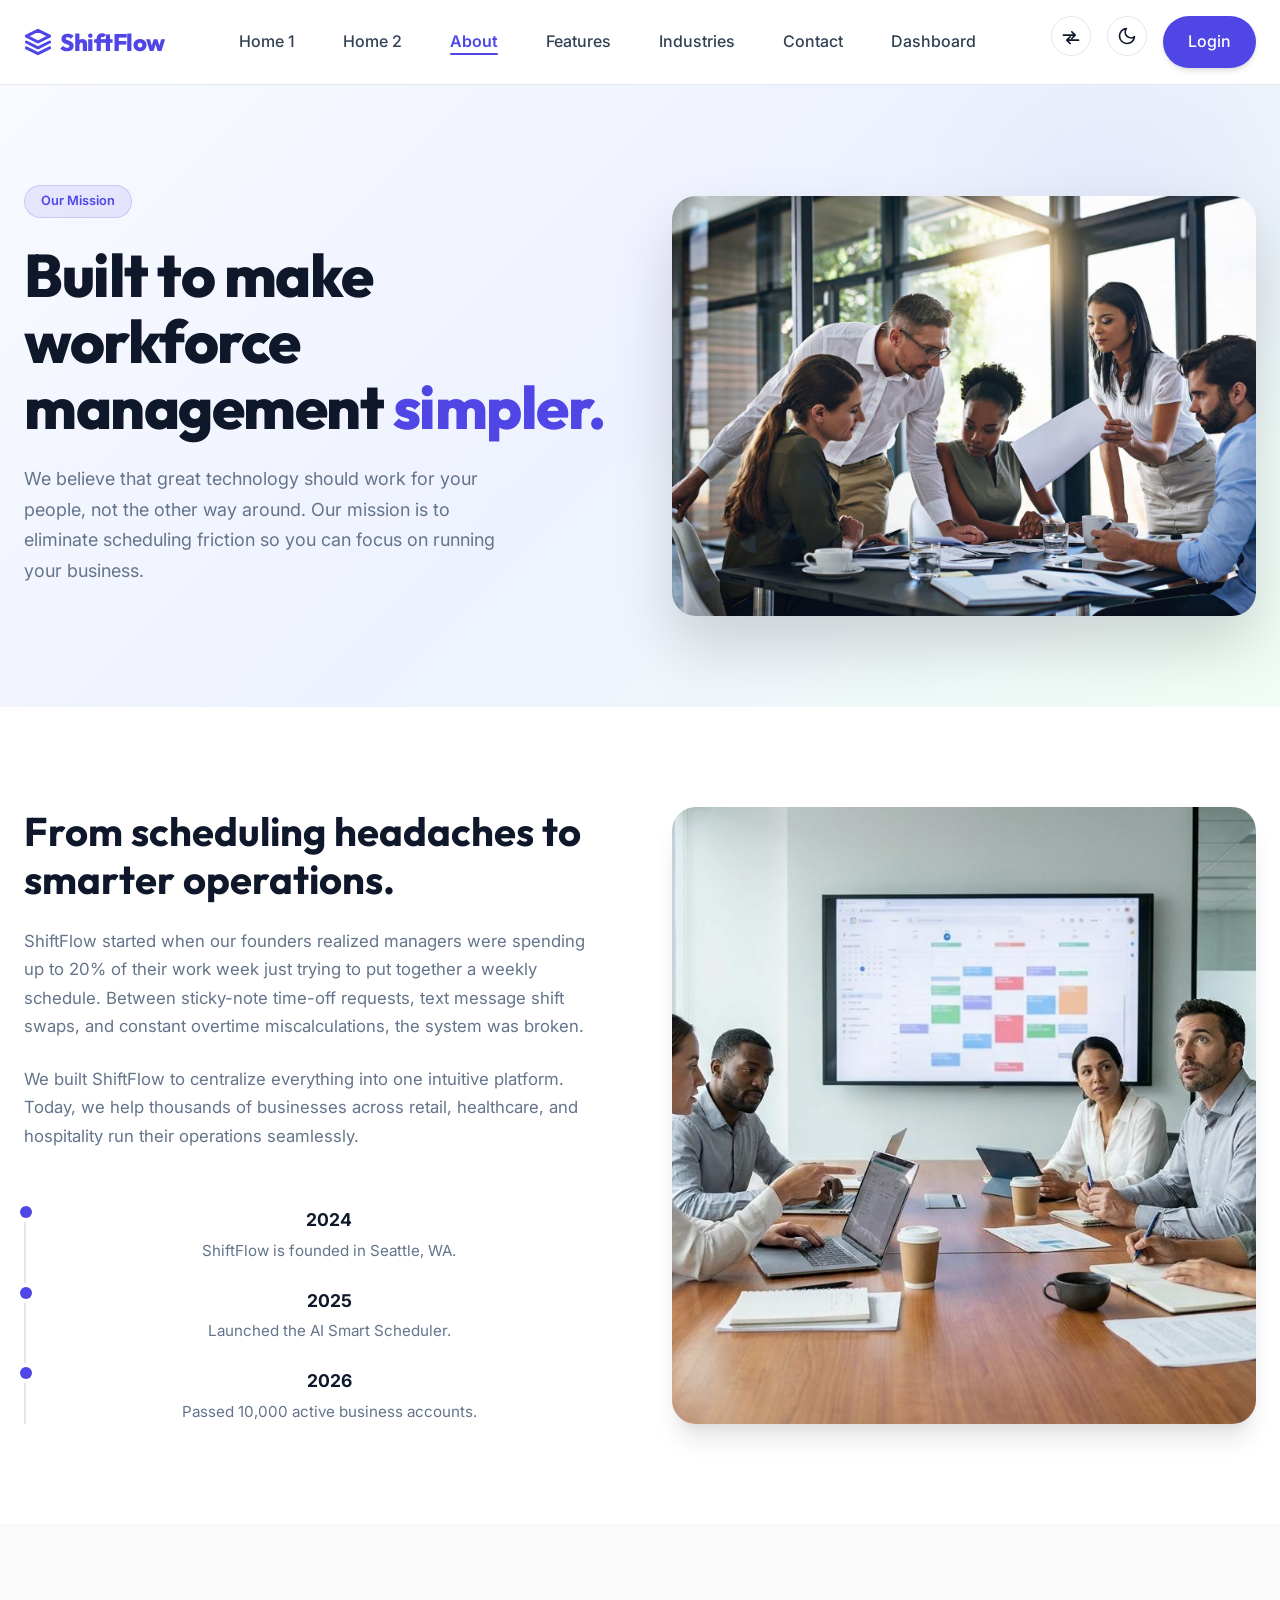
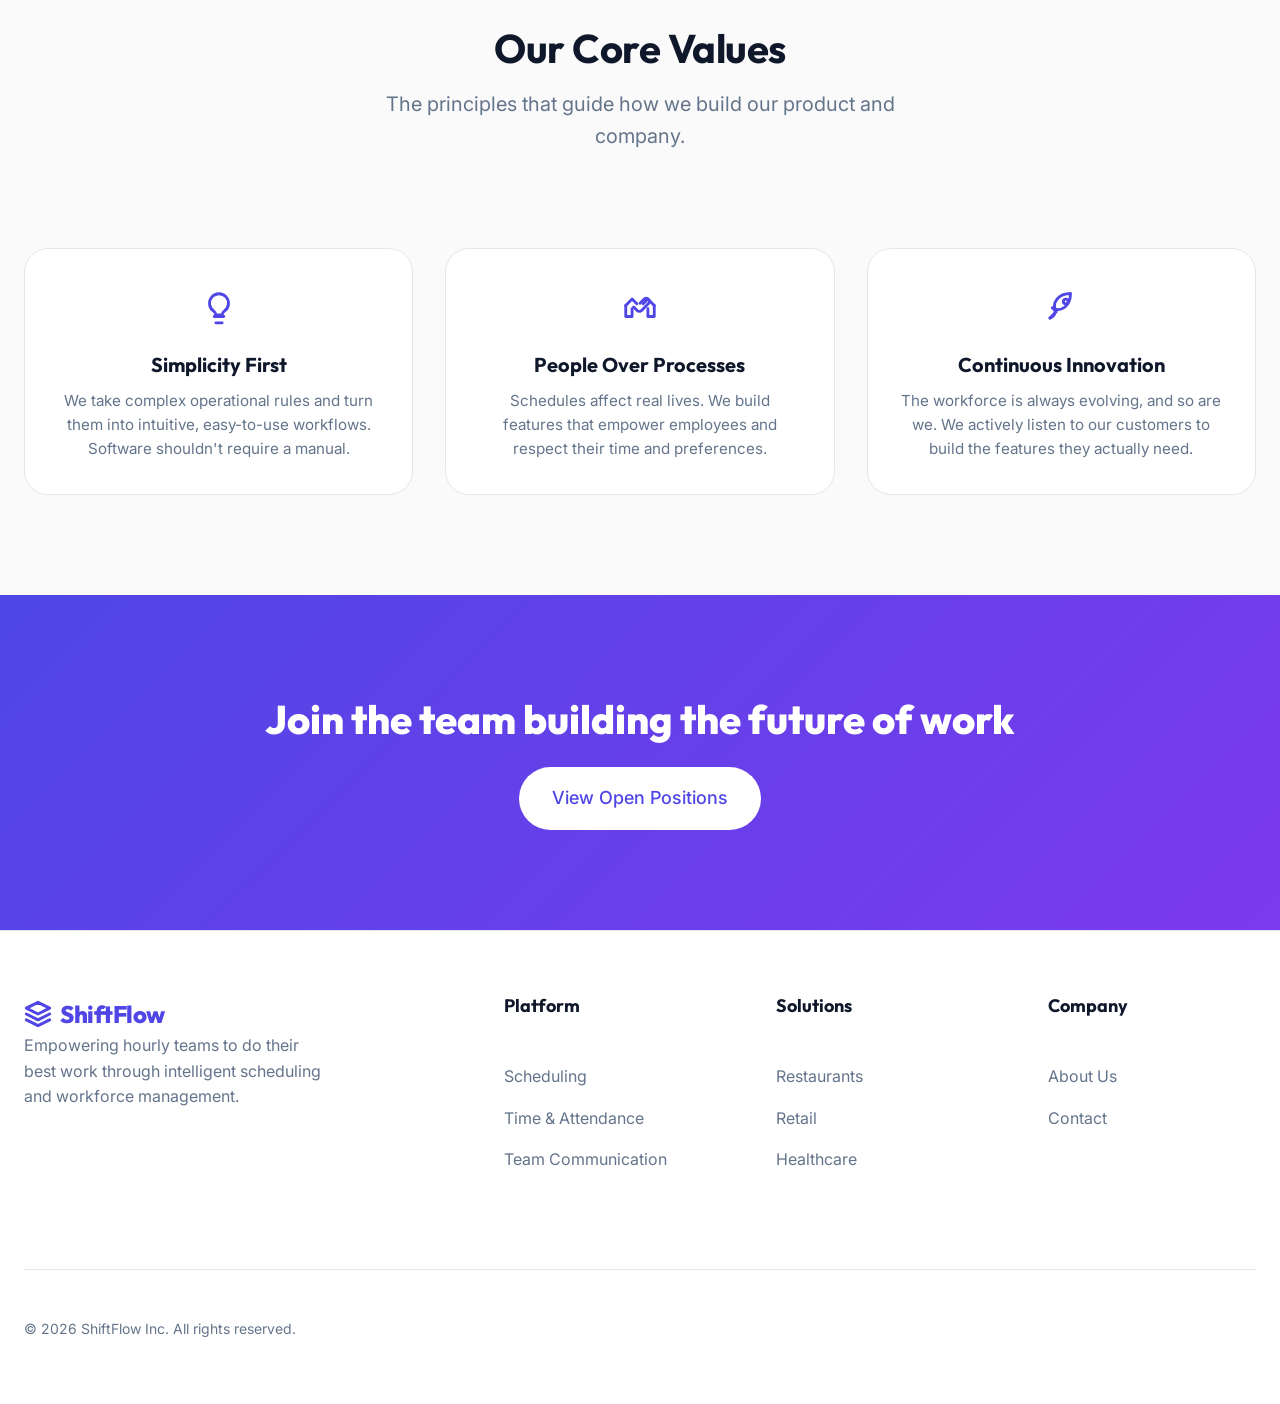
==== about.html @ 4540e2de "commit" ====
<!DOCTYPE html>
<html lang="en">

<head>
  <meta charset="UTF-8">
  <meta name="viewport" content="width=device-width, initial-scale=1.0">
  <title>About Us | ShiftFlow</title>
  <meta name="description"
    content="Learn about ShiftFlow's mission to simplify workforce scheduling and improve operational efficiency for teams everywhere.">
  <link rel="preconnect" href="https://fonts.googleapis.com">
  <link rel="preconnect" href="https://fonts.gstatic.com" crossorigin>
  <link
    href="https://fonts.googleapis.com/css2?family=Outfit:wght@300;400;500;600;700;800&family=Inter:wght@400;500;600&display=swap"
    rel="stylesheet">
  <link rel="stylesheet" href="assets/css/style.css">
  <link rel="stylesheet" href="assets/css/about.css">
  <style>
    /* ========== ABOUT PAGE STYLES ========== */

    /* Hero Section */
    .c-hero {
      padding: 100px 0 80px;
      background: linear-gradient(135deg, #f8faff 0%, #eef2ff 50%, #f0fdf4 100%);
      position: relative;
      overflow: hidden;
    }

    [data-theme="dark"] .c-hero {
      background: linear-gradient(135deg, #0f172a 0%, #1e293b 50%, #0f1f15 100%);
    }

    .c-hero::before {
      content: '';
      position: absolute;
      top: -100px;
      right: -100px;
      width: 500px;
      height: 500px;
      background: radial-gradient(circle, rgba(79, 70, 229, 0.08) 0%, transparent 70%);
      border-radius: 50%;
    }

    .c-hero-inner {
      display: grid;
      grid-template-columns: 1fr 1fr;
      gap: 4rem;
      align-items: center;
    }

    .c-hero-breadcrumb {
      display: flex;
      align-items: center;
      gap: 0.5rem;
      font-size: 0.875rem;
      color: var(--color-text-light);
      margin-bottom: 1.5rem;
    }

    .c-hero-breadcrumb a {
      color: var(--color-primary);
      text-decoration: none;
    }

    .c-hero-breadcrumb a:hover {
      text-decoration: underline;
    }

    .c-hero-badge {
      display: inline-flex;
      align-items: center;
      gap: 0.5rem;
      background: rgba(79, 70, 229, 0.1);
      color: var(--color-primary);
      padding: 0.35rem 1rem;
      border-radius: 999px;
      font-size: 0.8rem;
      font-weight: 600;
      margin-bottom: 1.5rem;
      border: 1px solid rgba(79, 70, 229, 0.2);
    }

    .c-hero h1 {
      font-size: clamp(2.5rem, 5vw, 3.75rem);
      font-weight: 800;
      line-height: 1.1;
      letter-spacing: -1.5px;
      color: var(--color-heading);
      margin-bottom: 1.5rem;
    }

    .c-hero h1 span {
      color: var(--color-primary);
    }

    .c-hero p {
      font-size: 1.125rem;
      color: var(--color-text-light);
      line-height: 1.7;
      max-width: 480px;
      margin-bottom: 2.5rem;
    }

    .c-hero-visual {
      position: relative;
    }

    .c-hero-img-wrap {
      border-radius: var(--radius-lg);
      overflow: hidden;
      box-shadow: 0 30px 60px rgba(0, 0, 0, 0.15);
      position: relative;
    }

    .c-hero-img-wrap img {
      width: 100%;
      height: 420px;
      object-fit: cover;
      display: block;
    }

    /* Our Story */
    .our-story {
      padding: 100px 0;
      background: var(--color-surface);
    }

    .story-container {
      display: grid;
      grid-template-columns: 1fr 1fr;
      gap: 4rem;
      align-items: center;
    }

    .story-content h2 {
      font-size: 2.5rem;
      margin-bottom: 1.5rem;
      color: var(--color-heading);
      line-height: 1.2;
    }

    .story-content p {
      font-size: 1.05rem;
      color: var(--color-text-light);
      line-height: 1.7;
      margin-bottom: 1.5rem;
    }

    .timeline {
      display: flex;
      flex-direction: column;
      gap: 1.5rem;
      margin-top: 2rem;
      border-left: 2px solid var(--color-border);
      padding-left: 1.5rem;
    }

    .timeline-item {
      position: relative;
    }

    .timeline-item::before {
      content: '';
      position: absolute;
      left: -1.5rem;
      top: 0;
      width: 12px;
      height: 12px;
      background: var(--color-primary);
      border-radius: 50%;
      transform: translateX(-50%);
      box-shadow: 0 0 0 4px var(--color-surface);
    }

    .timeline-year {
      font-weight: 700;
      color: var(--color-heading);
      font-size: 1.1rem;
      margin-bottom: 0.25rem;
    }

    .timeline-desc {
      color: var(--color-text-light);
      font-size: 0.95rem;
    }

    .story-visual {
      position: relative;
    }

    .story-visual img {
      width: 100%;
      border-radius: var(--radius-lg);
      box-shadow: var(--shadow-xl);
    }

    .floating-stat {
      position: absolute;
      background: var(--color-bg);
      padding: 1.25rem;
      border-radius: var(--radius-md);
      box-shadow: var(--shadow-lg);
      border: 1px solid var(--color-border);
    }

    .floating-stat.stat-1 {
      top: -20px;
      left: -20px;
    }

    .floating-stat.stat-2 {
      bottom: -20px;
      right: -20px;
    }

    .stat-num {
      display: block;
      font-size: 2rem;
      font-weight: 800;
      color: var(--color-primary);
    }

    .stat-text {
      font-size: 0.85rem;
      color: var(--color-text-light);
      font-weight: 600;
      text-transform: uppercase;
    }

    /* Values */
    .values-section {
      padding: 100px 0;
      background: var(--color-bg);
    }

    .values-grid {
      display: grid;
      grid-template-columns: repeat(auto-fit, minmax(280px, 1fr));
      gap: 2rem;
      margin-top: 3rem;
    }

    .value-card {
      background: var(--color-surface);
      padding: 2rem;
      border-radius: var(--radius-lg);
      border: 1px solid var(--color-border);
    }

    .value-icon {
      font-size: 2.5rem;
      margin-bottom: 1.25rem;
    }

    .value-card h3 {
      font-size: 1.25rem;
      color: var(--color-heading);
      margin-bottom: 0.75rem;
    }

    .value-card p {
      font-size: 0.95rem;
      color: var(--color-text-light);
      line-height: 1.6;
    }

    /* CTA */
    .c-cta {
      padding: 100px 0;
      background: linear-gradient(135deg, var(--color-primary) 0%, #7C3AED 100%);
      text-align: center;
      color: white;
    }

    .c-cta h2 {
      font-size: 2.5rem;
      margin-bottom: 1.5rem;
      color: white;
      font-weight: 800;
    }

    .c-cta .btn {
      background: white;
      color: var(--color-primary);
    }

    /* Responsive */
    @media (max-width: 1024px) {

      .c-hero-inner,
      .story-container {
        grid-template-columns: 1fr;
        gap: 3rem;
      }

      .floating-stat {
        position: static;
        margin-top: 1rem;
        display: inline-block;
      }
    }

    /* ========== CORRECTIONS ========== */

    /* Story image: fill the complete height of the content column, no floating overlays */
    .story-container {
      align-items: stretch;
    }

    .story-content {
      display: flex;
      flex-direction: column;
      justify-content: center;
    }

    .story-visual {
      height: 100%;
      min-height: 100%;
      display: flex;
    }

    .story-visual img {
      width: 100%;
      height: 100%;
      min-height: 100%;
      object-fit: cover;
      border-radius: var(--radius-lg);
      display: block;
    }

    /* Professional Core Value icons */
    .value-card {
      text-align: center;
      display: flex;
      flex-direction: column;
      align-items: center;
    }

    .value-icon {
      width: 52px;
      height: 52px;
      margin: 0 auto 1.25rem;
      display: flex;
      align-items: center;
      justify-content: center;
      color: var(--color-primary);
    }

    .value-icon svg {
      width: 38px;
      height: 38px;
      display: block;
    }

    /* Tablet: 2 cards per row, third card centered without changing width */
    @media (min-width: 768px) and (max-width: 1024px) {
      .values-grid {
        grid-template-columns: repeat(2, minmax(280px, 1fr));
        justify-content: center;
      }

      .value-card:nth-child(3) {
        grid-column: 1 / -1;
        width: calc((100% - 2rem) / 2);
        justify-self: center;
      }
    }

    /* 1024px and below: hero content centered */
    @media (max-width: 1024px) {
      .c-hero-inner {
        grid-template-columns: 1fr;
        text-align: center;
        justify-items: center;
      }

      .c-hero-inner>div:first-child {
        display: flex;
        flex-direction: column;
        align-items: center;
      }

      .c-hero p {
        max-width: 680px;
      }

      .c-hero-visual {
        width: 100%;
        max-width: 760px;
      }

      .story-container {
        align-items: stretch;
      }

      .story-visual {
        min-height: 420px;
      }

      .floating-stat {
        display: none !important;
      }
    }

    /* Mobile: one full-width card per row */
    @media (max-width: 767px) {
      .values-grid {
        grid-template-columns: 1fr;
      }

      .value-card,
      .value-card:nth-child(3) {
        width: 100%;
        grid-column: auto;
      }

      .story-visual {
        min-height: 320px;
      }

      .story-visual img {
        min-height: 320px;
      }
    }
  </style>
</head>

<body>

  <!-- Navigation -->
  <nav class="navbar">
    <div class="container nav-container">
      <a href="index.html" class="brand">
        <svg class="brand-icon" viewBox="0 0 24 24" fill="none" stroke="currentColor" stroke-width="2.5"
          stroke-linecap="round" stroke-linejoin="round">
          <path d="M12 2L2 7l10 5 10-5-10-5zM2 17l10 5 10-5M2 12l10 5 10-5" />
        </svg>
        ShiftFlow
      </a>
      <button class="mobile-menu-btn" aria-label="Toggle menu">
        <svg viewBox="0 0 24 24" fill="none" stroke="currentColor" stroke-width="2" stroke-linecap="round"
          stroke-linejoin="round">
          <line x1="3" y1="12" x2="21" y2="12" />
          <line x1="3" y1="6" x2="21" y2="6" />
          <line x1="3" y1="18" x2="21" y2="18" />
        </svg>
      </button>
      <ul class="nav-links">
        <li><a href="index.html" class="nav-link">Home 1</a></li>
        <li><a href="home-2.html" class="nav-link">Home 2</a></li>
        <li><a href="about.html" class="nav-link active">About</a></li>
        <li><a href="features.html" class="nav-link">Features</a></li>
        <li><a href="industries.html" class="nav-link">Industries</a></li>
        <li><a href="contact.html" class="nav-link">Contact</a></li>
        <li><a href="dashboard.html" class="nav-link">Dashboard</a></li>
      </ul>
      <div class="nav-actions">
        <button class="btn-icon rtl-toggle" aria-label="Toggle RTL" title="Toggle RTL">
          <svg viewBox="0 0 24 24" fill="none" stroke="currentColor" stroke-width="2" stroke-linecap="round"
            stroke-linejoin="round">
            <path d="M17 11H3M17 11L13 7M17 11L13 15M7 17H21M7 17L11 13M7 17L11 21" />
          </svg>
        </button>
        <button class="btn-icon theme-toggle" aria-label="Toggle Theme" title="Toggle Theme">
          <svg class="moon-icon" viewBox="0 0 24 24" fill="none" stroke="currentColor" stroke-width="2"
            stroke-linecap="round" stroke-linejoin="round">
            <path d="M21 12.79A9 9 0 1 1 11.21 3 7 7 0 0 0 21 12.79z" />
          </svg>
          <svg class="sun-icon" viewBox="0 0 24 24" fill="none" stroke="currentColor" stroke-width="2"
            stroke-linecap="round" stroke-linejoin="round" style="display:none;">
            <circle cx="12" cy="12" r="5" />
            <path
              d="M12 1v2M12 21v2M4.22 4.22l1.42 1.42M18.36 18.36l1.42 1.42M1 12h2M21 12h2M4.22 19.78l1.42-1.42M18.36 5.64l1.42-1.42" />
          </svg>
        </button>
        <a href="login.html" class="btn btn-primary">Login</a>
      </div>
    </div>
  </nav>

  <!-- 1. Hero Section -->
  <section class="c-hero">
    <div class="container">
      <div class="c-hero-inner">
        <div>

          <span class="c-hero-badge">Our Mission</span>
          <h1>Built to make workforce management <span>simpler.</span></h1>
          <p>We believe that great technology should work for your people, not the other way around. Our mission is to
            eliminate scheduling friction so you can focus on running your business.</p>

        </div>
        <div class="c-hero-visual">
          <div class="c-hero-img-wrap">
            <img src="assets/images/abt-hero.jpg" alt="Team collaboration">
          </div>
        </div>
      </div>
    </div>
  </section>

  <!-- 2. Our Story -->
  <section class="our-story" id="story">
    <div class="container story-container">
      <div class="story-content">
        <h2>From scheduling headaches to smarter operations.</h2>
        <p>ShiftFlow started when our founders realized managers were spending up to 20% of their work week just trying
          to put together a weekly schedule. Between sticky-note time-off requests, text message shift swaps, and
          constant overtime miscalculations, the system was broken.</p>
        <p>We built ShiftFlow to centralize everything into one intuitive platform. Today, we help thousands of
          businesses across retail, healthcare, and hospitality run their operations seamlessly.</p>

        <div class="timeline">
          <div class="timeline-item">
            <div class="timeline-year">2024</div>
            <div class="timeline-desc">ShiftFlow is founded in Seattle, WA.</div>
          </div>
          <div class="timeline-item">
            <div class="timeline-year">2025</div>
            <div class="timeline-desc">Launched the AI Smart Scheduler.</div>
          </div>
          <div class="timeline-item">
            <div class="timeline-year">2026</div>
            <div class="timeline-desc">Passed 10,000 active business accounts.</div>
          </div>
        </div>
      </div>
      <div class="story-visual">
        <img src="assets/images/story.jpg" alt="Our team working">
      </div>
    </div>
  </section>

  <!-- 3. Values -->
  <section class="values-section">
    <div class="container">
      <div class="section-header center">
        <h2 class="section-title">Our Core Values</h2>
        <p class="section-subtitle">The principles that guide how we build our product and company.</p>
      </div>
      <div class="values-grid">
        <div class="value-card">
          <div class="value-icon" aria-hidden="true">
            <svg viewBox="0 0 24 24" fill="none" stroke="currentColor" stroke-width="1.8" stroke-linecap="round"
              stroke-linejoin="round">
              <path d="M9 18h6"></path>
              <path d="M10 22h4"></path>
              <path d="M8.5 14.5A6 6 0 1 1 15.5 14.5c-.9.7-1.5 1.6-1.5 2.5h-4c0-.9-.6-1.8-1.5-2.5Z"></path>
            </svg>
          </div>
          <h3>Simplicity First</h3>
          <p>We take complex operational rules and turn them into intuitive, easy-to-use workflows. Software shouldn't
            require a manual.</p>
        </div>
        <div class="value-card">
          <div class="value-icon" aria-hidden="true">
            <svg viewBox="0 0 24 24" fill="none" stroke="currentColor" stroke-width="1.8" stroke-linecap="round"
              stroke-linejoin="round">
              <path d="M8 12l2.2 2.2a2 2 0 0 0 2.8 0l4.5-4.5a2 2 0 0 0-2.8-2.8L12 9.6"></path>
              <path d="M3 11l4-4 3 3"></path>
              <path d="M21 11l-4-4-3 3"></path>
              <path d="M3 11v7h4v-5"></path>
              <path d="M21 11v7h-4v-5"></path>
            </svg>
          </div>
          <h3>People Over Processes</h3>
          <p>Schedules affect real lives. We build features that empower employees and respect their time and
            preferences.</p>
        </div>
        <div class="value-card">
          <div class="value-icon" aria-hidden="true">
            <svg viewBox="0 0 24 24" fill="none" stroke="currentColor" stroke-width="1.8" stroke-linecap="round"
              stroke-linejoin="round">
              <path d="M5 19c2.5-1 3.5-3 3.5-5.5"></path>
              <path d="M9 15c-1.5-2.5-1.5-5.5.5-8 2.5-3 6.5-3.5 8.5-3.5 0 2-.5 6-3.5 8.5-2.5 2-5.5 2-8 .5Z"></path>
              <path d="M8 16l-3 3"></path>
              <circle cx="15" cy="8.5" r="1.5"></circle>
            </svg>
          </div>
          <h3>Continuous Innovation</h3>
          <p>The workforce is always evolving, and so are we. We actively listen to our customers to build the features
            they actually need.</p>
        </div>
      </div>
    </div>
  </section>

  <!-- 4. CTA -->
  <section class="c-cta">
    <div class="container">
      <h2>Join the team building the future of work</h2>
      <a href="contact.html" class="btn btn-large">View Open Positions</a>
    </div>
  </section>

  <!-- Footer -->
  <footer class="footer">
    <div class="container">
      <div class="footer-grid">
        <div class="footer-col brand-col">
          <a href="index.html" class="brand">
            <svg class="brand-icon" viewBox="0 0 24 24" fill="none" stroke="currentColor" stroke-width="2.5"
              stroke-linecap="round" stroke-linejoin="round">
              <path d="M12 2L2 7l10 5 10-5-10-5zM2 17l10 5 10-5M2 12l10 5 10-5" />
            </svg>
            ShiftFlow
          </a>
          <p class="footer-desc">Empowering hourly teams to do their best work through intelligent scheduling and
            workforce management.</p>
        </div>
        <div class="footer-col">
          <h4>Platform</h4>
          <ul>
            <li><a href="features.html">Scheduling</a></li>
            <li><a href="#">Time &amp; Attendance</a></li>
            <li><a href="#">Team Communication</a></li>
          </ul>
        </div>
        <div class="footer-col">
          <h4>Solutions</h4>
          <ul>
            <li><a href="industries.html">Restaurants</a></li>
            <li><a href="#">Retail</a></li>
            <li><a href="#">Healthcare</a></li>
          </ul>
        </div>
        <div class="footer-col">
          <h4>Company</h4>
          <ul>
            <li><a href="about.html">About Us</a></li>
            <li><a href="contact.html">Contact</a></li>
          </ul>
        </div>
      </div>
      <div class="footer-bottom">
        <p>&copy; 2026 ShiftFlow Inc. All rights reserved.</p>
      </div>
    </div>
  </footer>

  <script src="assets/js/main.js"></script>
</body>

</html>
---- assets/css/style.css ----
/* ==========================================================================
   Design System & Tokens
   ========================================================================== */
:root {
  /* Colors */
  --color-primary: #4F46E5;
  --color-primary-hover: #4338CA;
  --color-secondary: #0F172A;
  --color-accent: #38BDF8;

  --color-bg: #FAFAFA;
  --color-surface: #FFFFFF;
  --color-text: #334155;
  --color-text-light: #64748B;
  --color-heading: #0F172A;

  --color-border: #E2E8F0;

  /* Utilities */
  --color-success: #10B981;
  --color-warning: #F59E0B;
  --color-error: #EF4444;

  /* Typography */
  --font-primary: 'Outfit', sans-serif;
  --font-secondary: 'Inter', sans-serif;

  /* Spacing */
  --space-1: 0.25rem;
  --space-2: 0.5rem;
  --space-3: 1rem;
  --space-4: 1.5rem;
  --space-5: 2rem;
  --space-6: 3rem;
  --space-8: 4rem;
  --space-12: 6rem;
  --space-16: 8rem;

  /* Border Radius */
  --radius-sm: 0.375rem;
  --radius-md: 0.75rem;
  --radius-lg: 1.5rem;
  --radius-full: 9999px;

  /* Shadows */
  --shadow-sm: 0 1px 2px 0 rgba(0, 0, 0, 0.05);
  --shadow-md: 0 4px 6px -1px rgba(0, 0, 0, 0.1), 0 2px 4px -1px rgba(0, 0, 0, 0.06);
  --shadow-lg: 0 10px 15px -3px rgba(0, 0, 0, 0.1), 0 4px 6px -2px rgba(0, 0, 0, 0.05);
  --shadow-xl: 0 20px 25px -5px rgba(0, 0, 0, 0.1), 0 10px 10px -5px rgba(0, 0, 0, 0.04);
  --shadow-glow: 0 0 40px rgba(79, 70, 229, 0.3);

  /* Transitions */
  --transition-fast: 0.15s ease-in-out;
  --transition-normal: 0.3s ease-in-out;
}

/* Dark Theme Overrides */
[data-theme="dark"] {
  --color-bg: #0F172A;
  --color-surface: #1E293B;
  --color-heading: #F8FAFC;
  --color-text: #CBD5E1;
  --color-text-light: #94A3B8;
  --color-border: #334155;
  --shadow-sm: 0 1px 2px 0 rgba(0, 0, 0, 0.5);
  --shadow-md: 0 4px 6px -1px rgba(0, 0, 0, 0.5);
  --shadow-lg: 0 10px 15px -3px rgba(0, 0, 0, 0.5);
}

/* RTL Support */
[dir="rtl"] {
  text-align: right;
  direction: rtl;
}
[dir="rtl"] .nav-container, 
[dir="rtl"] .footer-grid {
  flex-direction: row-reverse;
}
[dir="rtl"] .nav-links {
  margin-right: auto;
  margin-left: 0;
}
[dir="rtl"] .nav-actions {
  margin-right: 0;
  margin-left: 0;
}
[dir="rtl"] .hero-container,
[dir="rtl"] .hero-container-h2 {
  flex-direction: row-reverse;
}

/* ==========================================================================
   Base Styles
   ========================================================================== */
* {
  margin: 0;
  padding: 0;
  box-sizing: border-box;
}

html {
  scroll-behavior: smooth;
}

body {
  font-family: var(--font-secondary);
  background-color: var(--color-bg);
  color: var(--color-text);
  line-height: 1.6;
  -webkit-font-smoothing: antialiased;
}

img {
  max-width: 100%;
  height: auto;
  object-fit: cover;
  display: block;
}

h1,
h2,
h3,
h4,
h5,
h6 {
  font-family: var(--font-primary);
  color: var(--color-heading);
  line-height: 1.2;
}

a {
  text-decoration: none;
  color: inherit;
  transition: color var(--transition-fast);
}

ul {
  list-style: none;
}

img {
  max-width: 100%;
  height: auto;
  display: block;
}

/* ==========================================================================
   Layout
   ========================================================================== */
.container {
  width: 100%;
  max-width: 1280px;
  margin: 0 auto;
  padding: 0 var(--space-4);
}

section {
  padding: var(--space-16) 0;
}

.center {
  text-align: center;
}

/* ==========================================================================
   Components
   ========================================================================== */

/* Buttons */
.btn {
  display: inline-flex;
  align-items: center;
  justify-content: center;
  padding: 0.75rem 1.5rem;
  font-family: var(--font-secondary);
  font-weight: 500;
  border-radius: var(--radius-full);
  cursor: pointer;
  transition: all var(--transition-fast);
  border: 1.5px solid transparent;
}

.btn-large {
  padding: 1rem 2rem;
  font-size: 1.125rem;
}

.btn-primary {
  background-color: var(--color-primary);
  color: white;
  box-shadow: var(--shadow-md);
}

.btn-primary:hover {
  background-color: var(--color-primary-hover);
  transform: translateY(-2px);
  box-shadow: var(--shadow-lg);
}

.btn-secondary {
  background-color: white;
  color: var(--color-heading);
  border-color: var(--color-border);
  box-shadow: var(--shadow-sm);
}

.btn-secondary:hover {
  border-color: var(--color-text-light);
  transform: translateY(-2px);
}

.btn-outline {
  background-color: transparent;
  color: var(--color-heading);
  border-color: var(--color-border);
}

.btn-outline:hover {
  border-color: var(--color-heading);
}

.btn-outline-light {
  background-color: transparent;
  color: white;
  border-color: rgba(255, 255, 255, 0.3);
}

.btn-outline-light:hover {
  border-color: white;
  background-color: rgba(255, 255, 255, 0.1);
}

/* ==========================================================================
   Navigation
   ========================================================================== */
.navbar {
  position: sticky;
  top: 0;
  z-index: 100;
  background-color: rgba(255, 255, 255, 0.8);
  backdrop-filter: blur(12px);
  border-bottom: 1px solid var(--color-border);
  padding: var(--space-3) 0;
}

.nav-container {
  display: flex;
  align-items: center;
  justify-content: space-between;
}

.brand {
  font-family: var(--font-primary);
  font-size: 1.5rem;
  font-weight: 800;
  color: var(--color-primary);
  letter-spacing: -0.5px;
}

.nav-links {
  display: flex;
  gap: var(--space-6);
}

.nav-links a {
  font-weight: 500;
  color: var(--color-text);
}

.nav-links a:hover {
  color: var(--color-primary);
}

.nav-actions {
  display: flex;
  gap: var(--space-3);
}

/* ==========================================================================
   1. Hero Section
   ========================================================================== */
.hero {
  padding: var(--space-16) 0 var(--space-12);
  background: radial-gradient(circle at 10% 20%, rgba(79, 70, 229, 0.05) 0%, transparent 50%),
    radial-gradient(circle at 90% 80%, rgba(56, 189, 248, 0.05) 0%, transparent 50%);
  overflow: hidden;
}

.hero-container {
  display: grid;
  grid-template-columns: 1fr 1fr;
  gap: var(--space-12);
  align-items: center;
}

.hero-content {
  max-width: 600px;
}

.hero-title {
  font-size: 4rem;
  font-weight: 800;
  line-height: 1.1;
  letter-spacing: -1.5px;
  margin-bottom: var(--space-4);
}

.hero-title span {
  display: block;
  background: linear-gradient(135deg, var(--color-primary), var(--color-accent));
  -webkit-text-fill-color: transparent;
}

.hero-subtitle {
  font-size: 1.25rem;
  color: var(--color-text-light);
  margin-bottom: var(--space-8);
}

.hero-actions {
  display: flex;
  gap: var(--space-4);
  margin-bottom: var(--space-8);
}

.hero-trust p {
  font-size: 0.875rem;
  color: var(--color-text-light);
  font-weight: 500;
  margin-bottom: var(--space-3);
  text-transform: uppercase;
  letter-spacing: 1px;
}

.trust-logos {
  display: flex;
  gap: var(--space-4);
}

.trust-logo {
  width: 100px;
  height: 30px;
  background-color: var(--color-border);
  border-radius: var(--radius-sm);
  opacity: 0.5;
}

.hero-visual {
  position: relative;
  perspective: 1000px;
}

.dashboard-mockup {
  background-color: var(--color-surface);
  border-radius: var(--radius-lg);
  box-shadow: var(--shadow-xl);
  border: 1px solid var(--color-border);
  overflow: hidden;
  transform: rotateY(-10deg) rotateX(5deg) translateZ(0);
  transition: transform var(--transition-normal);
}

.dashboard-mockup:hover {
  transform: rotateY(0) rotateX(0) translateZ(0);
}

.mockup-header {
  background-color: #F8FAFC;
  padding: 1rem;
  border-bottom: 1px solid var(--color-border);
  display: flex;
  gap: 8px;
}

.dot {
  width: 12px;
  height: 12px;
  border-radius: 50%;
}

.dot.red {
  background-color: #FF5F56;
}

.dot.yellow {
  background-color: #FFBD2E;
}

.dot.green {
  background-color: #27C93F;
}

.mockup-body {
  padding: 1.5rem;
}

.calendar-grid {
  display: grid;
  grid-template-columns: repeat(5, 1fr);
  gap: 0.5rem;
}

.cal-item {
  padding: 0.5rem;
  border-radius: var(--radius-sm);
  font-size: 0.75rem;
}

.cal-item.header {
  font-weight: 600;
  text-align: center;
  color: var(--color-text-light);
  margin-bottom: 0.5rem;
}

.cal-item.shift {
  padding: 0.75rem;
  color: white;
  font-weight: 500;
}

.shift.blue {
  background-color: rgba(79, 70, 229, 0.9);
}

.shift.green {
  background-color: rgba(16, 185, 129, 0.9);
}

.shift.purple {
  background-color: rgba(139, 92, 246, 0.9);
}

.shift.orange {
  background-color: rgba(245, 158, 11, 0.9);
}

.floating-card {
  position: absolute;
  background: rgba(255, 255, 255, 0.9);
  backdrop-filter: blur(8px);
  padding: 1rem;
  border-radius: var(--radius-md);
  box-shadow: var(--shadow-lg);
  display: flex;
  align-items: center;
  gap: 1rem;
  border: 1px solid var(--color-border);
  animation: float 6s ease-in-out infinite;
}

.card-labor {
  bottom: -20px;
  left: -40px;
  animation-delay: 0s;
}

.card-swap {
  top: 40px;
  right: -40px;
  animation-delay: 3s;
}

.floating-card .icon {
  font-size: 1.5rem;
  background: var(--color-bg);
  width: 40px;
  height: 40px;
  display: flex;
  align-items: center;
  justify-content: center;
  border-radius: var(--radius-sm);
}

.floating-card .details {
  display: flex;
  flex-direction: column;
}

.floating-card .label {
  font-size: 0.75rem;
  color: var(--color-text-light);
  font-weight: 600;
}

.floating-card .value {
  font-weight: 700;
  color: var(--color-heading);
}

@keyframes float {
  0% {
    transform: translateY(0px);
  }

  50% {
    transform: translateY(-15px);
  }

  100% {
    transform: translateY(0px);
  }
}

/* ==========================================================================
   2. Features Section
   ========================================================================== */
.features {
  background-color: white;
}

.section-header {
  margin-bottom: var(--space-12);
  max-width: 600px;
}

.section-header.center {
  margin-left: auto;
  margin-right: auto;
}

.section-title {
  font-size: 2.5rem;
  font-weight: 700;
  margin-bottom: var(--space-3);
  letter-spacing: -0.5px;
}

.section-subtitle {
  font-size: 1.25rem;
  color: var(--color-text-light);
}

.features-grid {
  display: grid;
  grid-template-columns: repeat(3, 1fr);
  gap: var(--space-8);
}

.feature-card {
  background-color: var(--color-bg);
  padding: var(--space-8);
  border-radius: var(--radius-lg);
  border: 1px solid var(--color-border);
  transition: all var(--transition-normal);
}

.feature-card:hover {
  transform: translateY(-5px);
  box-shadow: var(--shadow-lg);
  border-color: var(--color-primary);
}

.feature-icon {
  width: 60px;
  height: 60px;
  display: flex;
  align-items: center;
  justify-content: center;
  font-size: 2rem;
  border-radius: var(--radius-md);
  margin-bottom: var(--space-6);
}

.icon-blue {
  background-color: rgba(79, 70, 229, 0.1);
  color: var(--color-primary);
}

.icon-purple {
  background-color: rgba(139, 92, 246, 0.1);
  color: #8B5CF6;
}

.icon-green {
  background-color: rgba(16, 185, 129, 0.1);
  color: var(--color-success);
}

.feature-title {
  font-size: 1.5rem;
  margin-bottom: var(--space-3);
}

.feature-desc {
  color: var(--color-text-light);
}

/* ==========================================================================
   3. Platform Showcase
   ========================================================================== */
.platform-container {
  display: grid;
  grid-template-columns: 1fr 1fr;
  gap: var(--space-12);
  align-items: center;
}

.platform-visual {
  position: relative;
  border-radius: var(--radius-lg);
}

.glow-backdrop {
  position: absolute;
  top: 50%;
  left: 50%;
  transform: translate(-50%, -50%);
  width: 80%;
  height: 80%;
  background: var(--color-primary);
  filter: blur(100px);
  opacity: 0.2;
  z-index: 0;
}

.platform-img {
  position: relative;
  z-index: 1;
  border-radius: var(--radius-lg);
  box-shadow: var(--shadow-xl);
}

.platform-list {
  margin-top: var(--space-6);
  display: flex;
  flex-direction: column;
  gap: var(--space-6);
}

.platform-list li {
  display: flex;
  gap: var(--space-4);
  align-items: flex-start;
}

.list-icon {
  font-size: 1.5rem;
  background: white;
  width: 48px;
  height: 48px;
  display: flex;
  align-items: center;
  justify-content: center;
  border-radius: 50%;
  box-shadow: var(--shadow-sm);
  flex-shrink: 0;
}

.list-text h4 {
  font-size: 1.25rem;
  margin-bottom: 0.25rem;
}

.list-text p {
  color: var(--color-text-light);
}

.mt-4 {
  margin-top: var(--space-6);
}

/* ==========================================================================
   4. Industries Section
   ========================================================================== */
.industries {
  background-color: white;
}

.industries-grid {
  display: grid;
  grid-template-columns: repeat(3, 1fr);
  gap: var(--space-6);
}

.industry-card {
  position: relative;
  height: 400px;
  border-radius: var(--radius-lg);
  background-size: cover;
  background-position: center;
  display: flex;
  flex-direction: column;
  justify-content: flex-end;
  padding: var(--space-6);
  color: white;
  overflow: hidden;
  transition: transform var(--transition-normal);
}

.industry-card:hover {
  transform: translateY(-5px);
}

.industry-card::before {
  content: '';
  position: absolute;
  bottom: 0;
  left: 0;
  right: 0;
  height: 50%;
  background: linear-gradient(to top, rgba(0, 0, 0, 0.8), transparent);
  z-index: 1;
}

.industry-content {
  position: relative;
  z-index: 2;
}

.industry-title {
  color: white;
  font-size: 1.75rem;
  margin-bottom: var(--space-2);
}

.industry-desc {
  color: rgba(255, 255, 255, 0.8);
  margin-bottom: var(--space-4);
}

.industry-link {
  font-weight: 600;
  color: white;
  display: inline-flex;
  align-items: center;
  transition: transform var(--transition-fast);
}

.industry-card:hover .industry-link {
  transform: translateX(5px);
}

/* ==========================================================================
   5. Testimonial Section
   ========================================================================== */
.testimonial {
  background-color: var(--color-secondary);
  color: white;
  padding: var(--space-16) 0;
}

.testimonial-container {
  display: grid;
  grid-template-columns: 3fr 2fr;
  gap: var(--space-12);
  align-items: center;
}

.stars {
  color: var(--color-warning);
  font-size: 1.5rem;
  margin-bottom: var(--space-4);
  letter-spacing: 2px;
}

.quote {
  font-family: var(--font-primary);
  font-size: 2rem;
  font-weight: 500;
  line-height: 1.4;
  margin-bottom: var(--space-8);
  color: white;
}

.customer-profile {
  display: flex;
  align-items: center;
  gap: var(--space-4);
}

.profile-img {
  width: 64px;
  height: 64px;
  border-radius: 50%;
  object-fit: cover;
  border: 2px solid rgba(255, 255, 255, 0.2);
}

.profile-name {
  font-weight: 600;
  font-size: 1.125rem;
}

.profile-role {
  color: rgba(255, 255, 255, 0.6);
  font-size: 0.875rem;
}

.testimonial-metrics {
  display: flex;
  flex-direction: column;
  gap: var(--space-6);
  background: rgba(255, 255, 255, 0.05);
  padding: var(--space-8);
  border-radius: var(--radius-lg);
  border: 1px solid rgba(255, 255, 255, 0.1);
}

.metric-value {
  font-family: var(--font-primary);
  font-size: 3.5rem;
  font-weight: 700;
  color: var(--color-accent);
  line-height: 1;
  margin-bottom: 0.25rem;
}

.metric-label {
  font-size: 1.125rem;
  color: rgba(255, 255, 255, 0.7);
}

/* ==========================================================================
   6. Final CTA & Footer
   ========================================================================== */
.final-cta {
  background-color: var(--color-bg);
  padding: var(--space-16) 0 0 0;
}

.cta-box {
  background: linear-gradient(135deg, var(--color-primary), var(--color-primary-hover));
  border-radius: var(--radius-lg);
  padding: var(--space-16) var(--space-8);
  text-align: center;
  color: white;
  box-shadow: var(--shadow-xl);
  position: relative;
  overflow: hidden;
  margin-bottom: -6rem;
  /* pull footer up */
  z-index: 10;
}

.cta-box::before {
  content: '';
  position: absolute;
  top: 0;
  right: 0;
  bottom: 0;
  left: 0;
  background: radial-gradient(circle at top right, rgba(255, 255, 255, 0.1), transparent);
}

.cta-title {
  color: white;
  font-size: 3rem;
  margin-bottom: var(--space-4);
  position: relative;
  z-index: 1;
}

.cta-subtitle {
  font-size: 1.25rem;
  color: rgba(255, 255, 255, 0.8);
  margin-bottom: var(--space-8);
  position: relative;
  z-index: 1;
}

.cta-actions {
  display: flex;
  justify-content: center;
  gap: var(--space-4);
  position: relative;
  z-index: 1;
}

.cta-actions .btn-primary {
  background-color: white;
  color: var(--color-primary);
}

.cta-actions .btn-primary:hover {
  background-color: #f1f5f9;
}

/* Footer */
.footer {
  background-color: #020617;
  color: white;
  padding: 10rem 0 var(--space-8);
}

.footer-grid {
  display: grid;
  grid-template-columns: 2fr 1fr 1fr 1fr;
  gap: var(--space-8);
  margin-bottom: var(--space-12);
}

.footer-brand {
  font-family: var(--font-primary);
  font-size: 1.75rem;
  font-weight: 800;
  color: white;
  margin-bottom: var(--space-4);
  display: inline-block;
}

.footer-desc {
  color: rgba(255, 255, 255, 0.6);
  max-width: 300px;
}

.footer-col h4 {
  color: white;
  font-size: 1.125rem;
  margin-bottom: var(--space-6);
}

.footer-col ul {
  display: flex;
  flex-direction: column;
  gap: var(--space-3);
}

.footer-col ul a {
  color: rgba(255, 255, 255, 0.6);
}

.footer-col ul a:hover {
  color: white;
}

.footer-bottom {
  border-top: 1px solid rgba(255, 255, 255, 0.1);
  padding-top: var(--space-6);
  display: flex;
  justify-content: space-between;
  align-items: center;
  color: rgba(255, 255, 255, 0.6);
  font-size: 0.875rem;
}

.footer-legal {
  display: flex;
  gap: var(--space-4);
}

.footer-legal a:hover {
  color: white;
}

/* ==========================================================================
   Responsive Design
   ========================================================================== */
@media (max-width: 992px) {

  .hero-container,
  .platform-container,
  .testimonial-container {
    grid-template-columns: 1fr;
    text-align: center;
  }

  .hero-actions,
  .trust-logos {
    justify-content: center;
  }

  .floating-card {
    display: none;
    /* Simplify on smaller screens */
  }

  .features-grid,
  .industries-grid {
    grid-template-columns: repeat(2, 1fr);
  }

  .features-grid > *:nth-child(3):last-child,
  .industries-grid > *:nth-child(3):last-child {
    grid-column: 1 / -1;
  }

  .footer-grid {
    grid-template-columns: 1fr 1fr;
  }
}

@media (max-width: 768px) {
  .hero-title {
    font-size: 2.5rem;
  }

  .features-grid,
  .industries-grid {
    grid-template-columns: 1fr;
  }

  .nav-links {
    display: none;
  }

  .cta-title {
    font-size: 2rem;
  }

  .cta-actions {
    flex-direction: column;
  }
}

/* Navbar updates */
.navbar {
  position: sticky;
  top: 0;
  z-index: 100;
  background-color: var(--color-surface);
  border-bottom: 1px solid var(--color-border);
}

.brand {
  display: flex;
  align-items: center;
  gap: 0.5rem;
}

.brand-icon {
  width: 28px;
  height: 28px;
  color: var(--color-primary);
}

.nav-link.active {
  color: var(--color-primary);
  font-weight: 600;
  position: relative;
}
.nav-link.active::after {
  content: '';
  position: absolute;
  bottom: -4px;
  left: 0;
  right: 0;
  height: 2px;
  background: var(--color-primary);
  border-radius: 2px;
}

.mobile-menu-btn {
  display: none;
  background: transparent;
  border: none;
  cursor: pointer;
  color: var(--color-heading);
}

.mobile-menu-btn svg {
  width: 24px;
  height: 24px;
}

.btn-icon {
  background: transparent;
  border: 1px solid var(--color-border);
  border-radius: 50%;
  width: 40px;
  height: 40px;
  display: flex;
  align-items: center;
  justify-content: center;
  cursor: pointer;
  color: var(--color-heading);
  transition: all var(--transition-fast);
}

.btn-icon:hover {
  background: var(--color-bg);
  border-color: var(--color-text-light);
}

.btn-icon svg {
  width: 20px;
  height: 20px;
}

/* Footer Updates */
.footer, .footer-compact {
  background-color: var(--color-surface); /* Light mode bg */
  color: var(--color-heading);
  border-top: 1px solid var(--color-border);
  padding-top: var(--space-8);
}

.footer-brand {
  color: var(--color-primary);
  display: flex;
  align-items: center;
  gap: 0.5rem;
  margin-bottom: var(--space-4);
}

.footer-col h4 {
  color: var(--color-heading);
}

.footer-col ul a {
  color: var(--color-text-light);
}

.footer-col ul a:hover {
  color: var(--color-primary);
}

.footer-desc {
  color: var(--color-text-light);
  margin-bottom: var(--space-4);
}

.social-icons {
  display: flex;
  gap: var(--space-4);
}

.social-icon {
  color: var(--color-text-light);
  transition: color var(--transition-fast);
}

.social-icon:hover {
  color: var(--color-primary);
}

.social-icon svg {
  width: 24px;
  height: 24px;
}

.footer-bottom {
  color: var(--color-text-light);
  border-top: 1px solid var(--color-border);
}

.scroll-top {
  position: fixed;
  bottom: 30px;
  right: 30px;
  width: 50px;
  height: 50px;
  border-radius: 50%;
  background: var(--color-primary);
  color: white;
  border: none;
  cursor: pointer;
  box-shadow: var(--shadow-lg);
  display: flex;
  align-items: center;
  justify-content: center;
  opacity: 0;
  visibility: hidden;
  transition: all var(--transition-normal);
  z-index: 1000;
}

.scroll-top.visible {
  opacity: 1;
  visibility: visible;
}

.scroll-top svg {
  width: 24px;
  height: 24px;
}

.scroll-top:hover {
  background: var(--color-primary-hover);
  transform: translateY(-3px);
}

@media (max-width: 1024px) {
  .nav-links {
    display: none;
    position: absolute;
    top: 100%;
    left: 0;
    right: 0;
    background: var(--color-surface);
    flex-direction: column;
    padding: var(--space-4);
    box-shadow: var(--shadow-md);
    border-bottom: 1px solid var(--color-border);
  }
  .nav-links.show {
    display: flex;
  }
  .mobile-menu-btn {
    display: block;
  }
}

@media (max-width: 992px) {
  .footer-grid {
    grid-template-columns: repeat(2, 1fr) !important;
  }
}

@media (max-width: 768px) {
  .footer-grid {
    grid-template-columns: 1fr !important;
  }
}
---- assets/css/about.css ----
/* ==========================================================================
   About Page Specific Styles
   ========================================================================== */

/* 1. Hero */
.about-hero {
  padding: var(--space-8) 0 var(--space-16);
  background-color: var(--color-bg);
  overflow: hidden;
}

.about-hero-container {
  display: grid;
  grid-template-columns: 1.2fr 1fr;
  gap: var(--space-12);
  align-items: center;
}

.breadcrumb {
  font-size: 0.875rem;
  font-weight: 500;
  margin-bottom: var(--space-6);
  color: var(--color-text-light);
}

.breadcrumb a {
  color: var(--color-primary);
}

.breadcrumb .current {
  color: var(--color-text);
}

.hero-badge {
  display: inline-block;
  padding: 0.35rem 0.85rem;
  background: rgba(79, 70, 229, 0.1);
  color: var(--color-primary);
  border-radius: var(--radius-full);
  font-size: 0.875rem;
  font-weight: 600;
  margin-bottom: var(--space-4);
}

.about-hero-title {
  font-size: 3.5rem;
  font-weight: 800;
  line-height: 1.1;
  letter-spacing: -1px;
  margin-bottom: var(--space-4);
}

.about-hero-title span {
  color: var(--color-primary);
}

.about-hero-subtitle {
  font-size: 1.25rem;
  color: var(--color-text-light);
  line-height: 1.6;
}

.mt-4 { margin-top: var(--space-4); }

.about-hero-visual {
  position: relative;
  display: flex;
  justify-content: center;
  align-items: center;
  height: 400px;
}

.abstract-visual {
  position: relative;
  width: 100%;
  height: 100%;
}

.abstract-shape {
  position: absolute;
  border-radius: 50%;
  filter: blur(60px);
  opacity: 0.5;
  z-index: 1;
}

.shape-1 {
  width: 300px;
  height: 300px;
  background: var(--color-primary);
  top: 10%;
  right: 10%;
  animation: float 8s ease-in-out infinite;
}

.shape-2 {
  width: 250px;
  height: 250px;
  background: var(--color-accent);
  bottom: 0;
  left: 10%;
  animation: float 10s ease-in-out infinite alternate;
}

.abstract-card {
  position: absolute;
  top: 50%;
  left: 50%;
  transform: translate(-50%, -50%);
  width: 280px;
  background: rgba(255, 255, 255, 0.7);
  backdrop-filter: blur(20px);
  border: 1px solid white;
  border-radius: var(--radius-lg);
  padding: var(--space-6);
  box-shadow: var(--shadow-xl);
  z-index: 2;
}

.card-line {
  height: 12px;
  background: var(--color-border);
  border-radius: var(--radius-full);
  margin-bottom: 1rem;
}

.w-full { width: 100%; }
.w-3\/4 { width: 75%; }
.w-1\/2 { width: 50%; }

.card-dots {
  display: flex;
  gap: 8px;
  margin-top: var(--space-4);
}

.card-dots .dot {
  width: 32px;
  height: 8px;
  background: var(--color-border);
  border-radius: var(--radius-full);
}

.card-dots .dot.active {
  background: var(--color-primary);
}


/* 2. Our Story */
.our-story {
  padding: var(--space-16) 0;
  background: white;
}

.story-container {
  display: grid;
  grid-template-columns: 1fr 1fr;
  gap: var(--space-12);
  align-items: center;
}

.story-desc {
  font-size: 1.125rem;
  color: var(--color-text-light);
  margin-bottom: var(--space-4);
}

.story-timeline {
  margin-top: var(--space-8);
  display: flex;
  justify-content: space-between;
  position: relative;
}

.story-timeline::before {
  content: '';
  position: absolute;
  top: 14px;
  left: 0;
  right: 0;
  height: 2px;
  background: var(--color-border);
  z-index: 1;
}

.timeline-item {
  position: relative;
  z-index: 2;
  text-align: center;
  background: white;
  padding: 0 0.5rem;
}

.t-year {
  font-weight: 700;
  color: var(--color-primary);
  font-size: 1.125rem;
  background: white;
  display: inline-block;
  padding: 0 0.25rem;
  margin-bottom: 0.25rem;
}

.t-text {
  font-size: 0.75rem;
  color: var(--color-text-light);
  font-weight: 500;
}

.story-visual {
  position: relative;
}

.story-image {
  height: 500px;
  background-size: cover;
  background-position: center;
  border-radius: var(--radius-lg);
  box-shadow: var(--shadow-xl);
  position: relative;
}

.floating-stat {
  position: absolute;
  background: rgba(255,255,255,0.95);
  backdrop-filter: blur(8px);
  padding: 1rem;
  border-radius: var(--radius-md);
  box-shadow: var(--shadow-lg);
  display: flex;
  align-items: center;
  gap: 1rem;
  border: 1px solid var(--color-border);
}

.floating-stat strong { display: block; font-size: 0.875rem; color: var(--color-heading); }
.floating-stat span { font-size: 0.75rem; color: var(--color-text-light); }
.stat-icon { font-size: 1.5rem; }

.stat-1 { top: 10%; right: -30px; animation: float 5s infinite; }
.stat-2 { top: 45%; left: -30px; animation: float 6s infinite 1s; }
.stat-3 { bottom: 10%; right: -20px; animation: float 5.5s infinite 2s; }


/* 3. Our Mission & Values */
.mission-values {
  background: var(--color-secondary); /* Dark premium background */
  padding: var(--space-16) 0;
  color: white;
  position: relative;
  overflow: hidden;
}

.mission-values::before {
  content: '';
  position: absolute;
  top: -50%; left: -50%; right: -50%; bottom: -50%;
  background: radial-gradient(circle, rgba(16, 185, 129, 0.05) 0%, transparent 60%);
  z-index: 0;
}

.mission-header {
  position: relative;
  z-index: 1;
  margin-bottom: var(--space-12);
}

.text-white { color: white !important; }
.text-white-70 { color: rgba(255,255,255,0.7) !important; }

.values-grid {
  display: grid;
  grid-template-columns: repeat(4, 1fr);
  gap: var(--space-6);
  position: relative;
  z-index: 1;
}

.value-card {
  background: rgba(255,255,255,0.05);
  border: 1px solid rgba(255,255,255,0.1);
  padding: var(--space-8) var(--space-6);
  border-radius: var(--radius-lg);
  transition: transform var(--transition-normal), background var(--transition-normal);
}

.value-card:hover {
  transform: translateY(-5px);
  background: rgba(255,255,255,0.1);
}

.value-icon {
  font-size: 2.5rem;
  margin-bottom: var(--space-4);
}

.value-card h3 {
  color: white;
  font-size: 1.25rem;
  margin-bottom: var(--space-2);
}

.value-card p {
  color: rgba(255,255,255,0.7);
  font-size: 0.875rem;
}


/* 4. Why Teams Choose ShiftFlow */
.why-shiftflow {
  background: var(--color-bg);
  padding: var(--space-16) 0;
}

.why-container {
  display: grid;
  grid-template-columns: 1fr 1.2fr;
  gap: var(--space-12);
  align-items: center;
}

.why-visual {
  position: relative;
}

.why-img {
  border-radius: var(--radius-lg);
  box-shadow: var(--shadow-xl);
}

.why-quote {
  position: absolute;
  bottom: -30px;
  right: -30px;
  background: white;
  padding: var(--space-6);
  border-radius: var(--radius-lg);
  box-shadow: var(--shadow-xl);
  max-width: 320px;
  border: 1px solid var(--color-border);
}

.quote-icon {
  font-family: var(--font-primary);
  font-size: 4rem;
  color: var(--color-primary);
  line-height: 0;
  margin-top: 1.5rem;
  margin-bottom: 1rem;
}

.why-quote p {
  font-style: italic;
  font-weight: 500;
  margin-bottom: var(--space-2);
}

.why-quote span {
  font-size: 0.875rem;
  color: var(--color-text-light);
  font-weight: 600;
}

.why-desc {
  font-size: 1.125rem;
  color: var(--color-text-light);
  margin-bottom: var(--space-8);
}

.metrics-list {
  display: flex;
  flex-direction: column;
  gap: var(--space-6);
}

.metric-row {
  display: flex;
  gap: var(--space-6);
  align-items: center;
  background: white;
  padding: var(--space-4) var(--space-6);
  border-radius: var(--radius-md);
  box-shadow: var(--shadow-sm);
  border: 1px solid var(--color-border);
}

.m-number {
  font-family: var(--font-primary);
  font-size: 2.5rem;
  font-weight: 800;
  min-width: 100px;
}

.text-primary { color: var(--color-primary); }
.text-success { color: var(--color-success); }
.text-accent { color: var(--color-accent); }

.m-details h4 {
  font-size: 1.125rem;
  margin-bottom: 0.25rem;
}

.m-details p {
  color: var(--color-text-light);
  font-size: 0.875rem;
  margin: 0;
}

/* Responsive Overrides */
@media (max-width: 992px) {
  .about-hero-container,
  .story-container,
  .why-container {
    grid-template-columns: 1fr;
    text-align: center;
  }
  
  .story-image { order: -1; margin-bottom: var(--space-6); }
  .why-visual { margin-bottom: var(--space-8); }
  .why-quote { bottom: -20px; right: 0; left: 0; margin: 0 auto; }
  
  .values-grid {
    grid-template-columns: repeat(2, 1fr);
  }
}

@media (max-width: 768px) {
  .about-hero-title { font-size: 2.5rem; }
  .values-grid { grid-template-columns: 1fr; }
  .story-timeline { flex-direction: column; gap: var(--space-4); }
  .story-timeline::before { display: none; }
  .metric-row { flex-direction: column; text-align: center; gap: var(--space-2); }
}
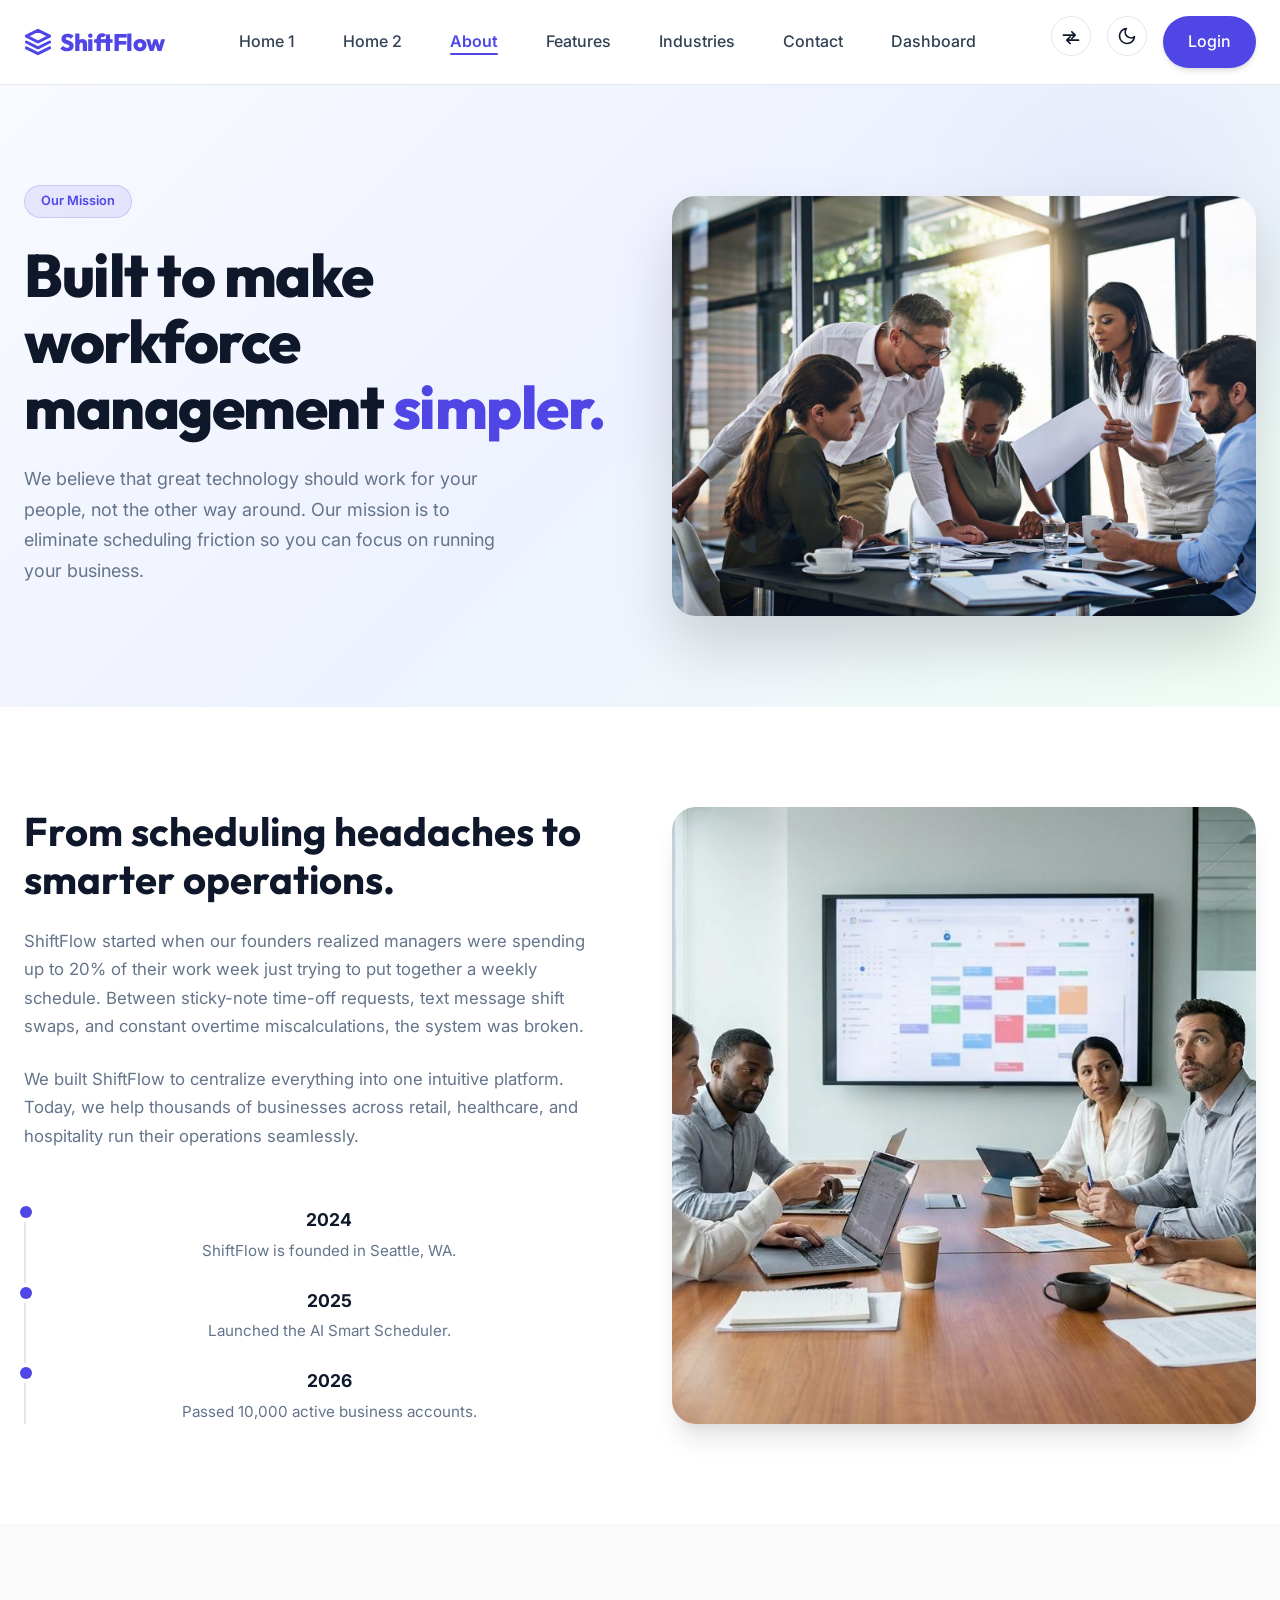
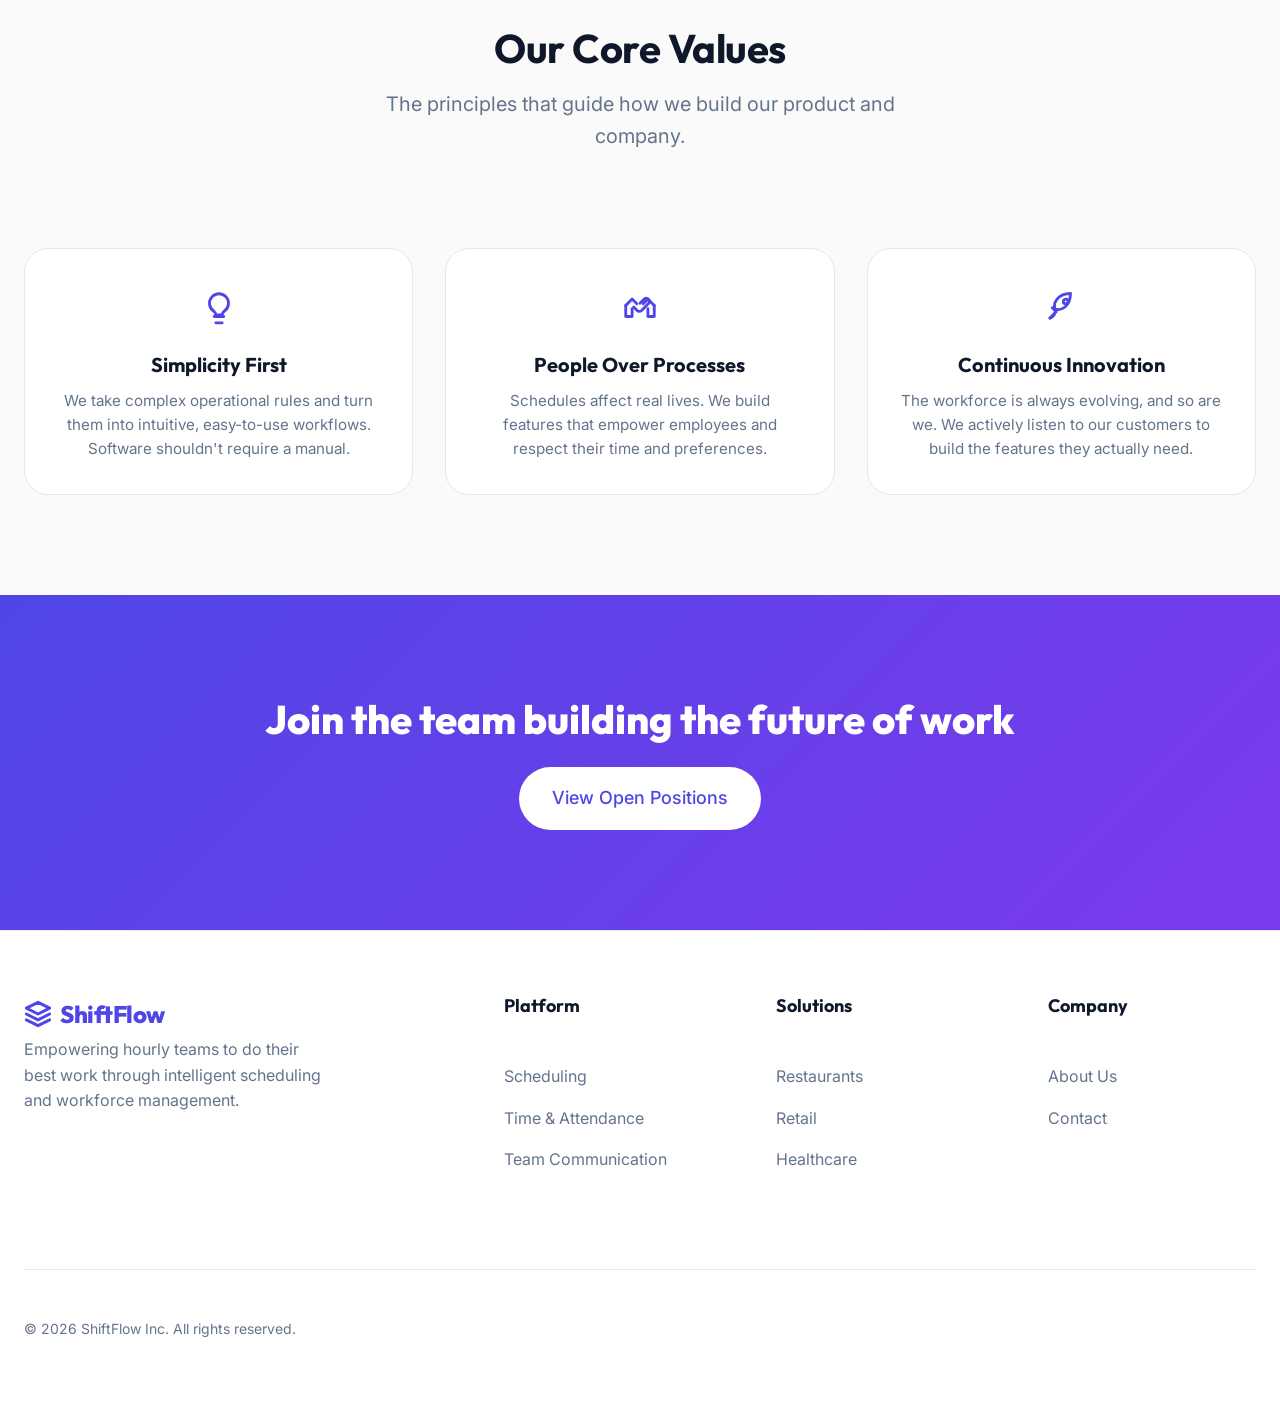
==== commit a1526174: "corrections" ====
--- a/about.html
+++ b/about.html
@@ -13,6 +13,8 @@
     href="https://fonts.googleapis.com/css2?family=Outfit:wght@300;400;500;600;700;800&family=Inter:wght@400;500;600&display=swap"
     rel="stylesheet">
   <link rel="stylesheet" href="assets/css/style.css">
+  <link rel="icon" type="image/svg+xml" href="assets/images/favicon.svg">
+  <link rel="stylesheet" href="assets/css/theme-fixes.css">
   <link rel="stylesheet" href="assets/css/about.css">
   <style>
     /* ========== ABOUT PAGE STYLES ========== */
--- a/assets/css/style.css
+++ b/assets/css/style.css
@@ -72,18 +72,22 @@
   text-align: right;
   direction: rtl;
 }
-[dir="rtl"] .nav-container, 
+
+[dir="rtl"] .nav-container,
 [dir="rtl"] .footer-grid {
   flex-direction: row-reverse;
 }
+
 [dir="rtl"] .nav-links {
   margin-right: auto;
   margin-left: 0;
 }
+
 [dir="rtl"] .nav-actions {
   margin-right: 0;
   margin-left: 0;
 }
+
 [dir="rtl"] .hero-container,
 [dir="rtl"] .hero-container-h2 {
   flex-direction: row-reverse;
@@ -264,7 +268,7 @@
 
 .nav-links a {
   font-weight: 500;
-  color: var(--color-text);
+
 }
 
 .nav-links a:hover {
@@ -970,8 +974,8 @@
     grid-template-columns: repeat(2, 1fr);
   }
 
-  .features-grid > *:nth-child(3):last-child,
-  .industries-grid > *:nth-child(3):last-child {
+  .features-grid>*:nth-child(3):last-child,
+  .industries-grid>*:nth-child(3):last-child {
     grid-column: 1 / -1;
   }
 
@@ -1029,6 +1033,7 @@
   font-weight: 600;
   position: relative;
 }
+
 .nav-link.active::after {
   content: '';
   position: absolute;
@@ -1078,8 +1083,10 @@
 }
 
 /* Footer Updates */
-.footer, .footer-compact {
-  background-color: var(--color-surface); /* Light mode bg */
+.footer,
+.footer-compact {
+  background-color: var(--color-surface);
+  /* Light mode bg */
   color: var(--color-heading);
   border-top: 1px solid var(--color-border);
   padding-top: var(--space-8);
@@ -1183,9 +1190,11 @@
     box-shadow: var(--shadow-md);
     border-bottom: 1px solid var(--color-border);
   }
+
   .nav-links.show {
     display: flex;
   }
+
   .mobile-menu-btn {
     display: block;
   }
@@ -1201,4 +1210,4 @@
   .footer-grid {
     grid-template-columns: 1fr !important;
   }
-}
+}
--- a/assets/css/theme-fixes.css
+++ b/assets/css/theme-fixes.css
@@ -0,0 +1,471 @@
+
+/* =========================================================
+   SHIFTFLOW GLOBAL FIXES
+   Dark mode / mobile navigation / favicon / footer / RTL
+   ========================================================= */
+
+/* ---------- DARK MODE: every light section follows theme ---------- */
+[data-theme="dark"] body {
+  background: var(--color-bg) !important;
+  color: var(--color-text) !important;
+}
+
+[data-theme="dark"] .navbar,
+[data-theme="dark"] .footer,
+[data-theme="dark"] .footer-compact,
+[data-theme="dark"] section {
+  background-color: var(--color-bg) !important;
+  color: var(--color-text) !important;
+}
+
+[data-theme="dark"] .testimonial,
+[data-theme="dark"] .labor-intelligence,
+[data-theme="dark"] .intelligence,
+[data-theme="dark"] .industry-results,
+[data-theme="dark"] .results-section {
+  background-color: var(--color-secondary) !important;
+  color: #fff !important;
+}
+
+[data-theme="dark"] .hero,
+[data-theme="dark"] .c-hero,
+[data-theme="dark"] .feat-hero,
+[data-theme="dark"] .h2-hero,
+[data-theme="dark"] .about-hero,
+[data-theme="dark"] .contact-hero {
+  background: var(--color-bg) !important;
+}
+
+[data-theme="dark"] .features,
+[data-theme="dark"] .industries,
+[data-theme="dark"] .workflow,
+[data-theme="dark"] .core-features,
+[data-theme="dark"] .success-metrics,
+[data-theme="dark"] .final-cta-compact,
+[data-theme="dark"] .industry-solutions,
+[data-theme="dark"] .industry-cards,
+[data-theme="dark"] .challenges-section,
+[data-theme="dark"] .c-cta,
+[data-theme="dark"] .collab-automation,
+[data-theme="dark"] .faq-section {
+  background-color: var(--color-bg) !important;
+}
+
+[data-theme="dark"] .section-title,
+[data-theme="dark"] .section-subtitle,
+[data-theme="dark"] h1,
+[data-theme="dark"] h2,
+[data-theme="dark"] h3,
+[data-theme="dark"] h4,
+[data-theme="dark"] h5,
+[data-theme="dark"] h6 {
+  color: var(--color-heading);
+}
+
+[data-theme="dark"] p,
+[data-theme="dark"] li,
+[data-theme="dark"] .feature-desc,
+[data-theme="dark"] .section-subtitle,
+[data-theme="dark"] .hero-subtitle,
+[data-theme="dark"] .footer-desc,
+[data-theme="dark"] .footer-col ul a {
+  color: var(--color-text-light);
+}
+
+[data-theme="dark"] .btn-secondary {
+  background-color: var(--color-surface) !important;
+  color: var(--color-heading) !important;
+  border-color: var(--color-border) !important;
+}
+
+[data-theme="dark"] .btn-outline {
+  color: var(--color-heading) !important;
+  border-color: var(--color-border) !important;
+  background-color: transparent !important;
+}
+
+[data-theme="dark"] .btn-icon {
+  color: var(--color-heading) !important;
+  border-color: var(--color-border) !important;
+  background-color: transparent !important;
+}
+
+[data-theme="dark"] .feature-card,
+[data-theme="dark"] .feat-card,
+[data-theme="dark"] .solution-card,
+[data-theme="dark"] .ind-card,
+[data-theme="dark"] .auto-feat,
+[data-theme="dark"] .wf-node:not(.highlight),
+[data-theme="dark"] .tabs-content,
+[data-theme="dark"] .metrics-quote,
+[data-theme="dark"] .industry-testimonial,
+[data-theme="dark"] .faq-question,
+[data-theme="dark"] .faq-answer,
+[data-theme="dark"] .calendar-ui-h2,
+[data-theme="dark"] .dashboard-mockup,
+[data-theme="dark"] .floating-card {
+  background-color: var(--color-surface) !important;
+  color: var(--color-text) !important;
+  border-color: var(--color-border) !important;
+}
+
+[data-theme="dark"] .mockup-header,
+[data-theme="dark"] .cal-header,
+[data-theme="dark"] .feat-dash-header {
+  background-color: #172033 !important;
+  color: var(--color-heading) !important;
+}
+
+[data-theme="dark"] .feat-dash-sidebar,
+[data-theme="dark"] .dash-block {
+  background-color: #172033 !important;
+  border-color: var(--color-border) !important;
+}
+
+[data-theme="dark"] .input-box,
+[data-theme="dark"] input,
+[data-theme="dark"] textarea,
+[data-theme="dark"] select {
+  background-color: var(--color-surface) !important;
+  color: var(--color-heading) !important;
+  border-color: var(--color-border) !important;
+}
+
+[data-theme="dark"] input::placeholder,
+[data-theme="dark"] textarea::placeholder {
+  color: #94A3B8 !important;
+}
+
+[data-theme="dark"] .google-btn {
+  background-color: var(--color-surface) !important;
+  color: var(--color-heading) !important;
+  border-color: var(--color-border) !important;
+}
+
+[data-theme="dark"] .google-icon {
+  background-color: #0F172A !important;
+}
+
+[data-theme="dark"] .auth-card {
+  background: rgba(30, 41, 59, .98) !important;
+  border-color: #334155 !important;
+  color: var(--color-text) !important;
+}
+
+[data-theme="dark"] .auth-bottom,
+[data-theme="dark"] .auth-footer p,
+[data-theme="dark"] .remember,
+[data-theme="dark"] .terms-row label {
+  color: var(--color-text-light) !important;
+}
+
+[data-theme="dark"] .rtl-btn {
+  background: var(--color-surface) !important;
+  color: var(--color-heading) !important;
+  border-color: var(--color-border) !important;
+}
+
+[data-theme="dark"] .auth-brand a {
+  color: var(--color-heading) !important;
+}
+
+/* ---------- MOBILE NAVIGATION ---------- */
+.mobile-nav-actions {
+  display: none;
+}
+
+@media (max-width: 1024px) {
+  .navbar .nav-container {
+    position: relative;
+  }
+
+  .navbar .nav-actions {
+    display: none !important;
+  }
+
+  .navbar .nav-links {
+    max-height: calc(100vh - 80px);
+    overflow-y: auto;
+    z-index: 110;
+  }
+
+  .navbar .nav-links.show {
+    display: flex !important;
+  }
+
+  .navbar .mobile-nav-actions {
+    display: flex !important;
+    flex-direction: column;
+    gap: .75rem;
+    width: 100%;
+    padding-top: .75rem;
+    margin-top: .25rem;
+    border-top: 1px solid var(--color-border);
+  }
+
+  .navbar .mobile-nav-actions .mobile-action-row {
+    display: flex;
+    align-items: center;
+    gap: .75rem;
+  }
+
+  .navbar .mobile-nav-actions .btn-icon {
+    flex: 0 0 40px;
+  }
+
+  .navbar .mobile-nav-actions .mobile-login {
+    width: 100%;
+    text-align: center;
+  }
+}
+
+/* ---------- FOOTER SPACING ---------- */
+.footer .brand-col .footer-brand,
+.footer-compact .footer-brand {
+  margin-bottom: 1.25rem !important;
+}
+
+.footer .brand-col .footer-desc {
+  margin-top: .25rem !important;
+}
+
+/* ---------- DASHBOARD RTL LOGO SPACING ---------- */
+[dir="rtl"] .dashboard-sidebar .sidebar-header {
+  gap: 1rem;
+}
+
+[dir="rtl"] .dashboard-sidebar .sidebar-header .brand {
+  margin: 0 !important;
+  margin-left: auto !important;
+  padding-inline-end: .75rem;
+}
+
+[dir="rtl"] .dashboard-sidebar .sidebar-header .mobile-close-toggle {
+  margin-inline-start: .5rem;
+}
+
+/* ---------- INDUSTRIES HERO: same image proportions as contact ---------- */
+.industries-page .visual-stack {
+  width: 100%;
+}
+
+@media (min-width: 1025px) {
+  .industries-page .visual-stack {
+    height: 420px !important;
+  }
+
+  .industries-page .img-back {
+    width: 100% !important;
+    height: 420px !important;
+  }
+
+  .industries-page .img-front {
+    display: none !important;
+  }
+}
+
+@media (max-width: 1024px) {
+  .industries-page .visual-stack {
+    width: min(100%, 620px) !important;
+    height: 300px !important;
+  }
+
+  .industries-page .img-back {
+    width: 100% !important;
+    height: 300px !important;
+    left: 0 !important;
+    right: auto !important;
+  }
+
+  .industries-page .img-front {
+    display: none !important;
+  }
+}
+
+@media (max-width: 767px) {
+  .industries-page .visual-stack {
+    width: 100% !important;
+    height: 300px !important;
+  }
+}
+
+/* ---------- HOME 1 HERO SPAN + TRUST MESSAGE ---------- */
+[data-theme="dark"] .hero-title span {
+  background: none !important;
+  -webkit-text-fill-color: var(--color-primary) !important;
+  color: var(--color-primary) !important;
+}
+
+.hero-title span {
+  background: none !important;
+  -webkit-text-fill-color: var(--color-primary) !important;
+  color: var(--color-primary) !important;
+}
+
+.hero-trust .trust-after-boxes {
+  margin-top: .75rem;
+  color: var(--color-text-light);
+  font-size: .875rem;
+  font-weight: 600;
+  text-transform: uppercase;
+  letter-spacing: .8px;
+}
+
+/* Dashboard sidebar menu breathing room in RTL */
+[dir="rtl"] .dashboard-sidebar .sidebar-nav {
+  padding-inline-start: 1.25rem;
+  padding-inline-end: 1.25rem;
+}
+
+
+/* =========================================================
+   HOME 1 + HOME 2 HERO ALIGNMENT
+   1024px: left aligned
+   Tablet/mobile: centered
+   ========================================================= */
+
+/* 1024px and below: use centered layout by default */
+@media (max-width: 1024px) {
+  .hero .hero-content,
+  .h2-hero .hero-content,
+  .home-hero .hero-content,
+  .hero-content {
+    text-align: center !important;
+    align-items: center !important;
+    margin-inline: auto !important;
+  }
+
+  .hero .hero-content > *,
+  .h2-hero .hero-content > *,
+  .home-hero .hero-content > * {
+    margin-inline-left: auto !important;
+    margin-inline-right: auto !important;
+  }
+
+  .hero .hero-actions,
+  .h2-hero .hero-actions,
+  .home-hero .hero-actions {
+    justify-content: center !important;
+  }
+
+  .hero .hero-trust,
+  .h2-hero .hero-trust,
+  .home-hero .hero-trust {
+    text-align: center !important;
+    margin-inline: auto !important;
+  }
+}
+
+/* Tablet: keep hero content LEFT aligned at exactly 1024px */
+@media (min-width: 992px) and (max-width: 1024px) {
+  .hero .hero-content,
+  .h2-hero .hero-content,
+  .home-hero .hero-content {
+    text-align: left !important;
+    align-items: flex-start !important;
+    margin-inline: 0 !important;
+  }
+
+  .hero .hero-content > *,
+  .h2-hero .hero-content > *,
+  .home-hero .hero-content > * {
+    margin-inline-left: 0 !important;
+    margin-inline-right: 0 !important;
+  }
+
+  .hero .hero-actions,
+  .h2-hero .hero-actions,
+  .home-hero .hero-actions {
+    justify-content: flex-start !important;
+  }
+
+  .hero .hero-trust,
+  .h2-hero .hero-trust,
+  .home-hero .hero-trust {
+    text-align: left !important;
+    margin-inline: 0 !important;
+  }
+}
+
+/* 991px and below: center hero content */
+@media (max-width: 991.98px) {
+  .hero .hero-content,
+  .h2-hero .hero-content,
+  .home-hero .hero-content {
+    text-align: center !important;
+    align-items: center !important;
+    margin-inline: auto !important;
+  }
+
+  .hero .hero-content > *,
+  .h2-hero .hero-content > *,
+  .home-hero .hero-content > * {
+    margin-inline-left: auto !important;
+    margin-inline-right: auto !important;
+  }
+
+  .hero .hero-actions,
+  .h2-hero .hero-actions,
+  .home-hero .hero-actions {
+    justify-content: center !important;
+  }
+
+  .hero .hero-trust,
+  .h2-hero .hero-trust,
+  .home-hero .hero-trust {
+    text-align: center !important;
+    margin-inline: auto !important;
+  }
+}
+
+/* Exact Home 2 class names */
+@media (max-width: 1024px) {
+  .hero-h2 .hero-content-h2 {
+    text-align: center !important;
+    align-items: center !important;
+    margin-inline: auto !important;
+  }
+
+  .hero-h2 .hero-content-h2 > * {
+    margin-inline-left: auto !important;
+    margin-inline-right: auto !important;
+  }
+
+  .hero-h2 .hero-actions-h2 {
+    justify-content: center !important;
+  }
+}
+
+@media (min-width: 992px) and (max-width: 1024px) {
+  .hero-h2 .hero-content-h2 {
+    text-align: left !important;
+    align-items: flex-start !important;
+    margin-inline: 0 !important;
+  }
+
+  .hero-h2 .hero-content-h2 > * {
+    margin-inline-left: 0 !important;
+    margin-inline-right: 0 !important;
+  }
+
+  .hero-h2 .hero-actions-h2 {
+    justify-content: flex-start !important;
+  }
+}
+
+@media (max-width: 991.98px) {
+  .hero-h2 .hero-content-h2 {
+    text-align: center !important;
+    align-items: center !important;
+    margin-inline: auto !important;
+  }
+
+  .hero-h2 .hero-content-h2 > * {
+    margin-inline-left: auto !important;
+    margin-inline-right: auto !important;
+  }
+
+  .hero-h2 .hero-actions-h2 {
+    justify-content: center !important;
+  }
+}
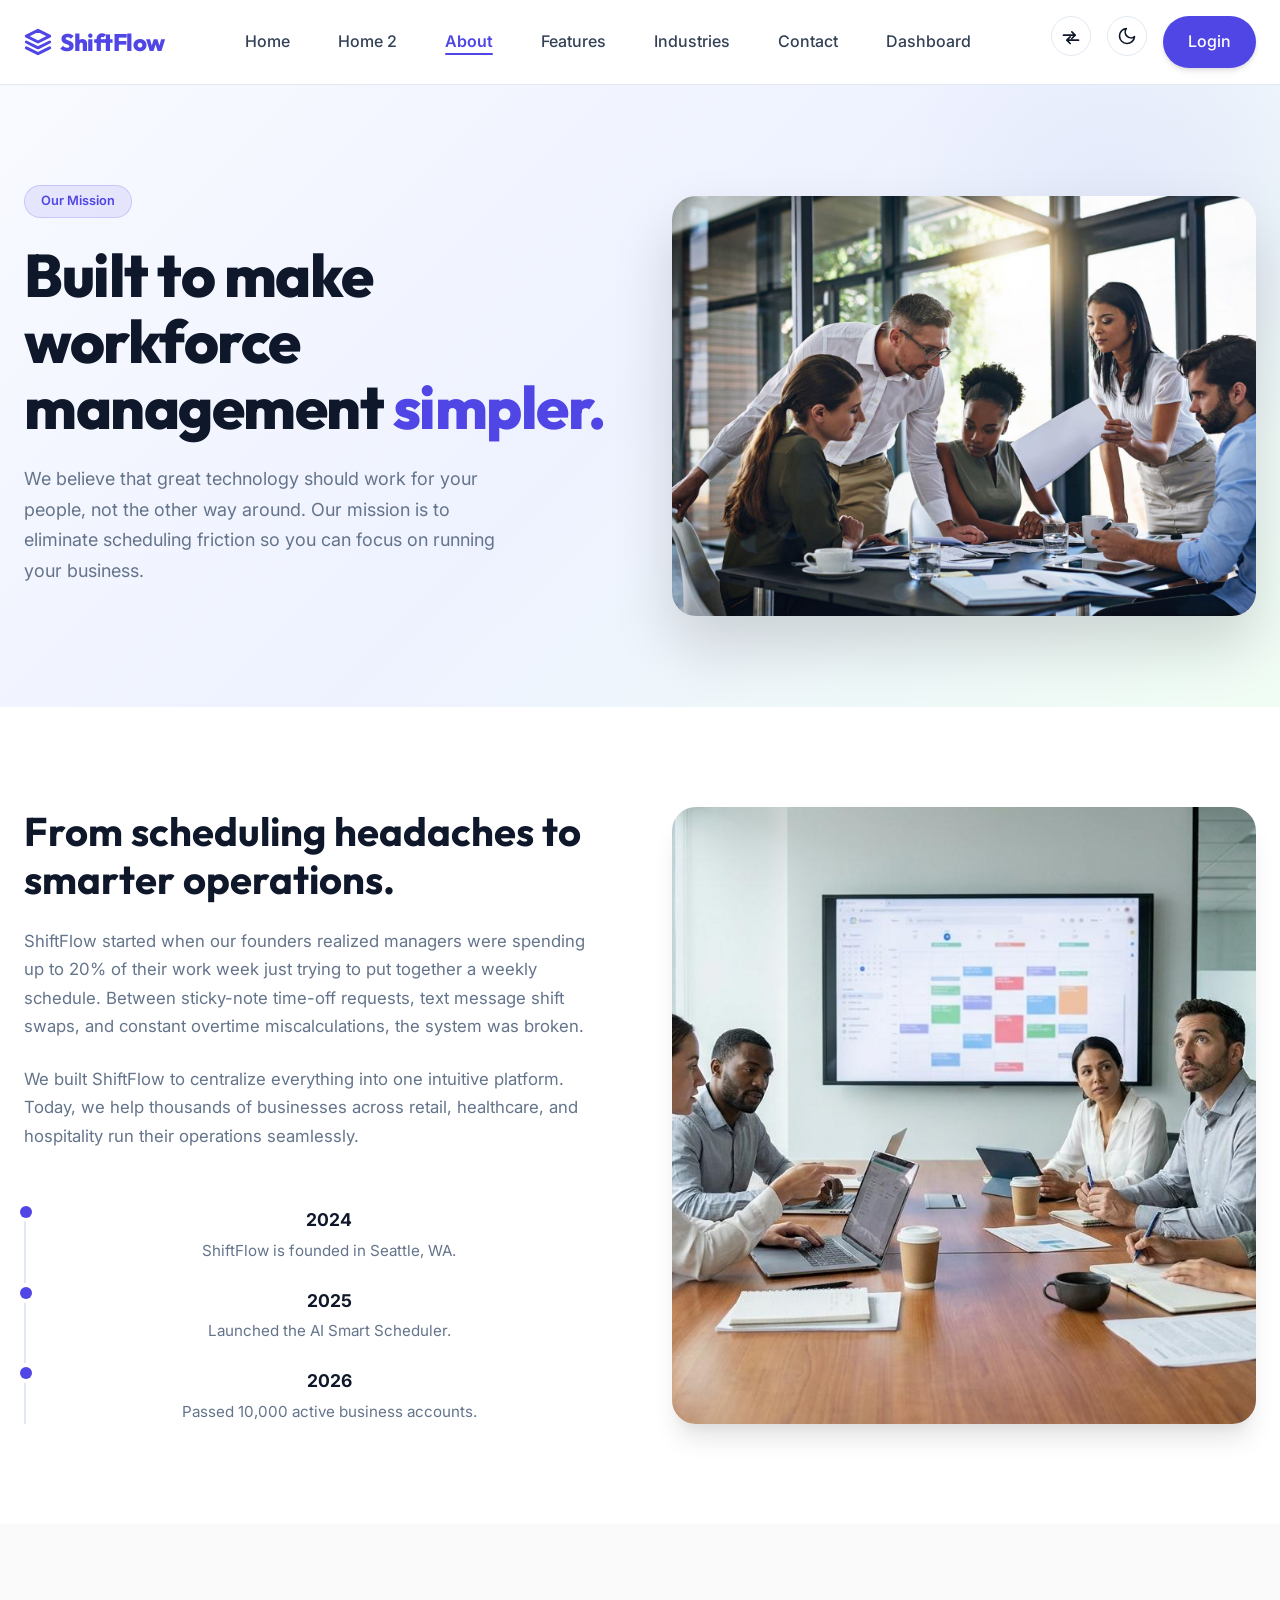
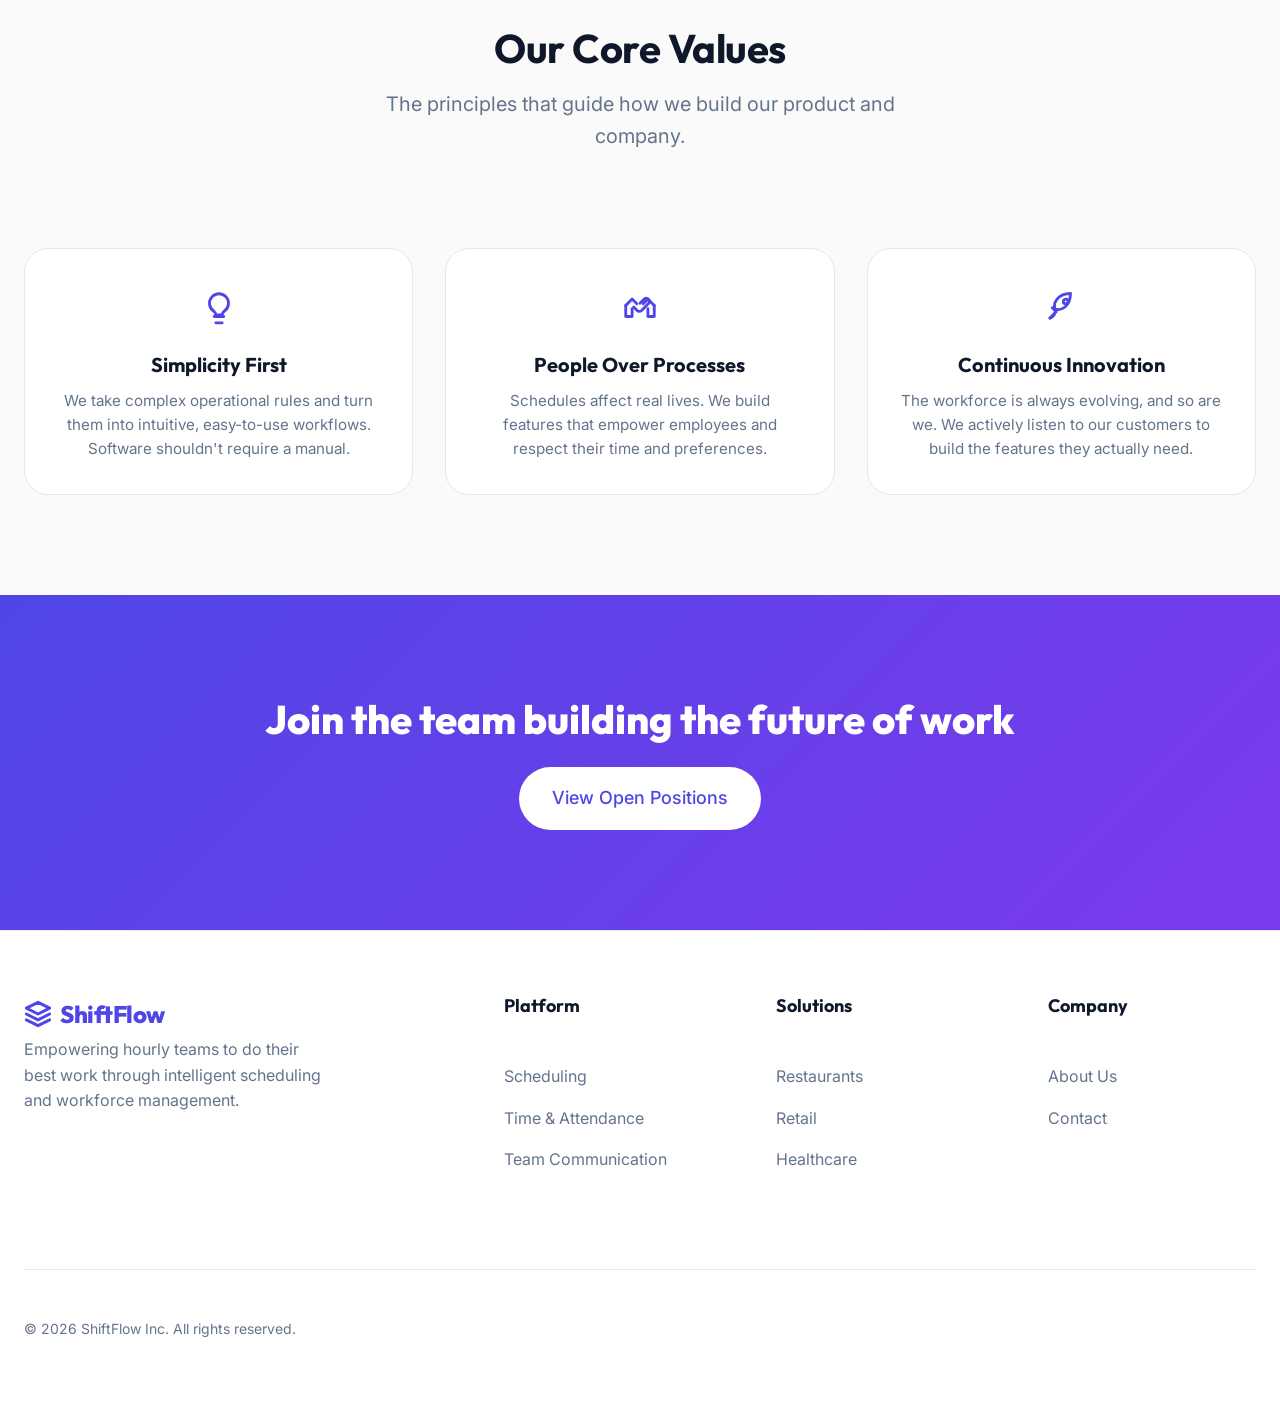
==== commit 7e4fcf21: "corrections" ====
--- a/about.html
+++ b/about.html
@@ -1,645 +1,641 @@
-<!DOCTYPE html>
-<html lang="en">
-
-<head>
-  <meta charset="UTF-8">
-  <meta name="viewport" content="width=device-width, initial-scale=1.0">
-  <title>About Us | ShiftFlow</title>
-  <meta name="description"
-    content="Learn about ShiftFlow's mission to simplify workforce scheduling and improve operational efficiency for teams everywhere.">
-  <link rel="preconnect" href="https://fonts.googleapis.com">
-  <link rel="preconnect" href="https://fonts.gstatic.com" crossorigin>
-  <link
-    href="https://fonts.googleapis.com/css2?family=Outfit:wght@300;400;500;600;700;800&family=Inter:wght@400;500;600&display=swap"
-    rel="stylesheet">
-  <link rel="stylesheet" href="assets/css/style.css">
-  <link rel="icon" type="image/svg+xml" href="assets/images/favicon.svg">
-  <link rel="stylesheet" href="assets/css/theme-fixes.css">
-  <link rel="stylesheet" href="assets/css/about.css">
-  <style>
-    /* ========== ABOUT PAGE STYLES ========== */
-
-    /* Hero Section */
-    .c-hero {
-      padding: 100px 0 80px;
-      background: linear-gradient(135deg, #f8faff 0%, #eef2ff 50%, #f0fdf4 100%);
-      position: relative;
-      overflow: hidden;
-    }
-
-    [data-theme="dark"] .c-hero {
-      background: linear-gradient(135deg, #0f172a 0%, #1e293b 50%, #0f1f15 100%);
-    }
-
-    .c-hero::before {
-      content: '';
-      position: absolute;
-      top: -100px;
-      right: -100px;
-      width: 500px;
-      height: 500px;
-      background: radial-gradient(circle, rgba(79, 70, 229, 0.08) 0%, transparent 70%);
-      border-radius: 50%;
-    }
-
-    .c-hero-inner {
-      display: grid;
-      grid-template-columns: 1fr 1fr;
-      gap: 4rem;
-      align-items: center;
-    }
-
-    .c-hero-breadcrumb {
-      display: flex;
-      align-items: center;
-      gap: 0.5rem;
-      font-size: 0.875rem;
-      color: var(--color-text-light);
-      margin-bottom: 1.5rem;
-    }
-
-    .c-hero-breadcrumb a {
-      color: var(--color-primary);
-      text-decoration: none;
-    }
-
-    .c-hero-breadcrumb a:hover {
-      text-decoration: underline;
-    }
-
-    .c-hero-badge {
-      display: inline-flex;
-      align-items: center;
-      gap: 0.5rem;
-      background: rgba(79, 70, 229, 0.1);
-      color: var(--color-primary);
-      padding: 0.35rem 1rem;
-      border-radius: 999px;
-      font-size: 0.8rem;
-      font-weight: 600;
-      margin-bottom: 1.5rem;
-      border: 1px solid rgba(79, 70, 229, 0.2);
-    }
-
-    .c-hero h1 {
-      font-size: clamp(2.5rem, 5vw, 3.75rem);
-      font-weight: 800;
-      line-height: 1.1;
-      letter-spacing: -1.5px;
-      color: var(--color-heading);
-      margin-bottom: 1.5rem;
-    }
-
-    .c-hero h1 span {
-      color: var(--color-primary);
-    }
-
-    .c-hero p {
-      font-size: 1.125rem;
-      color: var(--color-text-light);
-      line-height: 1.7;
-      max-width: 480px;
-      margin-bottom: 2.5rem;
-    }
-
-    .c-hero-visual {
-      position: relative;
-    }
-
-    .c-hero-img-wrap {
-      border-radius: var(--radius-lg);
-      overflow: hidden;
-      box-shadow: 0 30px 60px rgba(0, 0, 0, 0.15);
-      position: relative;
-    }
-
-    .c-hero-img-wrap img {
-      width: 100%;
-      height: 420px;
-      object-fit: cover;
-      display: block;
-    }
-
-    /* Our Story */
-    .our-story {
-      padding: 100px 0;
-      background: var(--color-surface);
-    }
-
-    .story-container {
-      display: grid;
-      grid-template-columns: 1fr 1fr;
-      gap: 4rem;
-      align-items: center;
-    }
-
-    .story-content h2 {
-      font-size: 2.5rem;
-      margin-bottom: 1.5rem;
-      color: var(--color-heading);
-      line-height: 1.2;
-    }
-
-    .story-content p {
-      font-size: 1.05rem;
-      color: var(--color-text-light);
-      line-height: 1.7;
-      margin-bottom: 1.5rem;
-    }
-
-    .timeline {
-      display: flex;
-      flex-direction: column;
-      gap: 1.5rem;
-      margin-top: 2rem;
-      border-left: 2px solid var(--color-border);
-      padding-left: 1.5rem;
-    }
-
-    .timeline-item {
-      position: relative;
-    }
-
-    .timeline-item::before {
-      content: '';
-      position: absolute;
-      left: -1.5rem;
-      top: 0;
-      width: 12px;
-      height: 12px;
-      background: var(--color-primary);
-      border-radius: 50%;
-      transform: translateX(-50%);
-      box-shadow: 0 0 0 4px var(--color-surface);
-    }
-
-    .timeline-year {
-      font-weight: 700;
-      color: var(--color-heading);
-      font-size: 1.1rem;
-      margin-bottom: 0.25rem;
-    }
-
-    .timeline-desc {
-      color: var(--color-text-light);
-      font-size: 0.95rem;
-    }
-
-    .story-visual {
-      position: relative;
-    }
-
-    .story-visual img {
-      width: 100%;
-      border-radius: var(--radius-lg);
-      box-shadow: var(--shadow-xl);
-    }
-
-    .floating-stat {
-      position: absolute;
-      background: var(--color-bg);
-      padding: 1.25rem;
-      border-radius: var(--radius-md);
-      box-shadow: var(--shadow-lg);
-      border: 1px solid var(--color-border);
-    }
-
-    .floating-stat.stat-1 {
-      top: -20px;
-      left: -20px;
-    }
-
-    .floating-stat.stat-2 {
-      bottom: -20px;
-      right: -20px;
-    }
-
-    .stat-num {
-      display: block;
-      font-size: 2rem;
-      font-weight: 800;
-      color: var(--color-primary);
-    }
-
-    .stat-text {
-      font-size: 0.85rem;
-      color: var(--color-text-light);
-      font-weight: 600;
-      text-transform: uppercase;
-    }
-
-    /* Values */
-    .values-section {
-      padding: 100px 0;
-      background: var(--color-bg);
-    }
-
-    .values-grid {
-      display: grid;
-      grid-template-columns: repeat(auto-fit, minmax(280px, 1fr));
-      gap: 2rem;
-      margin-top: 3rem;
-    }
-
-    .value-card {
-      background: var(--color-surface);
-      padding: 2rem;
-      border-radius: var(--radius-lg);
-      border: 1px solid var(--color-border);
-    }
-
-    .value-icon {
-      font-size: 2.5rem;
-      margin-bottom: 1.25rem;
-    }
-
-    .value-card h3 {
-      font-size: 1.25rem;
-      color: var(--color-heading);
-      margin-bottom: 0.75rem;
-    }
-
-    .value-card p {
-      font-size: 0.95rem;
-      color: var(--color-text-light);
-      line-height: 1.6;
-    }
-
-    /* CTA */
-    .c-cta {
-      padding: 100px 0;
-      background: linear-gradient(135deg, var(--color-primary) 0%, #7C3AED 100%);
-      text-align: center;
-      color: white;
-    }
-
-    .c-cta h2 {
-      font-size: 2.5rem;
-      margin-bottom: 1.5rem;
-      color: white;
-      font-weight: 800;
-    }
-
-    .c-cta .btn {
-      background: white;
-      color: var(--color-primary);
-    }
-
-    /* Responsive */
-    @media (max-width: 1024px) {
-
-      .c-hero-inner,
-      .story-container {
-        grid-template-columns: 1fr;
-        gap: 3rem;
-      }
-
-      .floating-stat {
-        position: static;
-        margin-top: 1rem;
-        display: inline-block;
-      }
-    }
-
-    /* ========== CORRECTIONS ========== */
-
-    /* Story image: fill the complete height of the content column, no floating overlays */
-    .story-container {
-      align-items: stretch;
-    }
-
-    .story-content {
-      display: flex;
-      flex-direction: column;
-      justify-content: center;
-    }
-
-    .story-visual {
-      height: 100%;
-      min-height: 100%;
-      display: flex;
-    }
-
-    .story-visual img {
-      width: 100%;
-      height: 100%;
-      min-height: 100%;
-      object-fit: cover;
-      border-radius: var(--radius-lg);
-      display: block;
-    }
-
-    /* Professional Core Value icons */
-    .value-card {
-      text-align: center;
-      display: flex;
-      flex-direction: column;
-      align-items: center;
-    }
-
-    .value-icon {
-      width: 52px;
-      height: 52px;
-      margin: 0 auto 1.25rem;
-      display: flex;
-      align-items: center;
-      justify-content: center;
-      color: var(--color-primary);
-    }
-
-    .value-icon svg {
-      width: 38px;
-      height: 38px;
-      display: block;
-    }
-
-    /* Tablet: 2 cards per row, third card centered without changing width */
-    @media (min-width: 768px) and (max-width: 1024px) {
-      .values-grid {
-        grid-template-columns: repeat(2, minmax(280px, 1fr));
-        justify-content: center;
-      }
-
-      .value-card:nth-child(3) {
-        grid-column: 1 / -1;
-        width: calc((100% - 2rem) / 2);
-        justify-self: center;
-      }
-    }
-
-    /* 1024px and below: hero content centered */
-    @media (max-width: 1024px) {
-      .c-hero-inner {
-        grid-template-columns: 1fr;
-        text-align: center;
-        justify-items: center;
-      }
-
-      .c-hero-inner>div:first-child {
-        display: flex;
-        flex-direction: column;
-        align-items: center;
-      }
-
-      .c-hero p {
-        max-width: 680px;
-      }
-
-      .c-hero-visual {
-        width: 100%;
-        max-width: 760px;
-      }
-
-      .story-container {
-        align-items: stretch;
-      }
-
-      .story-visual {
-        min-height: 420px;
-      }
-
-      .floating-stat {
-        display: none !important;
-      }
-    }
-
-    /* Mobile: one full-width card per row */
-    @media (max-width: 767px) {
-      .values-grid {
-        grid-template-columns: 1fr;
-      }
-
-      .value-card,
-      .value-card:nth-child(3) {
-        width: 100%;
-        grid-column: auto;
-      }
-
-      .story-visual {
-        min-height: 320px;
-      }
-
-      .story-visual img {
-        min-height: 320px;
-      }
-    }
-  </style>
-</head>
-
-<body>
-
-  <!-- Navigation -->
-  <nav class="navbar">
-    <div class="container nav-container">
-      <a href="index.html" class="brand">
-        <svg class="brand-icon" viewBox="0 0 24 24" fill="none" stroke="currentColor" stroke-width="2.5"
-          stroke-linecap="round" stroke-linejoin="round">
-          <path d="M12 2L2 7l10 5 10-5-10-5zM2 17l10 5 10-5M2 12l10 5 10-5" />
-        </svg>
-        ShiftFlow
-      </a>
-      <button class="mobile-menu-btn" aria-label="Toggle menu">
-        <svg viewBox="0 0 24 24" fill="none" stroke="currentColor" stroke-width="2" stroke-linecap="round"
-          stroke-linejoin="round">
-          <line x1="3" y1="12" x2="21" y2="12" />
-          <line x1="3" y1="6" x2="21" y2="6" />
-          <line x1="3" y1="18" x2="21" y2="18" />
-        </svg>
-      </button>
-      <ul class="nav-links">
-        <li><a href="index.html" class="nav-link">Home 1</a></li>
-        <li><a href="home-2.html" class="nav-link">Home 2</a></li>
-        <li><a href="about.html" class="nav-link active">About</a></li>
-        <li><a href="features.html" class="nav-link">Features</a></li>
-        <li><a href="industries.html" class="nav-link">Industries</a></li>
-        <li><a href="contact.html" class="nav-link">Contact</a></li>
-        <li><a href="dashboard.html" class="nav-link">Dashboard</a></li>
-      </ul>
-      <div class="nav-actions">
+<!DOCTYPE html>
+<html lang="en">
+
+<head>
+  <meta charset="UTF-8">
+  <meta name="viewport" content="width=device-width, initial-scale=1.0">
+  <title>About Us | ShiftFlow</title>
+  <meta name="description"
+    content="Learn about ShiftFlow's mission to simplify workforce scheduling and improve operational efficiency for teams everywhere.">
+  <link rel="preconnect" href="https://fonts.googleapis.com">
+  <link rel="preconnect" href="https://fonts.gstatic.com" crossorigin>
+  <link
+    href="https://fonts.googleapis.com/css2?family=Outfit:wght@300;400;500;600;700;800&family=Inter:wght@400;500;600&display=swap"
+    rel="stylesheet">
+  <link rel="stylesheet" href="assets/css/style.css">
+  <link rel="icon" type="image/svg+xml" href="assets/images/favicon.svg">
+  <link rel="stylesheet" href="assets/css/theme-fixes.css">
+  <link rel="stylesheet" href="assets/css/about.css">
+  <style>
+    /* ========== ABOUT PAGE STYLES ========== */
+
+    /* Hero Section */
+    .c-hero {
+      padding: 100px 0 80px;
+      background: linear-gradient(135deg, #f8faff 0%, #eef2ff 50%, #f0fdf4 100%);
+      position: relative;
+      overflow: hidden;
+    }
+
+    [data-theme="dark"] .c-hero {
+      background: linear-gradient(135deg, #0f172a 0%, #1e293b 50%, #0f1f15 100%);
+    }
+
+    .c-hero::before {
+      content: '';
+      position: absolute;
+      top: -100px;
+      right: -100px;
+      width: 500px;
+      height: 500px;
+      background: radial-gradient(circle, rgba(79, 70, 229, 0.08) 0%, transparent 70%);
+      border-radius: 50%;
+    }
+
+    .c-hero-inner {
+      display: grid;
+      grid-template-columns: 1fr 1fr;
+      gap: 4rem;
+      align-items: center;
+    }
+
+    .c-hero-breadcrumb {
+      display: flex;
+      align-items: center;
+      gap: 0.5rem;
+      font-size: 0.875rem;
+      color: var(--color-text-light);
+      margin-bottom: 1.5rem;
+    }
+
+    .c-hero-breadcrumb a {
+      color: var(--color-primary);
+      text-decoration: none;
+    }
+
+    .c-hero-breadcrumb a:hover {
+      text-decoration: underline;
+    }
+
+    .c-hero-badge {
+      display: inline-flex;
+      align-items: center;
+      gap: 0.5rem;
+      background: rgba(79, 70, 229, 0.1);
+      color: var(--color-primary);
+      padding: 0.35rem 1rem;
+      border-radius: 999px;
+      font-size: 0.8rem;
+      font-weight: 600;
+      margin-bottom: 1.5rem;
+      border: 1px solid rgba(79, 70, 229, 0.2);
+    }
+
+    .c-hero h1 {
+      font-size: clamp(2.5rem, 5vw, 3.75rem);
+      font-weight: 800;
+      line-height: 1.1;
+      letter-spacing: -1.5px;
+      color: var(--color-heading);
+      margin-bottom: 1.5rem;
+    }
+
+    .c-hero h1 span {
+      color: var(--color-primary);
+    }
+
+    .c-hero p {
+      font-size: 1.125rem;
+      color: var(--color-text-light);
+      line-height: 1.7;
+      max-width: 480px;
+      margin-bottom: 2.5rem;
+    }
+
+    .c-hero-visual {
+      position: relative;
+    }
+
+    .c-hero-img-wrap {
+      border-radius: var(--radius-lg);
+      overflow: hidden;
+      box-shadow: 0 30px 60px rgba(0, 0, 0, 0.15);
+      position: relative;
+    }
+
+    .c-hero-img-wrap img {
+      width: 100%;
+      height: 420px;
+      object-fit: cover;
+      display: block;
+    }
+
+    /* Our Story */
+    .our-story {
+      padding: 100px 0;
+      background: var(--color-surface);
+    }
+
+    .story-container {
+      display: grid;
+      grid-template-columns: 1fr 1fr;
+      gap: 4rem;
+      align-items: center;
+    }
+
+    .story-content h2 {
+      font-size: 2.5rem;
+      margin-bottom: 1.5rem;
+      color: var(--color-heading);
+      line-height: 1.2;
+    }
+
+    .story-content p {
+      font-size: 1.05rem;
+      color: var(--color-text-light);
+      line-height: 1.7;
+      margin-bottom: 1.5rem;
+    }
+
+    .timeline {
+      display: flex;
+      flex-direction: column;
+      gap: 1.5rem;
+      margin-top: 2rem;
+      border-left: 2px solid var(--color-border);
+      padding-left: 1.5rem;
+    }
+
+    .timeline-item {
+      position: relative;
+    }
+
+    .timeline-item::before {
+      content: '';
+      position: absolute;
+      left: -1.5rem;
+      top: 0;
+      width: 12px;
+      height: 12px;
+      background: var(--color-primary);
+      border-radius: 50%;
+      transform: translateX(-50%);
+      box-shadow: 0 0 0 4px var(--color-surface);
+    }
+
+    .timeline-year {
+      font-weight: 700;
+      color: var(--color-heading);
+      font-size: 1.1rem;
+      margin-bottom: 0.25rem;
+    }
+
+    .timeline-desc {
+      color: var(--color-text-light);
+      font-size: 0.95rem;
+    }
+
+    .story-visual {
+      position: relative;
+    }
+
+    .story-visual img {
+      width: 100%;
+      border-radius: var(--radius-lg);
+      box-shadow: var(--shadow-xl);
+    }
+
+    .floating-stat {
+      position: absolute;
+      background: var(--color-bg);
+      padding: 1.25rem;
+      border-radius: var(--radius-md);
+      box-shadow: var(--shadow-lg);
+      border: 1px solid var(--color-border);
+    }
+
+    .floating-stat.stat-1 {
+      top: -20px;
+      left: -20px;
+    }
+
+    .floating-stat.stat-2 {
+      bottom: -20px;
+      right: -20px;
+    }
+
+    .stat-num {
+      display: block;
+      font-size: 2rem;
+      font-weight: 800;
+      color: var(--color-primary);
+    }
+
+    .stat-text {
+      font-size: 0.85rem;
+      color: var(--color-text-light);
+      font-weight: 600;
+      text-transform: uppercase;
+    }
+
+    /* Values */
+    .values-section {
+      padding: 100px 0;
+      background: var(--color-bg);
+    }
+
+    .values-grid {
+      display: grid;
+      grid-template-columns: repeat(auto-fit, minmax(280px, 1fr));
+      gap: 2rem;
+      margin-top: 3rem;
+    }
+
+    .value-card {
+      background: var(--color-surface);
+      padding: 2rem;
+      border-radius: var(--radius-lg);
+      border: 1px solid var(--color-border);
+    }
+
+    .value-icon {
+      font-size: 2.5rem;
+      margin-bottom: 1.25rem;
+    }
+
+    .value-card h3 {
+      font-size: 1.25rem;
+      color: var(--color-heading);
+      margin-bottom: 0.75rem;
+    }
+
+    .value-card p {
+      font-size: 0.95rem;
+      color: var(--color-text-light);
+      line-height: 1.6;
+    }
+
+    /* CTA */
+    .c-cta {
+      padding: 100px 0;
+      background: linear-gradient(135deg, var(--color-primary) 0%, #7C3AED 100%);
+      text-align: center;
+      color: white;
+    }
+
+    .c-cta h2 {
+      font-size: 2.5rem;
+      margin-bottom: 1.5rem;
+      color: white;
+      font-weight: 800;
+    }
+
+    .c-cta .btn {
+      background: white;
+      color: var(--color-primary);
+    }
+
+    /* Responsive */
+    @media (max-width: 1024px) {
+
+      .c-hero-inner,
+      .story-container {
+        grid-template-columns: 1fr;
+        gap: 3rem;
+      }
+
+      .floating-stat {
+        position: static;
+        margin-top: 1rem;
+        display: inline-block;
+      }
+    }
+
+    /* ========== CORRECTIONS ========== */
+
+    /* Story image: fill the complete height of the content column, no floating overlays */
+    .story-container {
+      align-items: stretch;
+    }
+
+    .story-content {
+      display: flex;
+      flex-direction: column;
+      justify-content: center;
+    }
+
+    .story-visual {
+      height: 100%;
+      min-height: 100%;
+      display: flex;
+    }
+
+    .story-visual img {
+      width: 100%;
+      height: 100%;
+      min-height: 100%;
+      object-fit: cover;
+      border-radius: var(--radius-lg);
+      display: block;
+    }
+
+    /* Professional Core Value icons */
+    .value-card {
+      text-align: center;
+      display: flex;
+      flex-direction: column;
+      align-items: center;
+    }
+
+    .value-icon {
+      width: 52px;
+      height: 52px;
+      margin: 0 auto 1.25rem;
+      display: flex;
+      align-items: center;
+      justify-content: center;
+      color: var(--color-primary);
+    }
+
+    .value-icon svg {
+      width: 38px;
+      height: 38px;
+      display: block;
+    }
+
+    /* Tablet: 2 cards per row, third card centered without changing width */
+    @media (min-width: 768px) and (max-width: 1024px) {
+      .values-grid {
+        grid-template-columns: repeat(2, minmax(280px, 1fr));
+        justify-content: center;
+      }
+
+      .value-card:nth-child(3) {
+        grid-column: 1 / -1;
+        width: calc((100% - 2rem) / 2);
+        justify-self: center;
+      }
+    }
+
+    /* 1024px and below: hero content centered */
+    @media (max-width: 1024px) {
+      .c-hero-inner {
+        grid-template-columns: 1fr;
+        text-align: center;
+        justify-items: center;
+      }
+
+      .c-hero-inner>div:first-child {
+        display: flex;
+        flex-direction: column;
+        align-items: center;
+      }
+
+      .c-hero p {
+        max-width: 680px;
+      }
+
+      .c-hero-visual {
+        width: 100%;
+        max-width: 760px;
+      }
+
+      .story-container {
+        align-items: stretch;
+      }
+
+      .story-visual {
+        min-height: 420px;
+      }
+
+      .floating-stat {
+        display: none !important;
+      }
+    }
+
+    /* Mobile: one full-width card per row */
+    @media (max-width: 767px) {
+      .values-grid {
+        grid-template-columns: 1fr;
+      }
+
+      .value-card,
+      .value-card:nth-child(3) {
+        width: 100%;
+        grid-column: auto;
+      }
+
+      .story-visual {
+        min-height: 320px;
+      }
+
+      .story-visual img {
+        min-height: 320px;
+      }
+    }
+  </style>
+</head>
+
+<body>
+
+  <!-- Navigation -->
+  <nav class="navbar">
+    <div class="container nav-container">
+      <a href="index.html" class="brand">
+        <svg class="brand-icon" viewBox="0 0 24 24" fill="none" stroke="currentColor" stroke-width="2.5"
+          stroke-linecap="round" stroke-linejoin="round">
+          <path d="M12 2L2 7l10 5 10-5-10-5zM2 17l10 5 10-5M2 12l10 5 10-5" />
+        </svg>
+        ShiftFlow
+      </a>
+      <button class="mobile-menu-btn" aria-label="Toggle menu">
+        <svg viewBox="0 0 24 24" fill="none" stroke="currentColor" stroke-width="2" stroke-linecap="round"
+          stroke-linejoin="round">
+          <line x1="3" y1="12" x2="21" y2="12" />
+          <line x1="3" y1="6" x2="21" y2="6" />
+          <line x1="3" y1="18" x2="21" y2="18" />
+        </svg>
+      </button>
+      <ul class="nav-links">
+        <li><a href="index.html" class="nav-link">Home</a></li>
+        <li><a href="home-2.html" class="nav-link">Home 2</a></li>
+        <li><a href="about.html" class="nav-link active">About</a></li>
+        <li><a href="features.html" class="nav-link">Features</a></li>
+        <li><a href="industries.html" class="nav-link">Industries</a></li>
+        <li><a href="contact.html" class="nav-link">Contact</a></li>
+        <li><a href="dashboard.html" class="nav-link">Dashboard</a></li>
+      </ul>
+      <div class="nav-actions">
         <button class="btn-icon rtl-toggle" aria-label="Toggle RTL" title="Toggle RTL">
-          <svg viewBox="0 0 24 24" fill="none" stroke="currentColor" stroke-width="2" stroke-linecap="round"
-            stroke-linejoin="round">
+          <svg viewBox="0 0 24 24" fill="none" stroke="currentColor" stroke-width="2" stroke-linecap="round" stroke-linejoin="round">
             <path d="M17 11H3M17 11L13 7M17 11L13 15M7 17H21M7 17L11 13M7 17L11 21" />
           </svg>
         </button>
         <button class="btn-icon theme-toggle" aria-label="Toggle Theme" title="Toggle Theme">
-          <svg class="moon-icon" viewBox="0 0 24 24" fill="none" stroke="currentColor" stroke-width="2"
-            stroke-linecap="round" stroke-linejoin="round">
+          <svg class="moon-icon" viewBox="0 0 24 24" fill="none" stroke="currentColor" stroke-width="2" stroke-linecap="round" stroke-linejoin="round">
             <path d="M21 12.79A9 9 0 1 1 11.21 3 7 7 0 0 0 21 12.79z" />
           </svg>
-          <svg class="sun-icon" viewBox="0 0 24 24" fill="none" stroke="currentColor" stroke-width="2"
-            stroke-linecap="round" stroke-linejoin="round" style="display:none;">
+          <svg class="sun-icon" viewBox="0 0 24 24" fill="none" stroke="currentColor" stroke-width="2" stroke-linecap="round" stroke-linejoin="round" style="display:none;">
             <circle cx="12" cy="12" r="5" />
-            <path
-              d="M12 1v2M12 21v2M4.22 4.22l1.42 1.42M18.36 18.36l1.42 1.42M1 12h2M21 12h2M4.22 19.78l1.42-1.42M18.36 5.64l1.42-1.42" />
+            <path d="M12 1v2M12 21v2M4.22 4.22l1.42 1.42M18.36 18.36l1.42 1.42M1 12h2M21 12h2M4.22 19.78l1.42-1.42M18.36 5.64l1.42-1.42" />
           </svg>
         </button>
-        <a href="login.html" class="btn btn-primary">Login</a>
-      </div>
-    </div>
-  </nav>
-
-  <!-- 1. Hero Section -->
-  <section class="c-hero">
-    <div class="container">
-      <div class="c-hero-inner">
-        <div>
-
-          <span class="c-hero-badge">Our Mission</span>
-          <h1>Built to make workforce management <span>simpler.</span></h1>
-          <p>We believe that great technology should work for your people, not the other way around. Our mission is to
-            eliminate scheduling friction so you can focus on running your business.</p>
-
-        </div>
-        <div class="c-hero-visual">
-          <div class="c-hero-img-wrap">
-            <img src="assets/images/abt-hero.jpg" alt="Team collaboration">
-          </div>
-        </div>
-      </div>
-    </div>
-  </section>
-
-  <!-- 2. Our Story -->
-  <section class="our-story" id="story">
-    <div class="container story-container">
-      <div class="story-content">
-        <h2>From scheduling headaches to smarter operations.</h2>
-        <p>ShiftFlow started when our founders realized managers were spending up to 20% of their work week just trying
-          to put together a weekly schedule. Between sticky-note time-off requests, text message shift swaps, and
-          constant overtime miscalculations, the system was broken.</p>
-        <p>We built ShiftFlow to centralize everything into one intuitive platform. Today, we help thousands of
-          businesses across retail, healthcare, and hospitality run their operations seamlessly.</p>
-
-        <div class="timeline">
-          <div class="timeline-item">
-            <div class="timeline-year">2024</div>
-            <div class="timeline-desc">ShiftFlow is founded in Seattle, WA.</div>
-          </div>
-          <div class="timeline-item">
-            <div class="timeline-year">2025</div>
-            <div class="timeline-desc">Launched the AI Smart Scheduler.</div>
-          </div>
-          <div class="timeline-item">
-            <div class="timeline-year">2026</div>
-            <div class="timeline-desc">Passed 10,000 active business accounts.</div>
-          </div>
-        </div>
-      </div>
-      <div class="story-visual">
-        <img src="assets/images/story.jpg" alt="Our team working">
-      </div>
-    </div>
-  </section>
-
-  <!-- 3. Values -->
-  <section class="values-section">
-    <div class="container">
-      <div class="section-header center">
-        <h2 class="section-title">Our Core Values</h2>
-        <p class="section-subtitle">The principles that guide how we build our product and company.</p>
-      </div>
-      <div class="values-grid">
-        <div class="value-card">
-          <div class="value-icon" aria-hidden="true">
-            <svg viewBox="0 0 24 24" fill="none" stroke="currentColor" stroke-width="1.8" stroke-linecap="round"
-              stroke-linejoin="round">
-              <path d="M9 18h6"></path>
-              <path d="M10 22h4"></path>
-              <path d="M8.5 14.5A6 6 0 1 1 15.5 14.5c-.9.7-1.5 1.6-1.5 2.5h-4c0-.9-.6-1.8-1.5-2.5Z"></path>
-            </svg>
-          </div>
-          <h3>Simplicity First</h3>
-          <p>We take complex operational rules and turn them into intuitive, easy-to-use workflows. Software shouldn't
-            require a manual.</p>
-        </div>
-        <div class="value-card">
-          <div class="value-icon" aria-hidden="true">
-            <svg viewBox="0 0 24 24" fill="none" stroke="currentColor" stroke-width="1.8" stroke-linecap="round"
-              stroke-linejoin="round">
-              <path d="M8 12l2.2 2.2a2 2 0 0 0 2.8 0l4.5-4.5a2 2 0 0 0-2.8-2.8L12 9.6"></path>
-              <path d="M3 11l4-4 3 3"></path>
-              <path d="M21 11l-4-4-3 3"></path>
-              <path d="M3 11v7h4v-5"></path>
-              <path d="M21 11v7h-4v-5"></path>
-            </svg>
-          </div>
-          <h3>People Over Processes</h3>
-          <p>Schedules affect real lives. We build features that empower employees and respect their time and
-            preferences.</p>
-        </div>
-        <div class="value-card">
-          <div class="value-icon" aria-hidden="true">
-            <svg viewBox="0 0 24 24" fill="none" stroke="currentColor" stroke-width="1.8" stroke-linecap="round"
-              stroke-linejoin="round">
-              <path d="M5 19c2.5-1 3.5-3 3.5-5.5"></path>
-              <path d="M9 15c-1.5-2.5-1.5-5.5.5-8 2.5-3 6.5-3.5 8.5-3.5 0 2-.5 6-3.5 8.5-2.5 2-5.5 2-8 .5Z"></path>
-              <path d="M8 16l-3 3"></path>
-              <circle cx="15" cy="8.5" r="1.5"></circle>
-            </svg>
-          </div>
-          <h3>Continuous Innovation</h3>
-          <p>The workforce is always evolving, and so are we. We actively listen to our customers to build the features
-            they actually need.</p>
-        </div>
-      </div>
-    </div>
-  </section>
-
-  <!-- 4. CTA -->
-  <section class="c-cta">
-    <div class="container">
-      <h2>Join the team building the future of work</h2>
-      <a href="contact.html" class="btn btn-large">View Open Positions</a>
-    </div>
-  </section>
-
-  <!-- Footer -->
-  <footer class="footer">
-    <div class="container">
-      <div class="footer-grid">
-        <div class="footer-col brand-col">
-          <a href="index.html" class="brand">
-            <svg class="brand-icon" viewBox="0 0 24 24" fill="none" stroke="currentColor" stroke-width="2.5"
-              stroke-linecap="round" stroke-linejoin="round">
-              <path d="M12 2L2 7l10 5 10-5-10-5zM2 17l10 5 10-5M2 12l10 5 10-5" />
-            </svg>
-            ShiftFlow
-          </a>
-          <p class="footer-desc">Empowering hourly teams to do their best work through intelligent scheduling and
-            workforce management.</p>
-        </div>
-        <div class="footer-col">
-          <h4>Platform</h4>
-          <ul>
-            <li><a href="features.html">Scheduling</a></li>
-            <li><a href="#">Time &amp; Attendance</a></li>
-            <li><a href="#">Team Communication</a></li>
-          </ul>
-        </div>
-        <div class="footer-col">
-          <h4>Solutions</h4>
-          <ul>
-            <li><a href="industries.html">Restaurants</a></li>
-            <li><a href="#">Retail</a></li>
-            <li><a href="#">Healthcare</a></li>
-          </ul>
-        </div>
-        <div class="footer-col">
-          <h4>Company</h4>
-          <ul>
-            <li><a href="about.html">About Us</a></li>
-            <li><a href="contact.html">Contact</a></li>
-          </ul>
-        </div>
-      </div>
-      <div class="footer-bottom">
-        <p>&copy; 2026 ShiftFlow Inc. All rights reserved.</p>
-      </div>
-    </div>
-  </footer>
-
-  <script src="assets/js/main.js"></script>
-</body>
-
+        <a href="login.html" class="btn btn-primary">Login</a>
+      </div>
+    </div>
+  </nav>
+
+  <!-- 1. Hero Section -->
+  <section class="c-hero">
+    <div class="container">
+      <div class="c-hero-inner">
+        <div>
+
+          <span class="c-hero-badge">Our Mission</span>
+          <h1>Built to make workforce management <span>simpler.</span></h1>
+          <p>We believe that great technology should work for your people, not the other way around. Our mission is to
+            eliminate scheduling friction so you can focus on running your business.</p>
+
+        </div>
+        <div class="c-hero-visual">
+          <div class="c-hero-img-wrap">
+            <img src="assets/images/abt-hero.jpg" alt="Team collaboration">
+          </div>
+        </div>
+      </div>
+    </div>
+  </section>
+
+  <!-- 2. Our Story -->
+  <section class="our-story" id="story">
+    <div class="container story-container">
+      <div class="story-content">
+        <h2>From scheduling headaches to smarter operations.</h2>
+        <p>ShiftFlow started when our founders realized managers were spending up to 20% of their work week just trying
+          to put together a weekly schedule. Between sticky-note time-off requests, text message shift swaps, and
+          constant overtime miscalculations, the system was broken.</p>
+        <p>We built ShiftFlow to centralize everything into one intuitive platform. Today, we help thousands of
+          businesses across retail, healthcare, and hospitality run their operations seamlessly.</p>
+
+        <div class="timeline">
+          <div class="timeline-item">
+            <div class="timeline-year">2024</div>
+            <div class="timeline-desc">ShiftFlow is founded in Seattle, WA.</div>
+          </div>
+          <div class="timeline-item">
+            <div class="timeline-year">2025</div>
+            <div class="timeline-desc">Launched the AI Smart Scheduler.</div>
+          </div>
+          <div class="timeline-item">
+            <div class="timeline-year">2026</div>
+            <div class="timeline-desc">Passed 10,000 active business accounts.</div>
+          </div>
+        </div>
+      </div>
+      <div class="story-visual">
+        <img src="assets/images/story.jpg" alt="Our team working">
+      </div>
+    </div>
+  </section>
+
+  <!-- 3. Values -->
+  <section class="values-section">
+    <div class="container">
+      <div class="section-header center">
+        <h2 class="section-title">Our Core Values</h2>
+        <p class="section-subtitle">The principles that guide how we build our product and company.</p>
+      </div>
+      <div class="values-grid">
+        <div class="value-card">
+          <div class="value-icon" aria-hidden="true">
+            <svg viewBox="0 0 24 24" fill="none" stroke="currentColor" stroke-width="1.8" stroke-linecap="round"
+              stroke-linejoin="round">
+              <path d="M9 18h6"></path>
+              <path d="M10 22h4"></path>
+              <path d="M8.5 14.5A6 6 0 1 1 15.5 14.5c-.9.7-1.5 1.6-1.5 2.5h-4c0-.9-.6-1.8-1.5-2.5Z"></path>
+            </svg>
+          </div>
+          <h3>Simplicity First</h3>
+          <p>We take complex operational rules and turn them into intuitive, easy-to-use workflows. Software shouldn't
+            require a manual.</p>
+        </div>
+        <div class="value-card">
+          <div class="value-icon" aria-hidden="true">
+            <svg viewBox="0 0 24 24" fill="none" stroke="currentColor" stroke-width="1.8" stroke-linecap="round"
+              stroke-linejoin="round">
+              <path d="M8 12l2.2 2.2a2 2 0 0 0 2.8 0l4.5-4.5a2 2 0 0 0-2.8-2.8L12 9.6"></path>
+              <path d="M3 11l4-4 3 3"></path>
+              <path d="M21 11l-4-4-3 3"></path>
+              <path d="M3 11v7h4v-5"></path>
+              <path d="M21 11v7h-4v-5"></path>
+            </svg>
+          </div>
+          <h3>People Over Processes</h3>
+          <p>Schedules affect real lives. We build features that empower employees and respect their time and
+            preferences.</p>
+        </div>
+        <div class="value-card">
+          <div class="value-icon" aria-hidden="true">
+            <svg viewBox="0 0 24 24" fill="none" stroke="currentColor" stroke-width="1.8" stroke-linecap="round"
+              stroke-linejoin="round">
+              <path d="M5 19c2.5-1 3.5-3 3.5-5.5"></path>
+              <path d="M9 15c-1.5-2.5-1.5-5.5.5-8 2.5-3 6.5-3.5 8.5-3.5 0 2-.5 6-3.5 8.5-2.5 2-5.5 2-8 .5Z"></path>
+              <path d="M8 16l-3 3"></path>
+              <circle cx="15" cy="8.5" r="1.5"></circle>
+            </svg>
+          </div>
+          <h3>Continuous Innovation</h3>
+          <p>The workforce is always evolving, and so are we. We actively listen to our customers to build the features
+            they actually need.</p>
+        </div>
+      </div>
+    </div>
+  </section>
+
+  <!-- 4. CTA -->
+  <section class="c-cta">
+    <div class="container">
+      <h2>Join the team building the future of work</h2>
+      <a href="contact.html" class="btn btn-large">View Open Positions</a>
+    </div>
+  </section>
+
+  <!-- Footer -->
+  <footer class="footer">
+    <div class="container">
+      <div class="footer-grid">
+        <div class="footer-col brand-col">
+          <a href="index.html" class="brand">
+            <svg class="brand-icon" viewBox="0 0 24 24" fill="none" stroke="currentColor" stroke-width="2.5"
+              stroke-linecap="round" stroke-linejoin="round">
+              <path d="M12 2L2 7l10 5 10-5-10-5zM2 17l10 5 10-5M2 12l10 5 10-5" />
+            </svg>
+            ShiftFlow
+          </a>
+          <p class="footer-desc">Empowering hourly teams to do their best work through intelligent scheduling and
+            workforce management.</p>
+        </div>
+        <div class="footer-col">
+          <h4>Platform</h4>
+          <ul>
+            <li><a href="features.html">Scheduling</a></li>
+            <li><a href="#">Time &amp; Attendance</a></li>
+            <li><a href="#">Team Communication</a></li>
+          </ul>
+        </div>
+        <div class="footer-col">
+          <h4>Solutions</h4>
+          <ul>
+            <li><a href="industries.html">Restaurants</a></li>
+            <li><a href="#">Retail</a></li>
+            <li><a href="#">Healthcare</a></li>
+          </ul>
+        </div>
+        <div class="footer-col">
+          <h4>Company</h4>
+          <ul>
+            <li><a href="about.html">About Us</a></li>
+            <li><a href="contact.html">Contact</a></li>
+          </ul>
+        </div>
+      </div>
+      <div class="footer-bottom">
+        <p>&copy; 2026 ShiftFlow Inc. All rights reserved.</p>
+      </div>
+    </div>
+  </footer>
+
+  <script src="assets/js/main.js"></script>
+</body>
+
 </html>
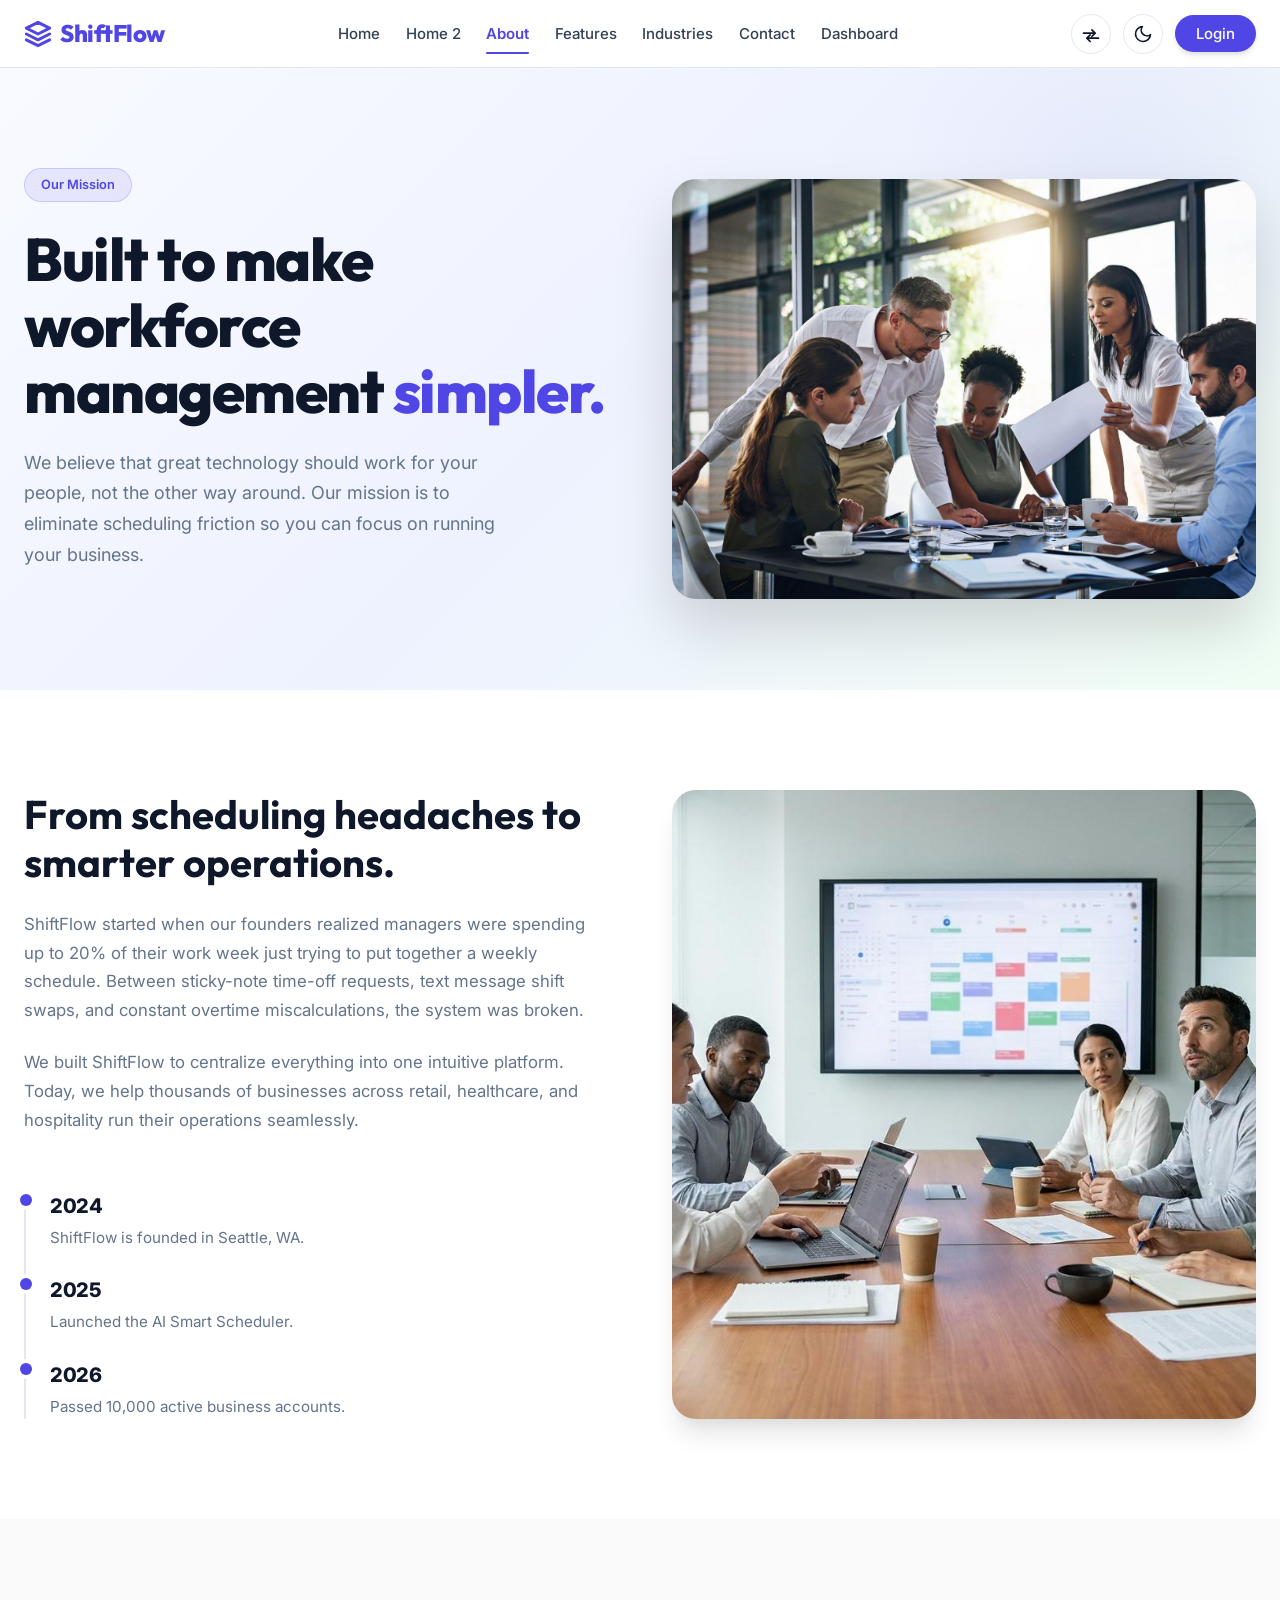
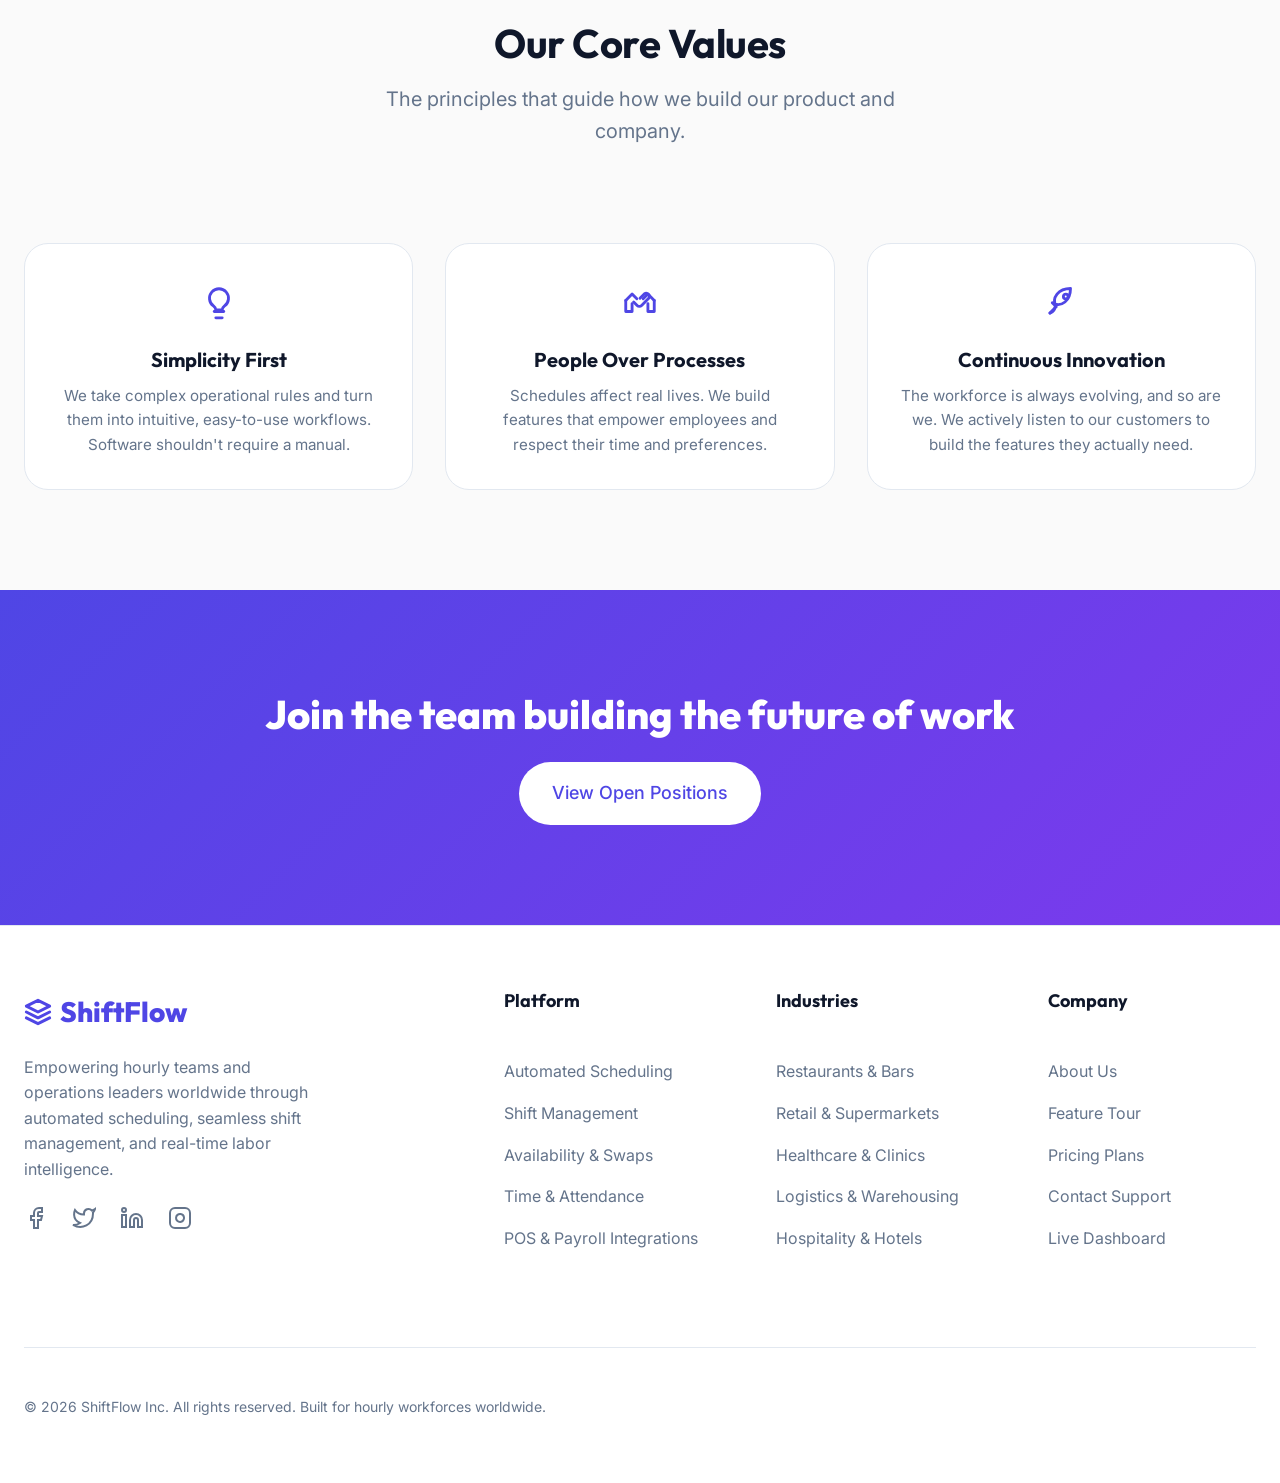
==== commit dd5bf425: "correction-" ====
--- a/about.html
+++ b/about.html
@@ -1,461 +1,490 @@
-<!DOCTYPE html>
-<html lang="en">
-
-<head>
-  <meta charset="UTF-8">
-  <meta name="viewport" content="width=device-width, initial-scale=1.0">
-  <title>About Us | ShiftFlow</title>
-  <meta name="description"
-    content="Learn about ShiftFlow's mission to simplify workforce scheduling and improve operational efficiency for teams everywhere.">
-  <link rel="preconnect" href="https://fonts.googleapis.com">
-  <link rel="preconnect" href="https://fonts.gstatic.com" crossorigin>
-  <link
-    href="https://fonts.googleapis.com/css2?family=Outfit:wght@300;400;500;600;700;800&family=Inter:wght@400;500;600&display=swap"
-    rel="stylesheet">
-  <link rel="stylesheet" href="assets/css/style.css">
-  <link rel="icon" type="image/svg+xml" href="assets/images/favicon.svg">
-  <link rel="stylesheet" href="assets/css/theme-fixes.css">
-  <link rel="stylesheet" href="assets/css/about.css">
-  <style>
-    /* ========== ABOUT PAGE STYLES ========== */
-
-    /* Hero Section */
-    .c-hero {
-      padding: 100px 0 80px;
-      background: linear-gradient(135deg, #f8faff 0%, #eef2ff 50%, #f0fdf4 100%);
-      position: relative;
-      overflow: hidden;
-    }
-
-    [data-theme="dark"] .c-hero {
-      background: linear-gradient(135deg, #0f172a 0%, #1e293b 50%, #0f1f15 100%);
-    }
-
-    .c-hero::before {
-      content: '';
-      position: absolute;
-      top: -100px;
-      right: -100px;
-      width: 500px;
-      height: 500px;
-      background: radial-gradient(circle, rgba(79, 70, 229, 0.08) 0%, transparent 70%);
-      border-radius: 50%;
-    }
-
-    .c-hero-inner {
-      display: grid;
-      grid-template-columns: 1fr 1fr;
-      gap: 4rem;
-      align-items: center;
-    }
-
-    .c-hero-breadcrumb {
-      display: flex;
-      align-items: center;
-      gap: 0.5rem;
-      font-size: 0.875rem;
-      color: var(--color-text-light);
-      margin-bottom: 1.5rem;
-    }
-
-    .c-hero-breadcrumb a {
-      color: var(--color-primary);
-      text-decoration: none;
-    }
-
-    .c-hero-breadcrumb a:hover {
-      text-decoration: underline;
-    }
-
-    .c-hero-badge {
-      display: inline-flex;
-      align-items: center;
-      gap: 0.5rem;
-      background: rgba(79, 70, 229, 0.1);
-      color: var(--color-primary);
-      padding: 0.35rem 1rem;
-      border-radius: 999px;
-      font-size: 0.8rem;
-      font-weight: 600;
-      margin-bottom: 1.5rem;
-      border: 1px solid rgba(79, 70, 229, 0.2);
-    }
-
-    .c-hero h1 {
-      font-size: clamp(2.5rem, 5vw, 3.75rem);
-      font-weight: 800;
-      line-height: 1.1;
-      letter-spacing: -1.5px;
-      color: var(--color-heading);
-      margin-bottom: 1.5rem;
-    }
-
-    .c-hero h1 span {
-      color: var(--color-primary);
-    }
-
-    .c-hero p {
-      font-size: 1.125rem;
-      color: var(--color-text-light);
-      line-height: 1.7;
-      max-width: 480px;
-      margin-bottom: 2.5rem;
-    }
-
-    .c-hero-visual {
-      position: relative;
-    }
-
-    .c-hero-img-wrap {
-      border-radius: var(--radius-lg);
-      overflow: hidden;
-      box-shadow: 0 30px 60px rgba(0, 0, 0, 0.15);
-      position: relative;
-    }
-
-    .c-hero-img-wrap img {
-      width: 100%;
-      height: 420px;
-      object-fit: cover;
-      display: block;
-    }
-
-    /* Our Story */
-    .our-story {
-      padding: 100px 0;
-      background: var(--color-surface);
-    }
-
-    .story-container {
-      display: grid;
-      grid-template-columns: 1fr 1fr;
-      gap: 4rem;
-      align-items: center;
-    }
-
-    .story-content h2 {
-      font-size: 2.5rem;
-      margin-bottom: 1.5rem;
-      color: var(--color-heading);
-      line-height: 1.2;
-    }
-
-    .story-content p {
-      font-size: 1.05rem;
-      color: var(--color-text-light);
-      line-height: 1.7;
-      margin-bottom: 1.5rem;
-    }
-
-    .timeline {
-      display: flex;
-      flex-direction: column;
-      gap: 1.5rem;
-      margin-top: 2rem;
-      border-left: 2px solid var(--color-border);
-      padding-left: 1.5rem;
-    }
-
-    .timeline-item {
-      position: relative;
-    }
-
-    .timeline-item::before {
-      content: '';
-      position: absolute;
-      left: -1.5rem;
-      top: 0;
-      width: 12px;
-      height: 12px;
-      background: var(--color-primary);
-      border-radius: 50%;
-      transform: translateX(-50%);
-      box-shadow: 0 0 0 4px var(--color-surface);
-    }
-
-    .timeline-year {
-      font-weight: 700;
-      color: var(--color-heading);
-      font-size: 1.1rem;
-      margin-bottom: 0.25rem;
-    }
-
-    .timeline-desc {
-      color: var(--color-text-light);
-      font-size: 0.95rem;
-    }
-
-    .story-visual {
-      position: relative;
-    }
-
-    .story-visual img {
-      width: 100%;
-      border-radius: var(--radius-lg);
-      box-shadow: var(--shadow-xl);
-    }
-
-    .floating-stat {
-      position: absolute;
-      background: var(--color-bg);
-      padding: 1.25rem;
-      border-radius: var(--radius-md);
-      box-shadow: var(--shadow-lg);
-      border: 1px solid var(--color-border);
-    }
-
-    .floating-stat.stat-1 {
-      top: -20px;
-      left: -20px;
-    }
-
-    .floating-stat.stat-2 {
-      bottom: -20px;
-      right: -20px;
-    }
-
-    .stat-num {
-      display: block;
-      font-size: 2rem;
-      font-weight: 800;
-      color: var(--color-primary);
-    }
-
-    .stat-text {
-      font-size: 0.85rem;
-      color: var(--color-text-light);
-      font-weight: 600;
-      text-transform: uppercase;
-    }
-
-    /* Values */
-    .values-section {
-      padding: 100px 0;
-      background: var(--color-bg);
-    }
-
-    .values-grid {
-      display: grid;
-      grid-template-columns: repeat(auto-fit, minmax(280px, 1fr));
-      gap: 2rem;
-      margin-top: 3rem;
-    }
-
-    .value-card {
-      background: var(--color-surface);
-      padding: 2rem;
-      border-radius: var(--radius-lg);
-      border: 1px solid var(--color-border);
-    }
-
-    .value-icon {
-      font-size: 2.5rem;
-      margin-bottom: 1.25rem;
-    }
-
-    .value-card h3 {
-      font-size: 1.25rem;
-      color: var(--color-heading);
-      margin-bottom: 0.75rem;
-    }
-
-    .value-card p {
-      font-size: 0.95rem;
-      color: var(--color-text-light);
-      line-height: 1.6;
-    }
-
-    /* CTA */
-    .c-cta {
-      padding: 100px 0;
-      background: linear-gradient(135deg, var(--color-primary) 0%, #7C3AED 100%);
-      text-align: center;
-      color: white;
-    }
-
-    .c-cta h2 {
-      font-size: 2.5rem;
-      margin-bottom: 1.5rem;
-      color: white;
-      font-weight: 800;
-    }
-
-    .c-cta .btn {
-      background: white;
-      color: var(--color-primary);
-    }
-
-    /* Responsive */
-    @media (max-width: 1024px) {
-
-      .c-hero-inner,
-      .story-container {
-        grid-template-columns: 1fr;
-        gap: 3rem;
-      }
-
-      .floating-stat {
-        position: static;
-        margin-top: 1rem;
-        display: inline-block;
-      }
-    }
-
-    /* ========== CORRECTIONS ========== */
-
-    /* Story image: fill the complete height of the content column, no floating overlays */
-    .story-container {
-      align-items: stretch;
-    }
-
-    .story-content {
-      display: flex;
-      flex-direction: column;
-      justify-content: center;
-    }
-
-    .story-visual {
-      height: 100%;
-      min-height: 100%;
-      display: flex;
-    }
-
-    .story-visual img {
-      width: 100%;
-      height: 100%;
-      min-height: 100%;
-      object-fit: cover;
-      border-radius: var(--radius-lg);
-      display: block;
-    }
-
-    /* Professional Core Value icons */
-    .value-card {
-      text-align: center;
-      display: flex;
-      flex-direction: column;
-      align-items: center;
-    }
-
-    .value-icon {
-      width: 52px;
-      height: 52px;
-      margin: 0 auto 1.25rem;
-      display: flex;
-      align-items: center;
-      justify-content: center;
-      color: var(--color-primary);
-    }
-
-    .value-icon svg {
-      width: 38px;
-      height: 38px;
-      display: block;
-    }
-
-    /* Tablet: 2 cards per row, third card centered without changing width */
-    @media (min-width: 768px) and (max-width: 1024px) {
-      .values-grid {
-        grid-template-columns: repeat(2, minmax(280px, 1fr));
-        justify-content: center;
-      }
-
-      .value-card:nth-child(3) {
-        grid-column: 1 / -1;
-        width: calc((100% - 2rem) / 2);
-        justify-self: center;
-      }
-    }
-
-    /* 1024px and below: hero content centered */
-    @media (max-width: 1024px) {
-      .c-hero-inner {
-        grid-template-columns: 1fr;
-        text-align: center;
-        justify-items: center;
-      }
-
-      .c-hero-inner>div:first-child {
-        display: flex;
-        flex-direction: column;
-        align-items: center;
-      }
-
-      .c-hero p {
-        max-width: 680px;
-      }
-
-      .c-hero-visual {
-        width: 100%;
-        max-width: 760px;
-      }
-
-      .story-container {
-        align-items: stretch;
-      }
-
-      .story-visual {
-        min-height: 420px;
-      }
-
-      .floating-stat {
-        display: none !important;
-      }
-    }
-
-    /* Mobile: one full-width card per row */
-    @media (max-width: 767px) {
-      .values-grid {
-        grid-template-columns: 1fr;
-      }
-
-      .value-card,
-      .value-card:nth-child(3) {
-        width: 100%;
-        grid-column: auto;
-      }
-
-      .story-visual {
-        min-height: 320px;
-      }
-
-      .story-visual img {
-        min-height: 320px;
-      }
-    }
-  </style>
-</head>
-
-<body>
-
-  <!-- Navigation -->
-  <nav class="navbar">
-    <div class="container nav-container">
-      <a href="index.html" class="brand">
-        <svg class="brand-icon" viewBox="0 0 24 24" fill="none" stroke="currentColor" stroke-width="2.5"
-          stroke-linecap="round" stroke-linejoin="round">
-          <path d="M12 2L2 7l10 5 10-5-10-5zM2 17l10 5 10-5M2 12l10 5 10-5" />
-        </svg>
-        ShiftFlow
-      </a>
-      <button class="mobile-menu-btn" aria-label="Toggle menu">
-        <svg viewBox="0 0 24 24" fill="none" stroke="currentColor" stroke-width="2" stroke-linecap="round"
-          stroke-linejoin="round">
-          <line x1="3" y1="12" x2="21" y2="12" />
-          <line x1="3" y1="6" x2="21" y2="6" />
-          <line x1="3" y1="18" x2="21" y2="18" />
-        </svg>
-      </button>
-      <ul class="nav-links">
+<!DOCTYPE html>
+<html lang="en">
+
+<head>
+  <meta charset="UTF-8">
+  <meta name="viewport" content="width=device-width, initial-scale=1.0">
+  <title>About Us | ShiftFlow</title>
+  <meta name="description"
+    content="Learn about ShiftFlow's mission to simplify workforce scheduling and improve operational efficiency for teams everywhere.">
+  <link rel="preconnect" href="https://fonts.googleapis.com">
+  <link rel="preconnect" href="https://fonts.gstatic.com" crossorigin>
+  <link
+    href="https://fonts.googleapis.com/css2?family=Outfit:wght@300;400;500;600;700;800&family=Inter:wght@400;500;600&display=swap"
+    rel="stylesheet">
+  <link rel="stylesheet" href="assets/css/style.css">
+  <link rel="icon" type="image/svg+xml" href="assets/images/favicon.svg">
+  <link rel="stylesheet" href="assets/css/theme-fixes.css">
+  <link rel="stylesheet" href="assets/css/about.css">
+  <style>
+    /* ========== ABOUT PAGE STYLES ========== */
+
+    /* Hero Section */
+    .c-hero {
+      padding: 100px 0 80px;
+      background: linear-gradient(135deg, #f8faff 0%, #eef2ff 50%, #f0fdf4 100%);
+      position: relative;
+      overflow: hidden;
+    }
+
+    [data-theme="dark"] .c-hero {
+      background: linear-gradient(135deg, #0f172a 0%, #1e293b 50%, #0f1f15 100%);
+    }
+
+    .c-hero::before {
+      content: '';
+      position: absolute;
+      top: -100px;
+      right: -100px;
+      width: 500px;
+      height: 500px;
+      background: radial-gradient(circle, rgba(79, 70, 229, 0.08) 0%, transparent 70%);
+      border-radius: 50%;
+    }
+
+    .c-hero-inner {
+      display: grid;
+      grid-template-columns: 1fr 1fr;
+      gap: 4rem;
+      align-items: center;
+    }
+
+    .c-hero-breadcrumb {
+      display: flex;
+      align-items: center;
+      gap: 0.5rem;
+      font-size: 0.875rem;
+      color: var(--color-text-light);
+      margin-bottom: 1.5rem;
+    }
+
+    .c-hero-breadcrumb a {
+      color: var(--color-primary);
+      text-decoration: none;
+    }
+
+    .c-hero-breadcrumb a:hover {
+      text-decoration: underline;
+    }
+
+    .c-hero-badge {
+      display: inline-flex;
+      align-items: center;
+      gap: 0.5rem;
+      background: rgba(79, 70, 229, 0.1);
+      color: var(--color-primary);
+      padding: 0.35rem 1rem;
+      border-radius: 999px;
+      font-size: 0.8rem;
+      font-weight: 600;
+      margin-bottom: 1.5rem;
+      border: 1px solid rgba(79, 70, 229, 0.2);
+    }
+
+    .c-hero h1 {
+      font-size: clamp(2.5rem, 5vw, 3.75rem);
+      font-weight: 800;
+      line-height: 1.1;
+      letter-spacing: -1.5px;
+      color: var(--color-heading);
+      margin-bottom: 1.5rem;
+    }
+
+    .c-hero h1 span {
+      color: var(--color-primary);
+    }
+
+    .c-hero p {
+      font-size: 1.125rem;
+      color: var(--color-text-light);
+      line-height: 1.7;
+      max-width: 480px;
+      margin-bottom: 2.5rem;
+    }
+
+    .c-hero-visual {
+      position: relative;
+    }
+
+    .c-hero-img-wrap {
+      border-radius: var(--radius-lg);
+      overflow: hidden;
+      box-shadow: 0 30px 60px rgba(0, 0, 0, 0.15);
+      position: relative;
+    }
+
+    .c-hero-img-wrap img {
+      width: 100%;
+      height: 420px;
+      object-fit: cover;
+      display: block;
+    }
+
+    /* Our Story */
+    .our-story {
+      padding: 100px 0;
+      background: var(--color-surface);
+    }
+
+    .story-container {
+      display: grid;
+      grid-template-columns: 1fr 1fr;
+      gap: 4rem;
+      align-items: center;
+    }
+
+    .story-content h2 {
+      font-size: 2.5rem;
+      margin-bottom: 1.5rem;
+      color: var(--color-heading);
+      line-height: 1.2;
+    }
+
+    .story-content p {
+      font-size: 1.05rem;
+      color: var(--color-text-light);
+      line-height: 1.7;
+      margin-bottom: 1.5rem;
+    }
+
+    .timeline {
+      display: flex;
+      flex-direction: column;
+      gap: 1.5rem;
+      margin-top: 2rem;
+      border-left: 2px solid var(--color-border);
+      padding-left: 1.5rem;
+    }
+
+    .timeline-item {
+      position: relative;
+      background: transparent !important;
+      text-align: left !important;
+      padding: 0 !important;
+    }
+
+    .timeline-item::before {
+      content: '';
+      position: absolute;
+      left: -1.5rem;
+      top: 4px;
+      width: 12px;
+      height: 12px;
+      background: var(--color-primary);
+      border-radius: 50%;
+      transform: translateX(-50%);
+      box-shadow: 0 0 0 4px var(--color-surface);
+    }
+
+    .timeline-year {
+      font-weight: 800;
+      color: var(--color-heading) !important;
+      font-size: 1.25rem;
+      margin-bottom: 0.25rem;
+      letter-spacing: -0.02em;
+    }
+
+    .timeline-desc {
+      color: var(--color-text-light) !important;
+      font-size: 0.95rem;
+    }
+
+    [data-theme="dark"] .timeline-item::before {
+      box-shadow: 0 0 0 4px var(--color-bg) !important;
+    }
+
+    .story-visual {
+      position: relative;
+    }
+
+    .story-visual img {
+      width: 100%;
+      border-radius: var(--radius-lg);
+      box-shadow: var(--shadow-xl);
+    }
+
+    .floating-stat {
+      position: absolute;
+      background: var(--color-bg);
+      padding: 1.25rem;
+      border-radius: var(--radius-md);
+      box-shadow: var(--shadow-lg);
+      border: 1px solid var(--color-border);
+    }
+
+    .floating-stat.stat-1 {
+      top: -20px;
+      left: -20px;
+    }
+
+    .floating-stat.stat-2 {
+      bottom: -20px;
+      right: -20px;
+    }
+
+    .stat-num {
+      display: block;
+      font-size: 2rem;
+      font-weight: 800;
+      color: var(--color-primary);
+    }
+
+    .stat-text {
+      font-size: 0.85rem;
+      color: var(--color-text-light);
+      font-weight: 600;
+      text-transform: uppercase;
+    }
+
+    /* Values */
+    .values-section {
+      padding: 100px 0;
+      background: var(--color-bg);
+    }
+
+    .values-grid {
+      display: grid;
+      grid-template-columns: repeat(auto-fit, minmax(280px, 1fr));
+      gap: 2rem;
+      margin-top: 3rem;
+    }
+
+    .value-card {
+      background: var(--color-surface);
+      padding: 2rem;
+      border-radius: var(--radius-lg);
+      border: 1px solid var(--color-border);
+    }
+
+    .value-icon {
+      font-size: 2.5rem;
+      margin-bottom: 1.25rem;
+    }
+
+    .value-card h3 {
+      font-size: 1.25rem;
+      color: var(--color-heading);
+      margin-bottom: 0.75rem;
+    }
+
+    .value-card p {
+      font-size: 0.95rem;
+      color: var(--color-text-light);
+      line-height: 1.6;
+    }
+
+    /* CTA */
+    .c-cta {
+      padding: 100px 0;
+      background: linear-gradient(135deg, var(--color-primary) 0%, #7C3AED 100%);
+      text-align: center;
+      color: white;
+    }
+
+    .c-cta h2 {
+      font-size: 2.5rem;
+      margin-bottom: 1.5rem;
+      color: white;
+      font-weight: 800;
+    }
+
+    .c-cta .btn {
+      background: white;
+      color: var(--color-primary);
+    }
+
+    /* Responsive */
+    @media (max-width: 1024px) {
+
+      .c-hero-inner,
+      .story-container {
+        grid-template-columns: 1fr;
+        gap: 3rem;
+      }
+
+      .floating-stat {
+        position: static;
+        margin-top: 1rem;
+        display: inline-block;
+      }
+    }
+
+    /* ========== CORRECTIONS ========== */
+
+    /* Story image: fill the complete height of the content column, no floating overlays */
+    .story-container {
+      align-items: stretch;
+    }
+
+    .story-content {
+      display: flex;
+      flex-direction: column;
+      justify-content: center;
+    }
+
+    .story-visual {
+      height: 100%;
+      min-height: 100%;
+      display: flex;
+    }
+
+    .story-visual img {
+      width: 100%;
+      height: 100%;
+      min-height: 100%;
+      object-fit: cover;
+      border-radius: var(--radius-lg);
+      display: block;
+    }
+
+    /* Professional Core Value icons */
+    .value-card {
+      text-align: center;
+      display: flex;
+      flex-direction: column;
+      align-items: center;
+    }
+
+    .value-icon {
+      width: 52px;
+      height: 52px;
+      margin: 0 auto 1.25rem;
+      display: flex;
+      align-items: center;
+      justify-content: center;
+      color: var(--color-primary);
+    }
+
+    .value-icon svg {
+      width: 38px;
+      height: 38px;
+      display: block;
+    }
+
+    /* Tablet: 2 cards per row, third card centered without changing width */
+    @media (min-width: 768px) and (max-width: 1024px) {
+      .values-grid {
+        grid-template-columns: repeat(2, minmax(280px, 1fr));
+        justify-content: center;
+      }
+
+      .value-card:nth-child(3) {
+        grid-column: 1 / -1;
+        width: calc((100% - 2rem) / 2);
+        justify-self: center;
+      }
+    }
+
+    /* 1024px and below: hero content centered */
+    @media (max-width: 1024px) {
+      .c-hero-inner {
+        grid-template-columns: 1fr;
+        text-align: center;
+        justify-items: center;
+      }
+
+      .c-hero-inner>div:first-child {
+        display: flex;
+        flex-direction: column;
+        align-items: center;
+      }
+
+      .c-hero p {
+        max-width: 680px;
+      }
+
+      .c-hero-visual {
+        width: 100%;
+        max-width: 760px;
+      }
+
+      .story-container {
+        align-items: stretch;
+      }
+
+      .story-visual {
+        min-height: 420px;
+      }
+
+      .floating-stat {
+        display: none !important;
+      }
+    }
+
+    /* Mobile: one full-width card per row */
+    @media (max-width: 767px) {
+      .values-grid {
+        grid-template-columns: 1fr;
+      }
+
+      .value-card,
+      .value-card:nth-child(3) {
+        width: 100%;
+        grid-column: auto;
+      }
+
+      .story-visual {
+        min-height: 320px;
+      }
+
+      .story-visual img {
+        min-height: 320px;
+      }
+    }
+  </style>
+</head>
+
+<body>
+
+  <!-- Navigation -->
+  <nav class="navbar">
+    <div class="container nav-container">
+      <a href="index.html" class="brand">
+        <svg class="brand-icon" viewBox="0 0 24 24" fill="none" stroke="currentColor" stroke-width="2.5"
+          stroke-linecap="round" stroke-linejoin="round">
+          <path d="M12 2L2 7l10 5 10-5-10-5zM2 17l10 5 10-5M2 12l10 5 10-5" />
+        </svg>
+        ShiftFlow
+      </a>
+      <button class="mobile-menu-btn" aria-label="Toggle menu">
+        <svg viewBox="0 0 24 24" fill="none" stroke="currentColor" stroke-width="2" stroke-linecap="round"
+          stroke-linejoin="round">
+          <line x1="3" y1="12" x2="21" y2="12" />
+          <line x1="3" y1="6" x2="21" y2="6" />
+          <line x1="3" y1="18" x2="21" y2="18" />
+        </svg>
+      </button>
+      <ul class="nav-links">
         <li><a href="index.html" class="nav-link">Home</a></li>
-        <li><a href="home-2.html" class="nav-link">Home 2</a></li>
-        <li><a href="about.html" class="nav-link active">About</a></li>
-        <li><a href="features.html" class="nav-link">Features</a></li>
-        <li><a href="industries.html" class="nav-link">Industries</a></li>
-        <li><a href="contact.html" class="nav-link">Contact</a></li>
-        <li><a href="dashboard.html" class="nav-link">Dashboard</a></li>
-      </ul>
-      <div class="nav-actions">
+        <li><a href="home-2.html" class="nav-link">Home 2</a></li>
+        <li><a href="about.html" class="nav-link active">About</a></li>
+        <li><a href="features.html" class="nav-link">Features</a></li>
+        <li><a href="industries.html" class="nav-link">Industries</a></li>
+        <li><a href="contact.html" class="nav-link">Contact</a></li>
+        <li><a href="dashboard.html" class="nav-link">Dashboard</a></li>
+        <li class="mobile-nav-actions">
+          <div class="mobile-actions-wrapper">
+            <div class="mobile-icon-toggles">
+              <button class="btn-icon rtl-toggle" aria-label="Toggle RTL" title="Toggle RTL">
+                <svg viewBox="0 0 24 24" fill="none" stroke="currentColor" stroke-width="2" stroke-linecap="round" stroke-linejoin="round">
+                  <path d="M17 11H3M17 11L13 7M17 11L13 15M7 17H21M7 17L11 13M7 17L11 21" />
+                </svg>
+              </button>
+              <button class="btn-icon theme-toggle" aria-label="Toggle Theme" title="Toggle Theme">
+                <svg class="moon-icon" viewBox="0 0 24 24" fill="none" stroke="currentColor" stroke-width="2" stroke-linecap="round" stroke-linejoin="round">
+                  <path d="M21 12.79A9 9 0 1 1 11.21 3 7 7 0 0 0 21 12.79z" />
+                </svg>
+                <svg class="sun-icon" viewBox="0 0 24 24" fill="none" stroke="currentColor" stroke-width="2" stroke-linecap="round" stroke-linejoin="round" style="display:none;">
+                  <circle cx="12" cy="12" r="5" />
+                  <path d="M12 1v2M12 21v2M4.22 4.22l1.42 1.42M18.36 18.36l1.42 1.42M1 12h2M21 12h2M4.22 19.78l1.42-1.42M18.36 5.64l1.42-1.42" />
+                </svg>
+              </button>
+            </div>
+            <a href="login.html" class="btn btn-primary btn-mobile-login">Login</a>
+          </div>
+        </li>
+      </ul>
+      <div class="nav-actions">
         <button class="btn-icon rtl-toggle" aria-label="Toggle RTL" title="Toggle RTL">
           <svg viewBox="0 0 24 24" fill="none" stroke="currentColor" stroke-width="2" stroke-linecap="round" stroke-linejoin="round">
             <path d="M17 11H3M17 11L13 7M17 11L13 15M7 17H21M7 17L11 13M7 17L11 21" />
@@ -470,172 +499,213 @@
             <path d="M12 1v2M12 21v2M4.22 4.22l1.42 1.42M18.36 18.36l1.42 1.42M1 12h2M21 12h2M4.22 19.78l1.42-1.42M18.36 5.64l1.42-1.42" />
           </svg>
         </button>
-        <a href="login.html" class="btn btn-primary">Login</a>
-      </div>
-    </div>
-  </nav>
-
-  <!-- 1. Hero Section -->
-  <section class="c-hero">
-    <div class="container">
-      <div class="c-hero-inner">
-        <div>
-
-          <span class="c-hero-badge">Our Mission</span>
-          <h1>Built to make workforce management <span>simpler.</span></h1>
-          <p>We believe that great technology should work for your people, not the other way around. Our mission is to
-            eliminate scheduling friction so you can focus on running your business.</p>
-
-        </div>
-        <div class="c-hero-visual">
-          <div class="c-hero-img-wrap">
-            <img src="assets/images/abt-hero.jpg" alt="Team collaboration">
-          </div>
-        </div>
-      </div>
-    </div>
-  </section>
-
-  <!-- 2. Our Story -->
-  <section class="our-story" id="story">
-    <div class="container story-container">
-      <div class="story-content">
-        <h2>From scheduling headaches to smarter operations.</h2>
-        <p>ShiftFlow started when our founders realized managers were spending up to 20% of their work week just trying
-          to put together a weekly schedule. Between sticky-note time-off requests, text message shift swaps, and
-          constant overtime miscalculations, the system was broken.</p>
-        <p>We built ShiftFlow to centralize everything into one intuitive platform. Today, we help thousands of
-          businesses across retail, healthcare, and hospitality run their operations seamlessly.</p>
-
-        <div class="timeline">
-          <div class="timeline-item">
-            <div class="timeline-year">2024</div>
-            <div class="timeline-desc">ShiftFlow is founded in Seattle, WA.</div>
-          </div>
-          <div class="timeline-item">
-            <div class="timeline-year">2025</div>
-            <div class="timeline-desc">Launched the AI Smart Scheduler.</div>
-          </div>
-          <div class="timeline-item">
-            <div class="timeline-year">2026</div>
-            <div class="timeline-desc">Passed 10,000 active business accounts.</div>
-          </div>
-        </div>
-      </div>
-      <div class="story-visual">
-        <img src="assets/images/story.jpg" alt="Our team working">
-      </div>
-    </div>
-  </section>
-
-  <!-- 3. Values -->
-  <section class="values-section">
-    <div class="container">
-      <div class="section-header center">
-        <h2 class="section-title">Our Core Values</h2>
-        <p class="section-subtitle">The principles that guide how we build our product and company.</p>
-      </div>
-      <div class="values-grid">
-        <div class="value-card">
-          <div class="value-icon" aria-hidden="true">
-            <svg viewBox="0 0 24 24" fill="none" stroke="currentColor" stroke-width="1.8" stroke-linecap="round"
-              stroke-linejoin="round">
-              <path d="M9 18h6"></path>
-              <path d="M10 22h4"></path>
-              <path d="M8.5 14.5A6 6 0 1 1 15.5 14.5c-.9.7-1.5 1.6-1.5 2.5h-4c0-.9-.6-1.8-1.5-2.5Z"></path>
-            </svg>
-          </div>
-          <h3>Simplicity First</h3>
-          <p>We take complex operational rules and turn them into intuitive, easy-to-use workflows. Software shouldn't
-            require a manual.</p>
-        </div>
-        <div class="value-card">
-          <div class="value-icon" aria-hidden="true">
-            <svg viewBox="0 0 24 24" fill="none" stroke="currentColor" stroke-width="1.8" stroke-linecap="round"
-              stroke-linejoin="round">
-              <path d="M8 12l2.2 2.2a2 2 0 0 0 2.8 0l4.5-4.5a2 2 0 0 0-2.8-2.8L12 9.6"></path>
-              <path d="M3 11l4-4 3 3"></path>
-              <path d="M21 11l-4-4-3 3"></path>
-              <path d="M3 11v7h4v-5"></path>
-              <path d="M21 11v7h-4v-5"></path>
-            </svg>
-          </div>
-          <h3>People Over Processes</h3>
-          <p>Schedules affect real lives. We build features that empower employees and respect their time and
-            preferences.</p>
-        </div>
-        <div class="value-card">
-          <div class="value-icon" aria-hidden="true">
-            <svg viewBox="0 0 24 24" fill="none" stroke="currentColor" stroke-width="1.8" stroke-linecap="round"
-              stroke-linejoin="round">
-              <path d="M5 19c2.5-1 3.5-3 3.5-5.5"></path>
-              <path d="M9 15c-1.5-2.5-1.5-5.5.5-8 2.5-3 6.5-3.5 8.5-3.5 0 2-.5 6-3.5 8.5-2.5 2-5.5 2-8 .5Z"></path>
-              <path d="M8 16l-3 3"></path>
-              <circle cx="15" cy="8.5" r="1.5"></circle>
-            </svg>
-          </div>
-          <h3>Continuous Innovation</h3>
-          <p>The workforce is always evolving, and so are we. We actively listen to our customers to build the features
-            they actually need.</p>
-        </div>
-      </div>
-    </div>
-  </section>
-
-  <!-- 4. CTA -->
-  <section class="c-cta">
-    <div class="container">
-      <h2>Join the team building the future of work</h2>
-      <a href="contact.html" class="btn btn-large">View Open Positions</a>
-    </div>
-  </section>
-
-  <!-- Footer -->
-  <footer class="footer">
-    <div class="container">
-      <div class="footer-grid">
-        <div class="footer-col brand-col">
-          <a href="index.html" class="brand">
-            <svg class="brand-icon" viewBox="0 0 24 24" fill="none" stroke="currentColor" stroke-width="2.5"
-              stroke-linecap="round" stroke-linejoin="round">
-              <path d="M12 2L2 7l10 5 10-5-10-5zM2 17l10 5 10-5M2 12l10 5 10-5" />
-            </svg>
-            ShiftFlow
-          </a>
-          <p class="footer-desc">Empowering hourly teams to do their best work through intelligent scheduling and
-            workforce management.</p>
-        </div>
-        <div class="footer-col">
-          <h4>Platform</h4>
-          <ul>
-            <li><a href="features.html">Scheduling</a></li>
-            <li><a href="#">Time &amp; Attendance</a></li>
-            <li><a href="#">Team Communication</a></li>
-          </ul>
-        </div>
-        <div class="footer-col">
-          <h4>Solutions</h4>
-          <ul>
-            <li><a href="industries.html">Restaurants</a></li>
-            <li><a href="#">Retail</a></li>
-            <li><a href="#">Healthcare</a></li>
-          </ul>
-        </div>
-        <div class="footer-col">
-          <h4>Company</h4>
-          <ul>
-            <li><a href="about.html">About Us</a></li>
-            <li><a href="contact.html">Contact</a></li>
-          </ul>
-        </div>
-      </div>
-      <div class="footer-bottom">
-        <p>&copy; 2026 ShiftFlow Inc. All rights reserved.</p>
-      </div>
-    </div>
-  </footer>
-
-  <script src="assets/js/main.js"></script>
-</body>
-
+        <a href="login.html" class="btn btn-primary">Login</a>
+      </div>
+    </div>
+  </nav>
+
+  <!-- 1. Hero Section -->
+  <section class="c-hero">
+    <div class="container">
+      <div class="c-hero-inner">
+        <div>
+
+          <span class="c-hero-badge">Our Mission</span>
+          <h1>Built to make workforce management <span>simpler.</span></h1>
+          <p>We believe that great technology should work for your people, not the other way around. Our mission is to
+            eliminate scheduling friction so you can focus on running your business.</p>
+
+        </div>
+        <div class="c-hero-visual">
+          <div class="c-hero-img-wrap">
+            <img src="assets/images/abt-hero.jpg" alt="Team collaboration">
+          </div>
+        </div>
+      </div>
+    </div>
+  </section>
+
+  <!-- 2. Our Story -->
+  <section class="our-story" id="story">
+    <div class="container story-container">
+      <div class="story-content">
+        <h2>From scheduling headaches to smarter operations.</h2>
+        <p>ShiftFlow started when our founders realized managers were spending up to 20% of their work week just trying
+          to put together a weekly schedule. Between sticky-note time-off requests, text message shift swaps, and
+          constant overtime miscalculations, the system was broken.</p>
+        <p>We built ShiftFlow to centralize everything into one intuitive platform. Today, we help thousands of
+          businesses across retail, healthcare, and hospitality run their operations seamlessly.</p>
+
+        <div class="timeline">
+          <div class="timeline-item">
+            <div class="timeline-year">2024</div>
+            <div class="timeline-desc">ShiftFlow is founded in Seattle, WA.</div>
+          </div>
+          <div class="timeline-item">
+            <div class="timeline-year">2025</div>
+            <div class="timeline-desc">Launched the AI Smart Scheduler.</div>
+          </div>
+          <div class="timeline-item">
+            <div class="timeline-year">2026</div>
+            <div class="timeline-desc">Passed 10,000 active business accounts.</div>
+          </div>
+        </div>
+      </div>
+      <div class="story-visual">
+        <img src="assets/images/story.jpg" alt="Our team working">
+      </div>
+    </div>
+  </section>
+
+  <!-- 3. Values -->
+  <section class="values-section">
+    <div class="container">
+      <div class="section-header center">
+        <h2 class="section-title">Our Core Values</h2>
+        <p class="section-subtitle">The principles that guide how we build our product and company.</p>
+      </div>
+      <div class="values-grid">
+        <div class="value-card">
+          <div class="value-icon" aria-hidden="true">
+            <svg viewBox="0 0 24 24" fill="none" stroke="currentColor" stroke-width="1.8" stroke-linecap="round"
+              stroke-linejoin="round">
+              <path d="M9 18h6"></path>
+              <path d="M10 22h4"></path>
+              <path d="M8.5 14.5A6 6 0 1 1 15.5 14.5c-.9.7-1.5 1.6-1.5 2.5h-4c0-.9-.6-1.8-1.5-2.5Z"></path>
+            </svg>
+          </div>
+          <h3>Simplicity First</h3>
+          <p>We take complex operational rules and turn them into intuitive, easy-to-use workflows. Software shouldn't
+            require a manual.</p>
+        </div>
+        <div class="value-card">
+          <div class="value-icon" aria-hidden="true">
+            <svg viewBox="0 0 24 24" fill="none" stroke="currentColor" stroke-width="1.8" stroke-linecap="round"
+              stroke-linejoin="round">
+              <path d="M8 12l2.2 2.2a2 2 0 0 0 2.8 0l4.5-4.5a2 2 0 0 0-2.8-2.8L12 9.6"></path>
+              <path d="M3 11l4-4 3 3"></path>
+              <path d="M21 11l-4-4-3 3"></path>
+              <path d="M3 11v7h4v-5"></path>
+              <path d="M21 11v7h-4v-5"></path>
+            </svg>
+          </div>
+          <h3>People Over Processes</h3>
+          <p>Schedules affect real lives. We build features that empower employees and respect their time and
+            preferences.</p>
+        </div>
+        <div class="value-card">
+          <div class="value-icon" aria-hidden="true">
+            <svg viewBox="0 0 24 24" fill="none" stroke="currentColor" stroke-width="1.8" stroke-linecap="round"
+              stroke-linejoin="round">
+              <path d="M5 19c2.5-1 3.5-3 3.5-5.5"></path>
+              <path d="M9 15c-1.5-2.5-1.5-5.5.5-8 2.5-3 6.5-3.5 8.5-3.5 0 2-.5 6-3.5 8.5-2.5 2-5.5 2-8 .5Z"></path>
+              <path d="M8 16l-3 3"></path>
+              <circle cx="15" cy="8.5" r="1.5"></circle>
+            </svg>
+          </div>
+          <h3>Continuous Innovation</h3>
+          <p>The workforce is always evolving, and so are we. We actively listen to our customers to build the features
+            they actually need.</p>
+        </div>
+      </div>
+    </div>
+  </section>
+
+  <!-- 4. CTA -->
+  <section class="c-cta">
+    <div class="container">
+      <h2>Join the team building the future of work</h2>
+      <a href="contact.html" class="btn btn-large">View Open Positions</a>
+    </div>
+  </section>
+
+  <!-- Footer -->
+  <footer class="footer">
+    <div class="container">
+      <div class="footer-grid">
+        <div class="footer-col brand-col">
+          <a href="index.html" class="footer-brand">
+            <svg class="brand-icon" viewBox="0 0 24 24" fill="none" stroke="currentColor" stroke-width="2.5"
+              stroke-linecap="round" stroke-linejoin="round">
+              <path d="M12 2L2 7l10 5 10-5-10-5zM2 17l10 5 10-5M2 12l10 5 10-5" />
+            </svg>
+            ShiftFlow
+          </a>
+          <p class="footer-desc">
+            Empowering hourly teams and operations leaders worldwide through automated scheduling, seamless shift
+            management, and real-time labor intelligence.
+          </p>
+          <div class="social-icons">
+            <a href="#" class="social-icon" aria-label="Facebook">
+              <svg viewBox="0 0 24 24" fill="none" stroke="currentColor" stroke-width="2">
+                <path d="M18 2h-3a5 5 0 0 0-5 5v3H7v4h3v8h4v-8h3l1-4h-4V7a1 1 0 0 1 1-1h3z" />
+              </svg>
+            </a>
+            <a href="#" class="social-icon" aria-label="Twitter">
+              <svg viewBox="0 0 24 24" fill="none" stroke="currentColor" stroke-width="2">
+                <path
+                  d="M23 3a10.9 10.9 0 0 1-3.14 1.53 4.48 4.48 0 0 0-7.86 3v1A10.66 10.66 0 0 1 3 4s-4 9 5 13a11.64 11.64 0 0 1-7 2c9 5 20 0 20-11.5a4.5 4.5 0 0 0-.08-.83A7.72 7.72 0 0 0 23 3z" />
+              </svg>
+            </a>
+            <a href="#" class="social-icon" aria-label="LinkedIn">
+              <svg viewBox="0 0 24 24" fill="none" stroke="currentColor" stroke-width="2">
+                <path d="M16 8a6 6 0 0 1 6 6v7h-4v-7a2 2 0 0 0-2-2 2 2 0 0 0-2 2v7h-4v-7a6 6 0 0 1 6-6zM2 9h4v12H2z" />
+                <circle cx="4" cy="4" r="2" />
+              </svg>
+            </a>
+            <a href="#" class="social-icon" aria-label="Instagram">
+              <svg viewBox="0 0 24 24" fill="none" stroke="currentColor" stroke-width="2">
+                <rect x="2" y="2" width="20" height="20" rx="5" ry="5" />
+                <path d="M16 11.37A4 4 0 1 1 12.63 8 4 4 0 0 1 16 11.37z" />
+                <line x1="17.5" y1="6.5" x2="17.51" y2="6.5" />
+              </svg>
+            </a>
+          </div>
+        </div>
+        <div class="footer-col">
+          <h4>Platform</h4>
+          <ul>
+            <li><a href="features.html">Automated Scheduling</a></li>
+            <li><a href="features.html">Shift Management</a></li>
+            <li><a href="features.html">Availability &amp; Swaps</a></li>
+            <li><a href="dashboard.html">Time &amp; Attendance</a></li>
+            <li><a href="features.html">POS &amp; Payroll Integrations</a></li>
+          </ul>
+        </div>
+        <div class="footer-col">
+          <h4>Industries</h4>
+          <ul>
+            <li><a href="industries.html">Restaurants &amp; Bars</a></li>
+            <li><a href="industries.html">Retail &amp; Supermarkets</a></li>
+            <li><a href="industries.html">Healthcare &amp; Clinics</a></li>
+            <li><a href="industries.html">Logistics &amp; Warehousing</a></li>
+            <li><a href="industries.html">Hospitality &amp; Hotels</a></li>
+          </ul>
+        </div>
+        <div class="footer-col">
+          <h4>Company</h4>
+          <ul>
+            <li><a href="about.html">About Us</a></li>
+            <li><a href="features.html">Feature Tour</a></li>
+            <li><a href="index.html#pricing">Pricing Plans</a></li>
+            <li><a href="contact.html">Contact Support</a></li>
+            <li><a href="dashboard.html">Live Dashboard</a></li>
+          </ul>
+        </div>
+      </div>
+      <div class="footer-bottom">
+        <p>&copy; 2026 ShiftFlow Inc. All rights reserved. Built for hourly workforces worldwide.</p>
+      </div>
+    </div>
+    <button class="scroll-top" id="scrollTopBtn" aria-label="Scroll to top">
+      <svg viewBox="0 0 24 24" fill="none" stroke="currentColor" stroke-width="2" stroke-linecap="round"
+        stroke-linejoin="round">
+        <path d="M12 19V5M5 12l7-7 7 7" />
+      </svg>
+    </button>
+  </footer>
+
+  <script src="assets/js/main.js"></script>
+</body>
+
 </html>
--- a/assets/css/style.css
+++ b/assets/css/style.css
@@ -1,1213 +1,1241 @@
-/* ==========================================================================
-   Design System & Tokens
-   ========================================================================== */
-:root {
-  /* Colors */
-  --color-primary: #4F46E5;
-  --color-primary-hover: #4338CA;
-  --color-secondary: #0F172A;
-  --color-accent: #38BDF8;
-
-  --color-bg: #FAFAFA;
-  --color-surface: #FFFFFF;
-  --color-text: #334155;
-  --color-text-light: #64748B;
-  --color-heading: #0F172A;
-
-  --color-border: #E2E8F0;
-
-  /* Utilities */
-  --color-success: #10B981;
-  --color-warning: #F59E0B;
-  --color-error: #EF4444;
-
-  /* Typography */
-  --font-primary: 'Outfit', sans-serif;
-  --font-secondary: 'Inter', sans-serif;
-
-  /* Spacing */
-  --space-1: 0.25rem;
-  --space-2: 0.5rem;
-  --space-3: 1rem;
-  --space-4: 1.5rem;
-  --space-5: 2rem;
-  --space-6: 3rem;
-  --space-8: 4rem;
-  --space-12: 6rem;
-  --space-16: 8rem;
-
-  /* Border Radius */
-  --radius-sm: 0.375rem;
-  --radius-md: 0.75rem;
-  --radius-lg: 1.5rem;
-  --radius-full: 9999px;
-
-  /* Shadows */
-  --shadow-sm: 0 1px 2px 0 rgba(0, 0, 0, 0.05);
-  --shadow-md: 0 4px 6px -1px rgba(0, 0, 0, 0.1), 0 2px 4px -1px rgba(0, 0, 0, 0.06);
-  --shadow-lg: 0 10px 15px -3px rgba(0, 0, 0, 0.1), 0 4px 6px -2px rgba(0, 0, 0, 0.05);
-  --shadow-xl: 0 20px 25px -5px rgba(0, 0, 0, 0.1), 0 10px 10px -5px rgba(0, 0, 0, 0.04);
-  --shadow-glow: 0 0 40px rgba(79, 70, 229, 0.3);
-
-  /* Transitions */
-  --transition-fast: 0.15s ease-in-out;
-  --transition-normal: 0.3s ease-in-out;
-}
-
-/* Dark Theme Overrides */
-[data-theme="dark"] {
-  --color-bg: #0F172A;
-  --color-surface: #1E293B;
-  --color-heading: #F8FAFC;
-  --color-text: #CBD5E1;
-  --color-text-light: #94A3B8;
-  --color-border: #334155;
-  --shadow-sm: 0 1px 2px 0 rgba(0, 0, 0, 0.5);
-  --shadow-md: 0 4px 6px -1px rgba(0, 0, 0, 0.5);
-  --shadow-lg: 0 10px 15px -3px rgba(0, 0, 0, 0.5);
-}
-
-/* RTL Support */
-[dir="rtl"] {
-  text-align: right;
-  direction: rtl;
-}
-
-[dir="rtl"] .nav-container,
-[dir="rtl"] .footer-grid {
-  flex-direction: row-reverse;
-}
-
-[dir="rtl"] .nav-links {
-  margin-right: auto;
-  margin-left: 0;
-}
-
-[dir="rtl"] .nav-actions {
-  margin-right: 0;
-  margin-left: 0;
-}
-
-[dir="rtl"] .hero-container,
-[dir="rtl"] .hero-container-h2 {
-  flex-direction: row-reverse;
-}
-
-/* ==========================================================================
-   Base Styles
-   ========================================================================== */
-* {
-  margin: 0;
-  padding: 0;
-  box-sizing: border-box;
-}
-
-html {
-  scroll-behavior: smooth;
-}
-
-body {
-  font-family: var(--font-secondary);
-  background-color: var(--color-bg);
-  color: var(--color-text);
-  line-height: 1.6;
-  -webkit-font-smoothing: antialiased;
-}
-
-img {
-  max-width: 100%;
-  height: auto;
-  object-fit: cover;
-  display: block;
-}
-
-h1,
-h2,
-h3,
-h4,
-h5,
-h6 {
-  font-family: var(--font-primary);
-  color: var(--color-heading);
-  line-height: 1.2;
-}
-
-a {
-  text-decoration: none;
-  color: inherit;
-  transition: color var(--transition-fast);
-}
-
-ul {
-  list-style: none;
-}
-
-img {
-  max-width: 100%;
-  height: auto;
-  display: block;
-}
-
-/* ==========================================================================
-   Layout
-   ========================================================================== */
-.container {
-  width: 100%;
-  max-width: 1280px;
-  margin: 0 auto;
-  padding: 0 var(--space-4);
-}
-
-section {
-  padding: var(--space-16) 0;
-}
-
-.center {
-  text-align: center;
-}
-
-/* ==========================================================================
-   Components
-   ========================================================================== */
-
-/* Buttons */
-.btn {
-  display: inline-flex;
-  align-items: center;
-  justify-content: center;
-  padding: 0.75rem 1.5rem;
-  font-family: var(--font-secondary);
-  font-weight: 500;
-  border-radius: var(--radius-full);
-  cursor: pointer;
-  transition: all var(--transition-fast);
-  border: 1.5px solid transparent;
-}
-
-.btn-large {
-  padding: 1rem 2rem;
-  font-size: 1.125rem;
-}
-
-.btn-primary {
-  background-color: var(--color-primary);
-  color: white;
-  box-shadow: var(--shadow-md);
-}
-
-.btn-primary:hover {
-  background-color: var(--color-primary-hover);
-  transform: translateY(-2px);
-  box-shadow: var(--shadow-lg);
-}
-
-.btn-secondary {
-  background-color: white;
-  color: var(--color-heading);
-  border-color: var(--color-border);
-  box-shadow: var(--shadow-sm);
-}
-
-.btn-secondary:hover {
-  border-color: var(--color-text-light);
-  transform: translateY(-2px);
-}
-
-.btn-outline {
-  background-color: transparent;
-  color: var(--color-heading);
-  border-color: var(--color-border);
-}
-
-.btn-outline:hover {
-  border-color: var(--color-heading);
-}
-
-.btn-outline-light {
-  background-color: transparent;
-  color: white;
-  border-color: rgba(255, 255, 255, 0.3);
-}
-
-.btn-outline-light:hover {
-  border-color: white;
-  background-color: rgba(255, 255, 255, 0.1);
-}
-
-/* ==========================================================================
-   Navigation
-   ========================================================================== */
-.navbar {
-  position: sticky;
-  top: 0;
-  z-index: 100;
-  background-color: rgba(255, 255, 255, 0.8);
-  backdrop-filter: blur(12px);
-  border-bottom: 1px solid var(--color-border);
-  padding: var(--space-3) 0;
-}
-
-.nav-container {
-  display: flex;
-  align-items: center;
-  justify-content: space-between;
-}
-
-.brand {
-  font-family: var(--font-primary);
-  font-size: 1.5rem;
-  font-weight: 800;
-  color: var(--color-primary);
-  letter-spacing: -0.5px;
-}
-
-.nav-links {
-  display: flex;
-  gap: var(--space-6);
-}
-
-.nav-links a {
-  font-weight: 500;
-
-}
-
-.nav-links a:hover {
-  color: var(--color-primary);
-}
-
-.nav-actions {
-  display: flex;
-  gap: var(--space-3);
-}
-
-/* ==========================================================================
-   1. Hero Section
-   ========================================================================== */
-.hero {
-  padding: var(--space-16) 0 var(--space-12);
-  background: radial-gradient(circle at 10% 20%, rgba(79, 70, 229, 0.05) 0%, transparent 50%),
-    radial-gradient(circle at 90% 80%, rgba(56, 189, 248, 0.05) 0%, transparent 50%);
-  overflow: hidden;
-}
-
-.hero-container {
-  display: grid;
-  grid-template-columns: 1fr 1fr;
-  gap: var(--space-12);
-  align-items: center;
-}
-
-.hero-content {
-  max-width: 600px;
-}
-
-.hero-title {
-  font-size: 4rem;
-  font-weight: 800;
-  line-height: 1.1;
-  letter-spacing: -1.5px;
-  margin-bottom: var(--space-4);
-}
-
-.hero-title span {
-  display: block;
-  background: linear-gradient(135deg, var(--color-primary), var(--color-accent));
-  -webkit-text-fill-color: transparent;
-}
-
-.hero-subtitle {
-  font-size: 1.25rem;
-  color: var(--color-text-light);
-  margin-bottom: var(--space-8);
-}
-
-.hero-actions {
-  display: flex;
-  gap: var(--space-4);
-  margin-bottom: var(--space-8);
-}
-
-.hero-trust p {
-  font-size: 0.875rem;
-  color: var(--color-text-light);
-  font-weight: 500;
-  margin-bottom: var(--space-3);
-  text-transform: uppercase;
-  letter-spacing: 1px;
-}
-
-.trust-logos {
-  display: flex;
-  gap: var(--space-4);
-}
-
-.trust-logo {
-  width: 100px;
-  height: 30px;
-  background-color: var(--color-border);
-  border-radius: var(--radius-sm);
-  opacity: 0.5;
-}
-
-.hero-visual {
-  position: relative;
-  perspective: 1000px;
-}
-
-.dashboard-mockup {
-  background-color: var(--color-surface);
-  border-radius: var(--radius-lg);
-  box-shadow: var(--shadow-xl);
-  border: 1px solid var(--color-border);
-  overflow: hidden;
-  transform: rotateY(-10deg) rotateX(5deg) translateZ(0);
-  transition: transform var(--transition-normal);
-}
-
-.dashboard-mockup:hover {
-  transform: rotateY(0) rotateX(0) translateZ(0);
-}
-
-.mockup-header {
-  background-color: #F8FAFC;
-  padding: 1rem;
-  border-bottom: 1px solid var(--color-border);
-  display: flex;
-  gap: 8px;
-}
-
-.dot {
-  width: 12px;
-  height: 12px;
-  border-radius: 50%;
-}
-
-.dot.red {
-  background-color: #FF5F56;
-}
-
-.dot.yellow {
-  background-color: #FFBD2E;
-}
-
-.dot.green {
-  background-color: #27C93F;
-}
-
-.mockup-body {
-  padding: 1.5rem;
-}
-
-.calendar-grid {
-  display: grid;
-  grid-template-columns: repeat(5, 1fr);
-  gap: 0.5rem;
-}
-
-.cal-item {
-  padding: 0.5rem;
-  border-radius: var(--radius-sm);
-  font-size: 0.75rem;
-}
-
-.cal-item.header {
-  font-weight: 600;
-  text-align: center;
-  color: var(--color-text-light);
-  margin-bottom: 0.5rem;
-}
-
-.cal-item.shift {
-  padding: 0.75rem;
-  color: white;
-  font-weight: 500;
-}
-
-.shift.blue {
-  background-color: rgba(79, 70, 229, 0.9);
-}
-
-.shift.green {
-  background-color: rgba(16, 185, 129, 0.9);
-}
-
-.shift.purple {
-  background-color: rgba(139, 92, 246, 0.9);
-}
-
-.shift.orange {
-  background-color: rgba(245, 158, 11, 0.9);
-}
-
-.floating-card {
-  position: absolute;
-  background: rgba(255, 255, 255, 0.9);
-  backdrop-filter: blur(8px);
-  padding: 1rem;
-  border-radius: var(--radius-md);
-  box-shadow: var(--shadow-lg);
-  display: flex;
-  align-items: center;
-  gap: 1rem;
-  border: 1px solid var(--color-border);
-  animation: float 6s ease-in-out infinite;
-}
-
-.card-labor {
-  bottom: -20px;
-  left: -40px;
-  animation-delay: 0s;
-}
-
-.card-swap {
-  top: 40px;
-  right: -40px;
-  animation-delay: 3s;
-}
-
-.floating-card .icon {
-  font-size: 1.5rem;
-  background: var(--color-bg);
-  width: 40px;
-  height: 40px;
-  display: flex;
-  align-items: center;
-  justify-content: center;
-  border-radius: var(--radius-sm);
-}
-
-.floating-card .details {
-  display: flex;
-  flex-direction: column;
-}
-
-.floating-card .label {
-  font-size: 0.75rem;
-  color: var(--color-text-light);
-  font-weight: 600;
-}
-
-.floating-card .value {
-  font-weight: 700;
-  color: var(--color-heading);
-}
-
-@keyframes float {
-  0% {
-    transform: translateY(0px);
-  }
-
-  50% {
-    transform: translateY(-15px);
-  }
-
-  100% {
-    transform: translateY(0px);
-  }
-}
-
-/* ==========================================================================
-   2. Features Section
-   ========================================================================== */
-.features {
-  background-color: white;
-}
-
-.section-header {
-  margin-bottom: var(--space-12);
-  max-width: 600px;
-}
-
-.section-header.center {
-  margin-left: auto;
-  margin-right: auto;
-}
-
-.section-title {
-  font-size: 2.5rem;
-  font-weight: 700;
-  margin-bottom: var(--space-3);
-  letter-spacing: -0.5px;
-}
-
-.section-subtitle {
-  font-size: 1.25rem;
-  color: var(--color-text-light);
-}
-
-.features-grid {
-  display: grid;
-  grid-template-columns: repeat(3, 1fr);
-  gap: var(--space-8);
-}
-
-.feature-card {
-  background-color: var(--color-bg);
-  padding: var(--space-8);
-  border-radius: var(--radius-lg);
-  border: 1px solid var(--color-border);
-  transition: all var(--transition-normal);
-}
-
-.feature-card:hover {
-  transform: translateY(-5px);
-  box-shadow: var(--shadow-lg);
-  border-color: var(--color-primary);
-}
-
-.feature-icon {
-  width: 60px;
-  height: 60px;
-  display: flex;
-  align-items: center;
-  justify-content: center;
-  font-size: 2rem;
-  border-radius: var(--radius-md);
-  margin-bottom: var(--space-6);
-}
-
-.icon-blue {
-  background-color: rgba(79, 70, 229, 0.1);
-  color: var(--color-primary);
-}
-
-.icon-purple {
-  background-color: rgba(139, 92, 246, 0.1);
-  color: #8B5CF6;
-}
-
-.icon-green {
-  background-color: rgba(16, 185, 129, 0.1);
-  color: var(--color-success);
-}
-
-.feature-title {
-  font-size: 1.5rem;
-  margin-bottom: var(--space-3);
-}
-
-.feature-desc {
-  color: var(--color-text-light);
-}
-
-/* ==========================================================================
-   3. Platform Showcase
-   ========================================================================== */
-.platform-container {
-  display: grid;
-  grid-template-columns: 1fr 1fr;
-  gap: var(--space-12);
-  align-items: center;
-}
-
-.platform-visual {
-  position: relative;
-  border-radius: var(--radius-lg);
-}
-
-.glow-backdrop {
-  position: absolute;
-  top: 50%;
-  left: 50%;
-  transform: translate(-50%, -50%);
-  width: 80%;
-  height: 80%;
-  background: var(--color-primary);
-  filter: blur(100px);
-  opacity: 0.2;
-  z-index: 0;
-}
-
-.platform-img {
-  position: relative;
-  z-index: 1;
-  border-radius: var(--radius-lg);
-  box-shadow: var(--shadow-xl);
-}
-
-.platform-list {
-  margin-top: var(--space-6);
-  display: flex;
-  flex-direction: column;
-  gap: var(--space-6);
-}
-
-.platform-list li {
-  display: flex;
-  gap: var(--space-4);
-  align-items: flex-start;
-}
-
-.list-icon {
-  font-size: 1.5rem;
-  background: white;
-  width: 48px;
-  height: 48px;
-  display: flex;
-  align-items: center;
-  justify-content: center;
-  border-radius: 50%;
-  box-shadow: var(--shadow-sm);
-  flex-shrink: 0;
-}
-
-.list-text h4 {
-  font-size: 1.25rem;
-  margin-bottom: 0.25rem;
-}
-
-.list-text p {
-  color: var(--color-text-light);
-}
-
-.mt-4 {
-  margin-top: var(--space-6);
-}
-
-/* ==========================================================================
-   4. Industries Section
-   ========================================================================== */
-.industries {
-  background-color: white;
-}
-
-.industries-grid {
-  display: grid;
-  grid-template-columns: repeat(3, 1fr);
-  gap: var(--space-6);
-}
-
-.industry-card {
-  position: relative;
-  height: 400px;
-  border-radius: var(--radius-lg);
-  background-size: cover;
-  background-position: center;
-  display: flex;
-  flex-direction: column;
-  justify-content: flex-end;
-  padding: var(--space-6);
-  color: white;
-  overflow: hidden;
-  transition: transform var(--transition-normal);
-}
-
-.industry-card:hover {
-  transform: translateY(-5px);
-}
-
-.industry-card::before {
-  content: '';
-  position: absolute;
-  bottom: 0;
-  left: 0;
-  right: 0;
-  height: 50%;
-  background: linear-gradient(to top, rgba(0, 0, 0, 0.8), transparent);
-  z-index: 1;
-}
-
-.industry-content {
-  position: relative;
-  z-index: 2;
-}
-
-.industry-title {
-  color: white;
-  font-size: 1.75rem;
-  margin-bottom: var(--space-2);
-}
-
-.industry-desc {
-  color: rgba(255, 255, 255, 0.8);
-  margin-bottom: var(--space-4);
-}
-
-.industry-link {
-  font-weight: 600;
-  color: white;
-  display: inline-flex;
-  align-items: center;
-  transition: transform var(--transition-fast);
-}
-
-.industry-card:hover .industry-link {
-  transform: translateX(5px);
-}
-
-/* ==========================================================================
-   5. Testimonial Section
-   ========================================================================== */
-.testimonial {
-  background-color: var(--color-secondary);
-  color: white;
-  padding: var(--space-16) 0;
-}
-
-.testimonial-container {
-  display: grid;
-  grid-template-columns: 3fr 2fr;
-  gap: var(--space-12);
-  align-items: center;
-}
-
-.stars {
-  color: var(--color-warning);
-  font-size: 1.5rem;
-  margin-bottom: var(--space-4);
-  letter-spacing: 2px;
-}
-
-.quote {
-  font-family: var(--font-primary);
-  font-size: 2rem;
-  font-weight: 500;
-  line-height: 1.4;
-  margin-bottom: var(--space-8);
-  color: white;
-}
-
-.customer-profile {
-  display: flex;
-  align-items: center;
-  gap: var(--space-4);
-}
-
-.profile-img {
-  width: 64px;
-  height: 64px;
-  border-radius: 50%;
-  object-fit: cover;
-  border: 2px solid rgba(255, 255, 255, 0.2);
-}
-
-.profile-name {
-  font-weight: 600;
-  font-size: 1.125rem;
-}
-
-.profile-role {
-  color: rgba(255, 255, 255, 0.6);
-  font-size: 0.875rem;
-}
-
-.testimonial-metrics {
-  display: flex;
-  flex-direction: column;
-  gap: var(--space-6);
-  background: rgba(255, 255, 255, 0.05);
-  padding: var(--space-8);
-  border-radius: var(--radius-lg);
-  border: 1px solid rgba(255, 255, 255, 0.1);
-}
-
-.metric-value {
-  font-family: var(--font-primary);
-  font-size: 3.5rem;
-  font-weight: 700;
-  color: var(--color-accent);
-  line-height: 1;
-  margin-bottom: 0.25rem;
-}
-
-.metric-label {
-  font-size: 1.125rem;
-  color: rgba(255, 255, 255, 0.7);
-}
-
-/* ==========================================================================
-   6. Final CTA & Footer
-   ========================================================================== */
-.final-cta {
-  background-color: var(--color-bg);
-  padding: var(--space-16) 0 0 0;
-}
-
-.cta-box {
-  background: linear-gradient(135deg, var(--color-primary), var(--color-primary-hover));
-  border-radius: var(--radius-lg);
-  padding: var(--space-16) var(--space-8);
-  text-align: center;
-  color: white;
-  box-shadow: var(--shadow-xl);
-  position: relative;
-  overflow: hidden;
-  margin-bottom: -6rem;
-  /* pull footer up */
-  z-index: 10;
-}
-
-.cta-box::before {
-  content: '';
-  position: absolute;
-  top: 0;
-  right: 0;
-  bottom: 0;
-  left: 0;
-  background: radial-gradient(circle at top right, rgba(255, 255, 255, 0.1), transparent);
-}
-
-.cta-title {
-  color: white;
-  font-size: 3rem;
-  margin-bottom: var(--space-4);
-  position: relative;
-  z-index: 1;
-}
-
-.cta-subtitle {
-  font-size: 1.25rem;
-  color: rgba(255, 255, 255, 0.8);
-  margin-bottom: var(--space-8);
-  position: relative;
-  z-index: 1;
-}
-
-.cta-actions {
-  display: flex;
-  justify-content: center;
-  gap: var(--space-4);
-  position: relative;
-  z-index: 1;
-}
-
-.cta-actions .btn-primary {
-  background-color: white;
-  color: var(--color-primary);
-}
-
-.cta-actions .btn-primary:hover {
-  background-color: #f1f5f9;
-}
-
-/* Footer */
-.footer {
-  background-color: #020617;
-  color: white;
-  padding: 10rem 0 var(--space-8);
-}
-
-.footer-grid {
-  display: grid;
-  grid-template-columns: 2fr 1fr 1fr 1fr;
-  gap: var(--space-8);
-  margin-bottom: var(--space-12);
-}
-
-.footer-brand {
-  font-family: var(--font-primary);
-  font-size: 1.75rem;
-  font-weight: 800;
-  color: white;
-  margin-bottom: var(--space-4);
-  display: inline-block;
-}
-
-.footer-desc {
-  color: rgba(255, 255, 255, 0.6);
-  max-width: 300px;
-}
-
-.footer-col h4 {
-  color: white;
-  font-size: 1.125rem;
-  margin-bottom: var(--space-6);
-}
-
-.footer-col ul {
-  display: flex;
-  flex-direction: column;
-  gap: var(--space-3);
-}
-
-.footer-col ul a {
-  color: rgba(255, 255, 255, 0.6);
-}
-
-.footer-col ul a:hover {
-  color: white;
-}
-
-.footer-bottom {
-  border-top: 1px solid rgba(255, 255, 255, 0.1);
-  padding-top: var(--space-6);
-  display: flex;
-  justify-content: space-between;
-  align-items: center;
-  color: rgba(255, 255, 255, 0.6);
-  font-size: 0.875rem;
-}
-
-.footer-legal {
-  display: flex;
-  gap: var(--space-4);
-}
-
-.footer-legal a:hover {
-  color: white;
-}
-
-/* ==========================================================================
-   Responsive Design
-   ========================================================================== */
-@media (max-width: 992px) {
-
-  .hero-container,
-  .platform-container,
-  .testimonial-container {
-    grid-template-columns: 1fr;
-    text-align: center;
-  }
-
-  .hero-actions,
-  .trust-logos {
-    justify-content: center;
-  }
-
-  .floating-card {
-    display: none;
-    /* Simplify on smaller screens */
-  }
-
-  .features-grid,
-  .industries-grid {
-    grid-template-columns: repeat(2, 1fr);
-  }
-
-  .features-grid>*:nth-child(3):last-child,
-  .industries-grid>*:nth-child(3):last-child {
-    grid-column: 1 / -1;
-  }
-
-  .footer-grid {
-    grid-template-columns: 1fr 1fr;
-  }
-}
-
-@media (max-width: 768px) {
-  .hero-title {
-    font-size: 2.5rem;
-  }
-
-  .features-grid,
-  .industries-grid {
-    grid-template-columns: 1fr;
-  }
-
-  .nav-links {
-    display: none;
-  }
-
-  .cta-title {
-    font-size: 2rem;
-  }
-
-  .cta-actions {
-    flex-direction: column;
-  }
-}
-
-/* Navbar updates */
-.navbar {
-  position: sticky;
-  top: 0;
-  z-index: 100;
-  background-color: var(--color-surface);
-  border-bottom: 1px solid var(--color-border);
-}
-
-.brand {
-  display: flex;
-  align-items: center;
-  gap: 0.5rem;
-}
-
-.brand-icon {
-  width: 28px;
-  height: 28px;
-  color: var(--color-primary);
-}
-
-.nav-link.active {
-  color: var(--color-primary);
-  font-weight: 600;
-  position: relative;
-}
-
-.nav-link.active::after {
-  content: '';
-  position: absolute;
-  bottom: -4px;
-  left: 0;
-  right: 0;
-  height: 2px;
-  background: var(--color-primary);
-  border-radius: 2px;
-}
-
-.mobile-menu-btn {
-  display: none;
-  background: transparent;
-  border: none;
-  cursor: pointer;
-  color: var(--color-heading);
-}
-
-.mobile-menu-btn svg {
-  width: 24px;
-  height: 24px;
-}
-
-.btn-icon {
-  background: transparent;
-  border: 1px solid var(--color-border);
-  border-radius: 50%;
-  width: 40px;
-  height: 40px;
-  display: flex;
-  align-items: center;
-  justify-content: center;
-  cursor: pointer;
-  color: var(--color-heading);
-  transition: all var(--transition-fast);
-}
-
-.btn-icon:hover {
-  background: var(--color-bg);
-  border-color: var(--color-text-light);
-}
-
-.btn-icon svg {
-  width: 20px;
-  height: 20px;
-}
-
-/* Footer Updates */
-.footer,
-.footer-compact {
-  background-color: var(--color-surface);
-  /* Light mode bg */
-  color: var(--color-heading);
-  border-top: 1px solid var(--color-border);
-  padding-top: var(--space-8);
-}
-
-.footer-brand {
-  color: var(--color-primary);
-  display: flex;
-  align-items: center;
-  gap: 0.5rem;
-  margin-bottom: var(--space-4);
-}
-
-.footer-col h4 {
-  color: var(--color-heading);
-}
-
-.footer-col ul a {
-  color: var(--color-text-light);
-}
-
-.footer-col ul a:hover {
-  color: var(--color-primary);
-}
-
-.footer-desc {
-  color: var(--color-text-light);
-  margin-bottom: var(--space-4);
-}
-
-.social-icons {
-  display: flex;
-  gap: var(--space-4);
-}
-
-.social-icon {
-  color: var(--color-text-light);
-  transition: color var(--transition-fast);
-}
-
-.social-icon:hover {
-  color: var(--color-primary);
-}
-
-.social-icon svg {
-  width: 24px;
-  height: 24px;
-}
-
-.footer-bottom {
-  color: var(--color-text-light);
-  border-top: 1px solid var(--color-border);
-}
-
-.scroll-top {
-  position: fixed;
-  bottom: 30px;
-  right: 30px;
-  width: 50px;
-  height: 50px;
-  border-radius: 50%;
-  background: var(--color-primary);
-  color: white;
-  border: none;
-  cursor: pointer;
-  box-shadow: var(--shadow-lg);
-  display: flex;
-  align-items: center;
-  justify-content: center;
-  opacity: 0;
-  visibility: hidden;
-  transition: all var(--transition-normal);
-  z-index: 1000;
-}
-
-.scroll-top.visible {
-  opacity: 1;
-  visibility: visible;
-}
-
-.scroll-top svg {
-  width: 24px;
-  height: 24px;
-}
-
-.scroll-top:hover {
-  background: var(--color-primary-hover);
-  transform: translateY(-3px);
-}
-
-@media (max-width: 1024px) {
-  .nav-links {
-    display: none;
-    position: absolute;
-    top: 100%;
-    left: 0;
-    right: 0;
-    background: var(--color-surface);
-    flex-direction: column;
-    padding: var(--space-4);
-    box-shadow: var(--shadow-md);
-    border-bottom: 1px solid var(--color-border);
-  }
-
-  .nav-links.show {
-    display: flex;
-  }
-
-  .mobile-menu-btn {
-    display: block;
-  }
-}
-
-@media (max-width: 992px) {
-  .footer-grid {
-    grid-template-columns: repeat(2, 1fr) !important;
-  }
-}
-
-@media (max-width: 768px) {
-  .footer-grid {
-    grid-template-columns: 1fr !important;
-  }
+/* ==========================================================================
+   Design System & Tokens
+   ========================================================================== */
+:root {
+  /* Colors */
+  --color-primary: #4F46E5;
+  --color-primary-hover: #4338CA;
+  --color-secondary: #0F172A;
+  --color-accent: #38BDF8;
+
+  --color-bg: #FAFAFA;
+  --color-surface: #FFFFFF;
+  --color-text: #334155;
+  --color-text-light: #64748B;
+  --color-heading: #0F172A;
+
+  --color-border: #E2E8F0;
+
+  /* Utilities */
+  --color-success: #10B981;
+  --color-warning: #F59E0B;
+  --color-error: #EF4444;
+
+  /* Typography */
+  --font-primary: 'Outfit', sans-serif;
+  --font-secondary: 'Inter', sans-serif;
+
+  /* Spacing */
+  --space-1: 0.25rem;
+  --space-2: 0.5rem;
+  --space-3: 1rem;
+  --space-4: 1.5rem;
+  --space-5: 2rem;
+  --space-6: 3rem;
+  --space-8: 4rem;
+  --space-12: 6rem;
+  --space-16: 8rem;
+
+  /* Border Radius */
+  --radius-sm: 0.375rem;
+  --radius-md: 0.75rem;
+  --radius-lg: 1.5rem;
+  --radius-full: 9999px;
+
+  /* Shadows */
+  --shadow-sm: 0 1px 2px 0 rgba(0, 0, 0, 0.05);
+  --shadow-md: 0 4px 6px -1px rgba(0, 0, 0, 0.1), 0 2px 4px -1px rgba(0, 0, 0, 0.06);
+  --shadow-lg: 0 10px 15px -3px rgba(0, 0, 0, 0.1), 0 4px 6px -2px rgba(0, 0, 0, 0.05);
+  --shadow-xl: 0 20px 25px -5px rgba(0, 0, 0, 0.1), 0 10px 10px -5px rgba(0, 0, 0, 0.04);
+  --shadow-glow: 0 0 40px rgba(79, 70, 229, 0.3);
+
+  /* Transitions */
+  --transition-fast: 0.15s ease-in-out;
+  --transition-normal: 0.3s ease-in-out;
+}
+
+/* Dark Theme Overrides */
+[data-theme="dark"] {
+  --color-bg: #0F172A;
+  --color-surface: #1E293B;
+  --color-heading: #F8FAFC;
+  --color-text: #CBD5E1;
+  --color-text-light: #94A3B8;
+  --color-border: #334155;
+  --shadow-sm: 0 1px 2px 0 rgba(0, 0, 0, 0.5);
+  --shadow-md: 0 4px 6px -1px rgba(0, 0, 0, 0.5);
+  --shadow-lg: 0 10px 15px -3px rgba(0, 0, 0, 0.5);
+}
+
+/* RTL Support */
+[dir="rtl"] {
+  text-align: right;
+  direction: rtl;
+}
+
+[dir="rtl"] .footer-grid {
+  flex-direction: row-reverse;
+}
+
+[dir="rtl"] .nav-container {
+  flex-direction: row;
+}
+
+[dir="rtl"] .nav-links {
+  margin: 0;
+}
+
+[dir="rtl"] .nav-actions {
+  margin: 0;
+}
+
+[dir="rtl"] .hero-container,
+[dir="rtl"] .hero-container-h2 {
+  flex-direction: row-reverse;
+}
+
+/* ==========================================================================
+   Base Styles
+   ========================================================================== */
+* {
+  margin: 0;
+  padding: 0;
+  box-sizing: border-box;
+}
+
+html {
+  scroll-behavior: smooth;
+}
+
+body {
+  font-family: var(--font-secondary);
+  background-color: var(--color-bg);
+  color: var(--color-text);
+  line-height: 1.6;
+  -webkit-font-smoothing: antialiased;
+}
+
+img {
+  max-width: 100%;
+  height: auto;
+  object-fit: cover;
+  display: block;
+}
+
+h1,
+h2,
+h3,
+h4,
+h5,
+h6 {
+  font-family: var(--font-primary);
+  color: var(--color-heading);
+  line-height: 1.2;
+}
+
+a {
+  text-decoration: none;
+  color: inherit;
+  transition: color var(--transition-fast);
+}
+
+ul {
+  list-style: none;
+}
+
+img {
+  max-width: 100%;
+  height: auto;
+  display: block;
+}
+
+/* ==========================================================================
+   Layout
+   ========================================================================== */
+.container {
+  width: 100%;
+  max-width: 1280px;
+  margin: 0 auto;
+  padding: 0 var(--space-4);
+}
+
+section {
+  padding: var(--space-16) 0;
+}
+
+.center {
+  text-align: center;
+}
+
+/* ==========================================================================
+   Components
+   ========================================================================== */
+
+/* Buttons */
+.btn {
+  display: inline-flex;
+  align-items: center;
+  justify-content: center;
+  padding: 0.75rem 1.5rem;
+  font-family: var(--font-secondary);
+  font-weight: 500;
+  border-radius: var(--radius-full);
+  cursor: pointer;
+  transition: all var(--transition-fast);
+  border: 1.5px solid transparent;
+}
+
+.btn-large {
+  padding: 1rem 2rem;
+  font-size: 1.125rem;
+}
+
+.btn-primary {
+  background-color: var(--color-primary);
+  color: white;
+  box-shadow: var(--shadow-md);
+}
+
+.btn-primary:hover {
+  background-color: var(--color-primary-hover);
+  transform: translateY(-2px);
+  box-shadow: var(--shadow-lg);
+}
+
+.btn-secondary {
+  background-color: white;
+  color: var(--color-heading);
+  border-color: var(--color-border);
+  box-shadow: var(--shadow-sm);
+}
+
+.btn-secondary:hover {
+  border-color: var(--color-text-light);
+  transform: translateY(-2px);
+}
+
+.btn-outline {
+  background-color: transparent;
+  color: var(--color-heading);
+  border-color: var(--color-border);
+}
+
+.btn-outline:hover {
+  border-color: var(--color-heading);
+}
+
+.btn-outline-light {
+  background-color: transparent;
+  color: white;
+  border-color: rgba(255, 255, 255, 0.3);
+}
+
+.btn-outline-light:hover {
+  border-color: white;
+  background-color: rgba(255, 255, 255, 0.1);
+}
+
+/* ==========================================================================
+   Navigation
+   ========================================================================== */
+.navbar {
+  position: sticky;
+  top: 0;
+  z-index: 100;
+  background-color: var(--color-surface);
+  backdrop-filter: blur(12px);
+  border-bottom: 1px solid var(--color-border);
+  padding: 0.85rem 0;
+}
+
+.nav-container {
+  display: flex;
+  align-items: center;
+  justify-content: space-between;
+  gap: 1.5rem;
+}
+
+.brand {
+  font-family: var(--font-primary);
+  font-size: 1.5rem;
+  font-weight: 800;
+  color: var(--color-primary);
+  letter-spacing: -0.5px;
+  display: flex;
+  align-items: center;
+  gap: 0.5rem;
+  flex-shrink: 0;
+}
+
+.nav-links {
+  display: flex;
+  align-items: center;
+  gap: clamp(1rem, 2vw, 2.25rem);
+  margin: 0;
+  padding: 0;
+  list-style: none;
+}
+
+.nav-links li {
+  display: flex;
+  align-items: center;
+}
+
+.nav-links a {
+  font-weight: 500;
+  font-size: 0.9375rem;
+  color: var(--color-text);
+  padding: 0.25rem 0;
+  position: relative;
+  white-space: nowrap;
+  transition: color var(--transition-fast);
+}
+
+.nav-links a:hover {
+  color: var(--color-primary);
+}
+
+.nav-actions {
+  display: flex;
+  align-items: center;
+  gap: 0.75rem;
+  flex-shrink: 0;
+}
+
+.nav-actions .btn {
+  padding: 0.55rem 1.25rem;
+  font-size: 0.9375rem;
+  line-height: 1.2;
+}
+
+/* ==========================================================================
+   1. Hero Section
+   ========================================================================== */
+.hero {
+  padding: var(--space-16) 0 var(--space-12);
+  background: radial-gradient(circle at 10% 20%, rgba(79, 70, 229, 0.05) 0%, transparent 50%),
+    radial-gradient(circle at 90% 80%, rgba(56, 189, 248, 0.05) 0%, transparent 50%);
+  overflow: hidden;
+}
+
+.hero-container {
+  display: grid;
+  grid-template-columns: 1fr 1fr;
+  gap: var(--space-12);
+  align-items: center;
+}
+
+.hero-content {
+  max-width: 600px;
+}
+
+.hero-title {
+  font-size: 4rem;
+  font-weight: 800;
+  line-height: 1.1;
+  letter-spacing: -1.5px;
+  margin-bottom: var(--space-4);
+}
+
+.hero-title span {
+  display: block;
+  background: linear-gradient(135deg, var(--color-primary), var(--color-accent));
+  -webkit-text-fill-color: transparent;
+}
+
+.hero-subtitle {
+  font-size: 1.25rem;
+  color: var(--color-text-light);
+  margin-bottom: var(--space-8);
+}
+
+.hero-actions {
+  display: flex;
+  gap: var(--space-4);
+  margin-bottom: var(--space-8);
+}
+
+.hero-trust p {
+  font-size: 0.875rem;
+  color: var(--color-text-light);
+  font-weight: 500;
+  margin-bottom: var(--space-3);
+  text-transform: uppercase;
+  letter-spacing: 1px;
+}
+
+.trust-logos {
+  display: flex;
+  gap: var(--space-4);
+}
+
+.trust-logo {
+  width: 100px;
+  height: 30px;
+  background-color: var(--color-border);
+  border-radius: var(--radius-sm);
+  opacity: 0.5;
+}
+
+.hero-visual {
+  position: relative;
+  perspective: 1000px;
+}
+
+.dashboard-mockup {
+  background-color: var(--color-surface);
+  border-radius: var(--radius-lg);
+  box-shadow: var(--shadow-xl);
+  border: 1px solid var(--color-border);
+  overflow: hidden;
+  transform: rotateY(-10deg) rotateX(5deg) translateZ(0);
+  transition: transform var(--transition-normal);
+}
+
+.dashboard-mockup:hover {
+  transform: rotateY(0) rotateX(0) translateZ(0);
+}
+
+.mockup-header {
+  background-color: #F8FAFC;
+  padding: 1rem;
+  border-bottom: 1px solid var(--color-border);
+  display: flex;
+  gap: 8px;
+}
+
+.dot {
+  width: 12px;
+  height: 12px;
+  border-radius: 50%;
+}
+
+.dot.red {
+  background-color: #FF5F56;
+}
+
+.dot.yellow {
+  background-color: #FFBD2E;
+}
+
+.dot.green {
+  background-color: #27C93F;
+}
+
+.mockup-body {
+  padding: 1.5rem;
+}
+
+.calendar-grid {
+  display: grid;
+  grid-template-columns: repeat(5, 1fr);
+  gap: 0.5rem;
+}
+
+.cal-item {
+  padding: 0.5rem;
+  border-radius: var(--radius-sm);
+  font-size: 0.75rem;
+}
+
+.cal-item.header {
+  font-weight: 600;
+  text-align: center;
+  color: var(--color-text-light);
+  margin-bottom: 0.5rem;
+}
+
+.cal-item.shift {
+  padding: 0.75rem;
+  color: white;
+  font-weight: 500;
+}
+
+.shift.blue {
+  background-color: rgba(79, 70, 229, 0.9);
+}
+
+.shift.green {
+  background-color: rgba(16, 185, 129, 0.9);
+}
+
+.shift.purple {
+  background-color: rgba(139, 92, 246, 0.9);
+}
+
+.shift.orange {
+  background-color: rgba(245, 158, 11, 0.9);
+}
+
+.floating-card {
+  position: absolute;
+  background: rgba(255, 255, 255, 0.9);
+  backdrop-filter: blur(8px);
+  padding: 1rem;
+  border-radius: var(--radius-md);
+  box-shadow: var(--shadow-lg);
+  display: flex;
+  align-items: center;
+  gap: 1rem;
+  border: 1px solid var(--color-border);
+  animation: float 6s ease-in-out infinite;
+}
+
+.card-labor {
+  bottom: -20px;
+  left: -40px;
+  animation-delay: 0s;
+}
+
+.card-swap {
+  top: 40px;
+  right: -40px;
+  animation-delay: 3s;
+}
+
+.floating-card .icon {
+  font-size: 1.5rem;
+  background: var(--color-bg);
+  width: 40px;
+  height: 40px;
+  display: flex;
+  align-items: center;
+  justify-content: center;
+  border-radius: var(--radius-sm);
+}
+
+.floating-card .details {
+  display: flex;
+  flex-direction: column;
+}
+
+.floating-card .label {
+  font-size: 0.75rem;
+  color: var(--color-text-light);
+  font-weight: 600;
+}
+
+.floating-card .value {
+  font-weight: 700;
+  color: var(--color-heading);
+}
+
+@keyframes float {
+  0% {
+    transform: translateY(0px);
+  }
+
+  50% {
+    transform: translateY(-15px);
+  }
+
+  100% {
+    transform: translateY(0px);
+  }
+}
+
+/* ==========================================================================
+   2. Features Section
+   ========================================================================== */
+.features {
+  background-color: white;
+}
+
+.section-header {
+  margin-bottom: var(--space-12);
+  max-width: 600px;
+}
+
+.section-header.center {
+  margin-left: auto;
+  margin-right: auto;
+}
+
+.section-title {
+  font-size: 2.5rem;
+  font-weight: 700;
+  margin-bottom: var(--space-3);
+  letter-spacing: -0.5px;
+}
+
+.section-subtitle {
+  font-size: 1.25rem;
+  color: var(--color-text-light);
+}
+
+.features-grid {
+  display: grid;
+  grid-template-columns: repeat(3, 1fr);
+  gap: var(--space-8);
+}
+
+.feature-card {
+  background-color: var(--color-bg);
+  padding: var(--space-8);
+  border-radius: var(--radius-lg);
+  border: 1px solid var(--color-border);
+  transition: all var(--transition-normal);
+}
+
+.feature-card:hover {
+  transform: translateY(-5px);
+  box-shadow: var(--shadow-lg);
+  border-color: var(--color-primary);
+}
+
+.feature-icon {
+  width: 60px;
+  height: 60px;
+  display: flex;
+  align-items: center;
+  justify-content: center;
+  font-size: 2rem;
+  border-radius: var(--radius-md);
+  margin-bottom: var(--space-6);
+}
+
+.icon-blue {
+  background-color: rgba(79, 70, 229, 0.1);
+  color: var(--color-primary);
+}
+
+.icon-purple {
+  background-color: rgba(139, 92, 246, 0.1);
+  color: #8B5CF6;
+}
+
+.icon-green {
+  background-color: rgba(16, 185, 129, 0.1);
+  color: var(--color-success);
+}
+
+.feature-title {
+  font-size: 1.5rem;
+  margin-bottom: var(--space-3);
+}
+
+.feature-desc {
+  color: var(--color-text-light);
+}
+
+/* ==========================================================================
+   3. Platform Showcase
+   ========================================================================== */
+.platform-container {
+  display: grid;
+  grid-template-columns: 1fr 1fr;
+  gap: var(--space-12);
+  align-items: center;
+}
+
+.platform-visual {
+  position: relative;
+  border-radius: var(--radius-lg);
+}
+
+.glow-backdrop {
+  position: absolute;
+  top: 50%;
+  left: 50%;
+  transform: translate(-50%, -50%);
+  width: 80%;
+  height: 80%;
+  background: var(--color-primary);
+  filter: blur(100px);
+  opacity: 0.2;
+  z-index: 0;
+}
+
+.platform-img {
+  position: relative;
+  z-index: 1;
+  border-radius: var(--radius-lg);
+  box-shadow: var(--shadow-xl);
+}
+
+.platform-list {
+  margin-top: var(--space-6);
+  display: flex;
+  flex-direction: column;
+  gap: var(--space-6);
+}
+
+.platform-list li {
+  display: flex;
+  gap: var(--space-4);
+  align-items: flex-start;
+}
+
+.list-icon {
+  font-size: 1.5rem;
+  background: white;
+  width: 48px;
+  height: 48px;
+  display: flex;
+  align-items: center;
+  justify-content: center;
+  border-radius: 50%;
+  box-shadow: var(--shadow-sm);
+  flex-shrink: 0;
+}
+
+.list-text h4 {
+  font-size: 1.25rem;
+  margin-bottom: 0.25rem;
+}
+
+.list-text p {
+  color: var(--color-text-light);
+}
+
+.mt-4 {
+  margin-top: var(--space-6);
+}
+
+/* ==========================================================================
+   4. Industries Section
+   ========================================================================== */
+.industries {
+  background-color: white;
+}
+
+.industries-grid {
+  display: grid;
+  grid-template-columns: repeat(3, 1fr);
+  gap: var(--space-6);
+}
+
+.industry-card {
+  position: relative;
+  height: 400px;
+  border-radius: var(--radius-lg);
+  background-size: cover;
+  background-position: center;
+  display: flex;
+  flex-direction: column;
+  justify-content: flex-end;
+  padding: var(--space-6);
+  color: white;
+  overflow: hidden;
+  transition: transform var(--transition-normal);
+}
+
+.industry-card:hover {
+  transform: translateY(-5px);
+}
+
+.industry-card::before {
+  content: '';
+  position: absolute;
+  bottom: 0;
+  left: 0;
+  right: 0;
+  height: 50%;
+  background: linear-gradient(to top, rgba(0, 0, 0, 0.8), transparent);
+  z-index: 1;
+}
+
+.industry-content {
+  position: relative;
+  z-index: 2;
+}
+
+.industry-title {
+  color: white;
+  font-size: 1.75rem;
+  margin-bottom: var(--space-2);
+}
+
+.industry-desc {
+  color: rgba(255, 255, 255, 0.8);
+  margin-bottom: var(--space-4);
+}
+
+.industry-link {
+  font-weight: 600;
+  color: white;
+  display: inline-flex;
+  align-items: center;
+  transition: transform var(--transition-fast);
+}
+
+.industry-card:hover .industry-link {
+  transform: translateX(5px);
+}
+
+/* ==========================================================================
+   5. Testimonial Section
+   ========================================================================== */
+.testimonial {
+  background-color: var(--color-secondary);
+  color: white;
+  padding: var(--space-16) 0;
+}
+
+.testimonial-container {
+  display: grid;
+  grid-template-columns: 3fr 2fr;
+  gap: var(--space-12);
+  align-items: center;
+}
+
+.stars {
+  color: var(--color-warning);
+  font-size: 1.5rem;
+  margin-bottom: var(--space-4);
+  letter-spacing: 2px;
+}
+
+.quote {
+  font-family: var(--font-primary);
+  font-size: 2rem;
+  font-weight: 500;
+  line-height: 1.4;
+  margin-bottom: var(--space-8);
+  color: white;
+}
+
+.customer-profile {
+  display: flex;
+  align-items: center;
+  gap: var(--space-4);
+}
+
+.profile-img {
+  width: 64px;
+  height: 64px;
+  border-radius: 50%;
+  object-fit: cover;
+  border: 2px solid rgba(255, 255, 255, 0.2);
+}
+
+.profile-name {
+  font-weight: 600;
+  font-size: 1.125rem;
+}
+
+.profile-role {
+  color: rgba(255, 255, 255, 0.6);
+  font-size: 0.875rem;
+}
+
+.testimonial-metrics {
+  display: flex;
+  flex-direction: column;
+  gap: var(--space-6);
+  background: rgba(255, 255, 255, 0.05);
+  padding: var(--space-8);
+  border-radius: var(--radius-lg);
+  border: 1px solid rgba(255, 255, 255, 0.1);
+}
+
+.metric-value {
+  font-family: var(--font-primary);
+  font-size: 3.5rem;
+  font-weight: 700;
+  color: var(--color-accent);
+  line-height: 1;
+  margin-bottom: 0.25rem;
+}
+
+.metric-label {
+  font-size: 1.125rem;
+  color: rgba(255, 255, 255, 0.7);
+}
+
+/* ==========================================================================
+   6. Final CTA & Footer
+   ========================================================================== */
+.final-cta {
+  background-color: var(--color-bg);
+  padding: var(--space-16) 0 0 0;
+}
+
+.cta-box {
+  background: linear-gradient(135deg, var(--color-primary), var(--color-primary-hover));
+  border-radius: var(--radius-lg);
+  padding: var(--space-16) var(--space-8);
+  text-align: center;
+  color: white;
+  box-shadow: var(--shadow-xl);
+  position: relative;
+  overflow: hidden;
+  margin-bottom: -6rem;
+  /* pull footer up */
+  z-index: 10;
+}
+
+.cta-box::before {
+  content: '';
+  position: absolute;
+  top: 0;
+  right: 0;
+  bottom: 0;
+  left: 0;
+  background: radial-gradient(circle at top right, rgba(255, 255, 255, 0.1), transparent);
+}
+
+.cta-title {
+  color: white;
+  font-size: 3rem;
+  margin-bottom: var(--space-4);
+  position: relative;
+  z-index: 1;
+}
+
+.cta-subtitle {
+  font-size: 1.25rem;
+  color: rgba(255, 255, 255, 0.8);
+  margin-bottom: var(--space-8);
+  position: relative;
+  z-index: 1;
+}
+
+.cta-actions {
+  display: flex;
+  justify-content: center;
+  gap: var(--space-4);
+  position: relative;
+  z-index: 1;
+}
+
+.cta-actions .btn-primary {
+  background-color: white;
+  color: var(--color-primary);
+}
+
+.cta-actions .btn-primary:hover {
+  background-color: #f1f5f9;
+}
+
+/* Footer */
+.footer {
+  background-color: #020617;
+  color: white;
+  padding: 10rem 0 var(--space-8);
+}
+
+.footer-grid {
+  display: grid;
+  grid-template-columns: 2fr 1fr 1fr 1fr;
+  gap: var(--space-8);
+  margin-bottom: var(--space-12);
+}
+
+.footer-brand {
+  font-family: var(--font-primary);
+  font-size: 1.75rem;
+  font-weight: 800;
+  color: white;
+  margin-bottom: var(--space-4);
+  display: inline-block;
+}
+
+.footer-desc {
+  color: rgba(255, 255, 255, 0.6);
+  max-width: 300px;
+}
+
+.footer-col h4 {
+  color: white;
+  font-size: 1.125rem;
+  margin-bottom: var(--space-6);
+}
+
+.footer-col ul {
+  display: flex;
+  flex-direction: column;
+  gap: var(--space-3);
+}
+
+.footer-col ul a {
+  color: rgba(255, 255, 255, 0.6);
+}
+
+.footer-col ul a:hover {
+  color: white;
+}
+
+.footer-bottom {
+  border-top: 1px solid rgba(255, 255, 255, 0.1);
+  padding-top: var(--space-6);
+  display: flex;
+  justify-content: space-between;
+  align-items: center;
+  color: rgba(255, 255, 255, 0.6);
+  font-size: 0.875rem;
+}
+
+.footer-legal {
+  display: flex;
+  gap: var(--space-4);
+}
+
+.footer-legal a:hover {
+  color: white;
+}
+
+/* ==========================================================================
+   Responsive Design
+   ========================================================================== */
+@media (max-width: 992px) {
+
+  .hero-container,
+  .platform-container,
+  .testimonial-container {
+    grid-template-columns: 1fr;
+    text-align: center;
+  }
+
+  .hero-actions,
+  .trust-logos {
+    justify-content: center;
+  }
+
+  .floating-card {
+    display: none;
+    /* Simplify on smaller screens */
+  }
+
+  .features-grid,
+  .industries-grid {
+    grid-template-columns: repeat(2, 1fr);
+  }
+
+  .features-grid>*:nth-child(3):last-child,
+  .industries-grid>*:nth-child(3):last-child {
+    grid-column: 1 / -1;
+  }
+
+  .footer-grid {
+    grid-template-columns: 1fr 1fr;
+  }
+}
+
+@media (max-width: 768px) {
+  .hero-title {
+    font-size: 2.5rem;
+  }
+
+  .features-grid,
+  .industries-grid {
+    grid-template-columns: 1fr;
+  }
+
+  .nav-links {
+    display: none;
+  }
+
+  .cta-title {
+    font-size: 2rem;
+  }
+
+  .cta-actions {
+    flex-direction: column;
+  }
+}
+
+/* Navbar updates */
+.navbar {
+  position: sticky;
+  top: 0;
+  z-index: 100;
+  background-color: var(--color-surface);
+  border-bottom: 1px solid var(--color-border);
+}
+
+.brand {
+  display: flex;
+  align-items: center;
+  gap: 0.5rem;
+}
+
+.brand-icon {
+  width: 28px;
+  height: 28px;
+  color: var(--color-primary);
+}
+
+.nav-link.active {
+  color: var(--color-primary);
+  font-weight: 600;
+  position: relative;
+}
+
+.nav-link.active::after {
+  content: '';
+  position: absolute;
+  bottom: -4px;
+  left: 0;
+  right: 0;
+  height: 2px;
+  background: var(--color-primary);
+  border-radius: 2px;
+}
+
+.mobile-menu-btn {
+  display: none;
+  background: transparent;
+  border: none;
+  cursor: pointer;
+  color: var(--color-heading);
+}
+
+.mobile-menu-btn svg {
+  width: 24px;
+  height: 24px;
+}
+
+.btn-icon {
+  background: transparent;
+  border: 1px solid var(--color-border);
+  border-radius: 50%;
+  width: 40px;
+  height: 40px;
+  display: flex;
+  align-items: center;
+  justify-content: center;
+  cursor: pointer;
+  color: var(--color-heading);
+  transition: all var(--transition-fast);
+}
+
+.btn-icon:hover {
+  background: var(--color-bg);
+  border-color: var(--color-text-light);
+}
+
+.btn-icon svg {
+  width: 20px;
+  height: 20px;
+}
+
+/* Footer Updates */
+.footer,
+.footer-compact {
+  background-color: var(--color-surface);
+  /* Light mode bg */
+  color: var(--color-heading);
+  border-top: 1px solid var(--color-border);
+  padding-top: var(--space-8);
+}
+
+.footer-brand {
+  color: var(--color-primary);
+  display: flex;
+  align-items: center;
+  gap: 0.5rem;
+  margin-bottom: var(--space-4);
+}
+
+.footer-col h4 {
+  color: var(--color-heading);
+}
+
+.footer-col ul a {
+  color: var(--color-text-light);
+}
+
+.footer-col ul a:hover {
+  color: var(--color-primary);
+}
+
+.footer-desc {
+  color: var(--color-text-light);
+  margin-bottom: var(--space-4);
+}
+
+.social-icons {
+  display: flex;
+  gap: var(--space-4);
+}
+
+.social-icon {
+  color: var(--color-text-light);
+  transition: color var(--transition-fast);
+}
+
+.social-icon:hover {
+  color: var(--color-primary);
+}
+
+.social-icon svg {
+  width: 24px;
+  height: 24px;
+}
+
+.footer-bottom {
+  color: var(--color-text-light);
+  border-top: 1px solid var(--color-border);
+}
+
+.scroll-top {
+  position: fixed;
+  bottom: 30px;
+  right: 30px;
+  width: 50px;
+  height: 50px;
+  border-radius: 50%;
+  background: var(--color-primary);
+  color: white;
+  border: none;
+  cursor: pointer;
+  box-shadow: var(--shadow-lg);
+  display: flex;
+  align-items: center;
+  justify-content: center;
+  opacity: 0;
+  visibility: hidden;
+  transition: all var(--transition-normal);
+  z-index: 1000;
+}
+
+.scroll-top.visible {
+  opacity: 1;
+  visibility: visible;
+}
+
+.scroll-top svg {
+  width: 24px;
+  height: 24px;
+}
+
+.scroll-top:hover {
+  background: var(--color-primary-hover);
+  transform: translateY(-3px);
+}
+
+@media (max-width: 1024px) {
+  .nav-links {
+    display: none;
+    position: absolute;
+    top: 100%;
+    left: 0;
+    right: 0;
+    background: var(--color-surface);
+    flex-direction: column;
+    padding: var(--space-4);
+    box-shadow: var(--shadow-md);
+    border-bottom: 1px solid var(--color-border);
+  }
+
+  .nav-links.show {
+    display: flex;
+  }
+
+  .mobile-menu-btn {
+    display: block;
+  }
+}
+
+@media (max-width: 992px) {
+  .footer-grid {
+    grid-template-columns: repeat(2, 1fr) !important;
+  }
+}
+
+@media (max-width: 768px) {
+  .footer-grid {
+    grid-template-columns: 1fr !important;
+  }
 }
--- a/assets/css/theme-fixes.css
+++ b/assets/css/theme-fixes.css
@@ -169,16 +169,171 @@
   color: var(--color-heading) !important;
 }
 
-/* ---------- MOBILE NAVIGATION ---------- */
-.mobile-nav-actions {
-  display: none;
+/* Apple button icon dark mode */
+.apple-icon {
+  fill: currentColor;
+  transition: fill 0.2s ease;
+}
+
+[data-theme="dark"] .apple-icon,
+[data-theme="dark"] .apple-btn svg,
+[data-theme="dark"] .google-btn svg.apple-icon,
+[data-theme="dark"] .google-btn svg[viewBox="0 0 384 512"] {
+  fill: #ffffff !important;
+  color: #ffffff !important;
+}
+
+/* Authentication page top-right controls */
+.auth-top-actions {
+  position: absolute;
+  top: 1.25rem;
+  right: 1.5rem;
+  display: flex;
+  align-items: center;
+  gap: 0.5rem;
+  z-index: 100;
+}
+
+[dir="rtl"] .auth-top-actions {
+  right: auto;
+  left: 1.5rem;
+}
+
+.auth-top-actions .btn-icon {
+  background: var(--color-surface);
+  border: 1px solid var(--color-border);
+  color: var(--color-heading);
+}
+
+[data-theme="dark"] .auth-top-actions .btn-icon {
+  background: #1e293b !important;
+  border-color: #334155 !important;
+  color: #f8fafc !important;
+}
+
+/* About page timeline dark mode & RTL */
+[data-theme="dark"] .our-story {
+  background-color: var(--color-bg) !important;
+}
+
+[data-theme="dark"] .timeline-item {
+  background: transparent !important;
+  color: var(--color-text) !important;
+}
+
+[data-theme="dark"] .timeline-year {
+  color: var(--color-heading) !important;
+}
+
+[data-theme="dark"] .timeline-desc {
+  color: var(--color-text-light) !important;
+}
+
+[data-theme="dark"] .timeline {
+  border-left-color: var(--color-border) !important;
+}
+
+[data-theme="dark"] .timeline-item::before {
+  box-shadow: 0 0 0 4px var(--color-bg) !important;
+}
+
+[dir="rtl"] .timeline {
+  border-left: none !important;
+  border-right: 2px solid var(--color-border) !important;
+  padding-left: 0 !important;
+  padding-right: 1.5rem !important;
+}
+
+[dir="rtl"] .timeline-item::before {
+  left: auto !important;
+  right: -1.5rem !important;
+  transform: translateX(50%) !important;
+}
+
+[dir="rtl"] .timeline-item {
+  text-align: right !important;
+}
+
+/* ---------- MOBILE NAVIGATION & ACTIONS ---------- */
+.mobile-nav-actions,
+.nav-links li.mobile-nav-actions,
+li.mobile-nav-actions {
+  display: none !important;
+}
+
+@media (min-width: 1025px) {
+  .mobile-menu-btn {
+    display: none !important;
+  }
+  .navbar .nav-actions {
+    display: flex !important;
+  }
+  .navbar .nav-links li.mobile-nav-actions {
+    display: none !important;
+  }
+
+  /* Desktop RTL Navbar: Brand on far right, Links in middle, Actions on far left */
+  [dir="rtl"] .navbar .nav-container {
+    flex-direction: row !important;
+    justify-content: space-between !important;
+  }
+
+  [dir="rtl"] .navbar .brand {
+    order: 1 !important;
+  }
+
+  [dir="rtl"] .navbar .nav-links {
+    order: 2 !important;
+    display: flex !important;
+    flex-direction: row !important;
+    align-items: center !important;
+    justify-content: center !important;
+    margin: 0 auto !important;
+  }
+
+  [dir="rtl"] .navbar .nav-actions {
+    order: 3 !important;
+    display: flex !important;
+    flex-direction: row !important;
+    align-items: center !important;
+    gap: 0.75rem !important;
+  }
 }
 
 @media (max-width: 1024px) {
   .navbar .nav-container {
     position: relative;
-  }
-
+    display: flex;
+    align-items: center;
+    justify-content: space-between;
+    gap: 0.75rem;
+    width: 100%;
+  }
+
+  /* Hamburger icon placed in right corner */
+  .navbar .mobile-menu-btn {
+    display: flex !important;
+    align-items: center;
+    justify-content: center;
+    margin-left: auto !important;
+    margin-right: 0 !important;
+    order: 10;
+    width: 42px;
+    height: 42px;
+    border-radius: var(--radius-md, 8px);
+    border: 1px solid var(--color-border);
+    background: transparent;
+    cursor: pointer;
+    color: var(--color-heading);
+    padding: 0;
+  }
+
+  [dir="rtl"] .navbar .mobile-menu-btn {
+    margin-left: 0 !important;
+    margin-right: auto !important;
+  }
+
+  /* Hide the top-bar actions so icons & login stay inside hamburger */
   .navbar .nav-actions {
     display: none !important;
   }
@@ -193,29 +348,117 @@
     display: flex !important;
   }
 
-  .navbar .mobile-nav-actions {
-    display: flex !important;
-    flex-direction: column;
-    gap: .75rem;
-    width: 100%;
-    padding-top: .75rem;
-    margin-top: .25rem;
-    border-top: 1px solid var(--color-border);
-  }
-
-  .navbar .mobile-nav-actions .mobile-action-row {
-    display: flex;
-    align-items: center;
-    gap: .75rem;
-  }
-
-  .navbar .mobile-nav-actions .btn-icon {
-    flex: 0 0 40px;
-  }
-
-  .navbar .mobile-nav-actions .mobile-login {
-    width: 100%;
-    text-align: center;
+  /* Show mobile actions inside hamburger menu */
+  .navbar .nav-links li.mobile-nav-actions {
+    display: block !important;
+    width: 100% !important;
+    margin-top: 1rem !important;
+    padding-top: 1rem !important;
+    border-top: 1px solid var(--color-border) !important;
+  }
+
+  .mobile-actions-wrapper {
+    display: flex !important;
+    align-items: center !important;
+    justify-content: space-between !important;
+    gap: 0.75rem !important;
+    width: 100% !important;
+  }
+
+  .mobile-icon-toggles {
+    display: flex !important;
+    align-items: center !important;
+    gap: 0.5rem !important;
+  }
+
+  .mobile-icon-toggles .btn-icon {
+    width: 40px !important;
+    height: 40px !important;
+    border-radius: 50% !important;
+    border: 1px solid var(--color-border) !important;
+    background: var(--color-surface) !important;
+    color: var(--color-heading) !important;
+    display: flex !important;
+    align-items: center !important;
+    justify-content: center !important;
+    cursor: pointer !important;
+  }
+
+  .mobile-actions-wrapper .btn-mobile-login {
+    flex: 1 !important;
+    display: flex !important;
+    align-items: center !important;
+    justify-content: center !important;
+    text-align: center !important;
+    padding: 0.6rem 1.25rem !important;
+    font-size: 0.9rem !important;
+    font-weight: 600 !important;
+    border-radius: var(--radius-md, 8px) !important;
+  }
+
+  [dir="rtl"] .mobile-actions-wrapper {
+    flex-direction: row-reverse !important;
+  }
+}
+
+/* Authentication page tablet & mobile vertical center with safe breathing room */
+@media (min-width: 576px) and (max-width: 1024px) {
+  .auth-top-actions {
+    top: 1.25rem !important;
+    right: 1.5rem !important;
+  }
+
+  [dir="rtl"] .auth-top-actions {
+    right: auto !important;
+    left: 1.5rem !important;
+  }
+
+  .auth-page {
+    min-height: 100vh !important;
+    display: flex !important;
+    flex-direction: column !important;
+    justify-content: center !important;
+    align-items: center !important;
+    padding: 5rem 1.5rem 3rem !important;
+    box-sizing: border-box !important;
+  }
+
+  .auth-card,
+  .signup-card {
+    max-width: 490px !important;
+    padding: 38px 32px !important;
+    margin-top: auto !important;
+    margin-bottom: auto !important;
+  }
+
+  .auth-brand {
+    margin-bottom: 22px !important;
+  }
+}
+
+@media (max-width: 575px) {
+  .auth-top-actions {
+    top: 1rem !important;
+    right: 1rem !important;
+  }
+
+  [dir="rtl"] .auth-top-actions {
+    right: auto !important;
+    left: 1rem !important;
+  }
+
+  .auth-page {
+    padding-top: 4.75rem !important;
+  }
+}
+
+@media (max-width: 480px) {
+  .navbar .brand {
+    font-size: 1.25rem;
+  }
+  .navbar .mobile-menu-btn {
+    width: 38px;
+    height: 38px;
   }
 }
 
@@ -229,6 +472,92 @@
   margin-top: .25rem !important;
 }
 
+/* ---------- DASHBOARD HEADER & SIDEBAR CONTROLS ---------- */
+.dash-desktop-toggle {
+  display: flex !important;
+}
+
+.mobile-dash-toggles {
+  display: flex;
+  align-items: center;
+  gap: 0.5rem;
+  margin-top: 0.5rem;
+}
+
+.mobile-dash-toggles .btn-icon {
+  width: 38px;
+  height: 38px;
+  border-radius: 50%;
+  border: 1px solid var(--color-border);
+  background: var(--color-surface);
+  color: var(--color-heading);
+  display: flex;
+  align-items: center;
+  justify-content: center;
+  cursor: pointer;
+}
+
+[data-theme="dark"] .mobile-dash-toggles .btn-icon {
+  background: #1e293b !important;
+  border-color: #334155 !important;
+  color: #f8fafc !important;
+}
+
+@media (max-width: 991px) {
+  .dash-desktop-toggle {
+    display: none !important;
+  }
+
+  .mobile-actions {
+    display: flex !important;
+    flex-direction: column !important;
+    gap: 0.75rem !important;
+    padding: 1rem 0.5rem !important;
+    margin-top: 1rem !important;
+    border-top: 1px solid var(--color-border) !important;
+  }
+
+  .mobile-actions-row {
+    display: flex !important;
+    align-items: center !important;
+    gap: 0.75rem !important;
+  }
+
+  .mobile-dash-toggles {
+    display: flex !important;
+    align-items: center !important;
+    gap: 0.5rem !important;
+  }
+
+  [dir="rtl"] .dashboard-sidebar {
+    left: auto !important;
+    right: 0 !important;
+    transform: translateX(100%);
+  }
+
+  [dir="rtl"] .dashboard-sidebar.open {
+    transform: translateX(0) !important;
+  }
+}
+
+@media (min-width: 992px) {
+  .mobile-actions {
+    display: none !important;
+  }
+
+  [dir="rtl"] .dashboard-sidebar {
+    left: auto !important;
+    right: 0 !important;
+    border-right: none !important;
+    border-left: 1px solid var(--color-border) !important;
+  }
+
+  [dir="rtl"] .dashboard-main {
+    margin-left: 0 !important;
+    margin-right: var(--sidebar-width) !important;
+  }
+}
+
 /* ---------- DASHBOARD RTL LOGO SPACING ---------- */
 [dir="rtl"] .dashboard-sidebar .sidebar-header {
   gap: 1rem;
@@ -245,6 +574,13 @@
 }
 
 /* ---------- INDUSTRIES HERO: same image proportions as contact ---------- */
+.industries-page .c-hero-visual {
+  display: flex !important;
+  width: 100% !important;
+  justify-content: center !important;
+  align-items: center !important;
+}
+
 .industries-page .visual-stack {
   width: 100%;
 }
@@ -255,6 +591,7 @@
   }
 
   .industries-page .img-back {
+    display: block !important;
     width: 100% !important;
     height: 420px !important;
   }
@@ -265,15 +602,29 @@
 }
 
 @media (max-width: 1024px) {
+  .industries-page .c-hero-visual {
+    display: flex !important;
+    margin-top: 1.5rem !important;
+  }
+
   .industries-page .visual-stack {
-    width: min(100%, 620px) !important;
-    height: 300px !important;
+    display: flex !important;
+    justify-content: center !important;
+    align-items: center !important;
+    position: relative !important;
+    width: min(100%, 560px) !important;
+    height: 340px !important;
   }
 
   .industries-page .img-back {
+    display: block !important;
+    position: relative !important;
     width: 100% !important;
-    height: 300px !important;
-    left: 0 !important;
+    height: 100% !important;
+    object-fit: cover !important;
+    border-radius: var(--radius-lg) !important;
+    box-shadow: var(--shadow-xl) !important;
+    left: auto !important;
     right: auto !important;
   }
 
@@ -283,9 +634,28 @@
 }
 
 @media (max-width: 767px) {
+  .industries-page .c-hero-visual {
+    display: flex !important;
+    margin-top: 1rem !important;
+  }
+
   .industries-page .visual-stack {
+    display: flex !important;
+    justify-content: center !important;
+    align-items: center !important;
+    position: relative !important;
     width: 100% !important;
-    height: 300px !important;
+    height: 250px !important;
+  }
+
+  .industries-page .img-back {
+    display: block !important;
+    position: relative !important;
+    width: 100% !important;
+    height: 100% !important;
+    object-fit: cover !important;
+    border-radius: var(--radius-md) !important;
+    box-shadow: var(--shadow-lg) !important;
   }
 }
 
--- a/assets/css/about.css
+++ b/assets/css/about.css
@@ -186,18 +186,18 @@
 .timeline-item {
   position: relative;
   z-index: 2;
-  text-align: center;
-  background: white;
-  padding: 0 0.5rem;
+  text-align: left;
+  background: transparent;
+  padding: 0;
 }
 
 .t-year {
   font-weight: 700;
-  color: var(--color-primary);
+  color: var(--color-heading);
   font-size: 1.125rem;
-  background: white;
+  background: transparent;
   display: inline-block;
-  padding: 0 0.25rem;
+  padding: 0;
   margin-bottom: 0.25rem;
 }
 
